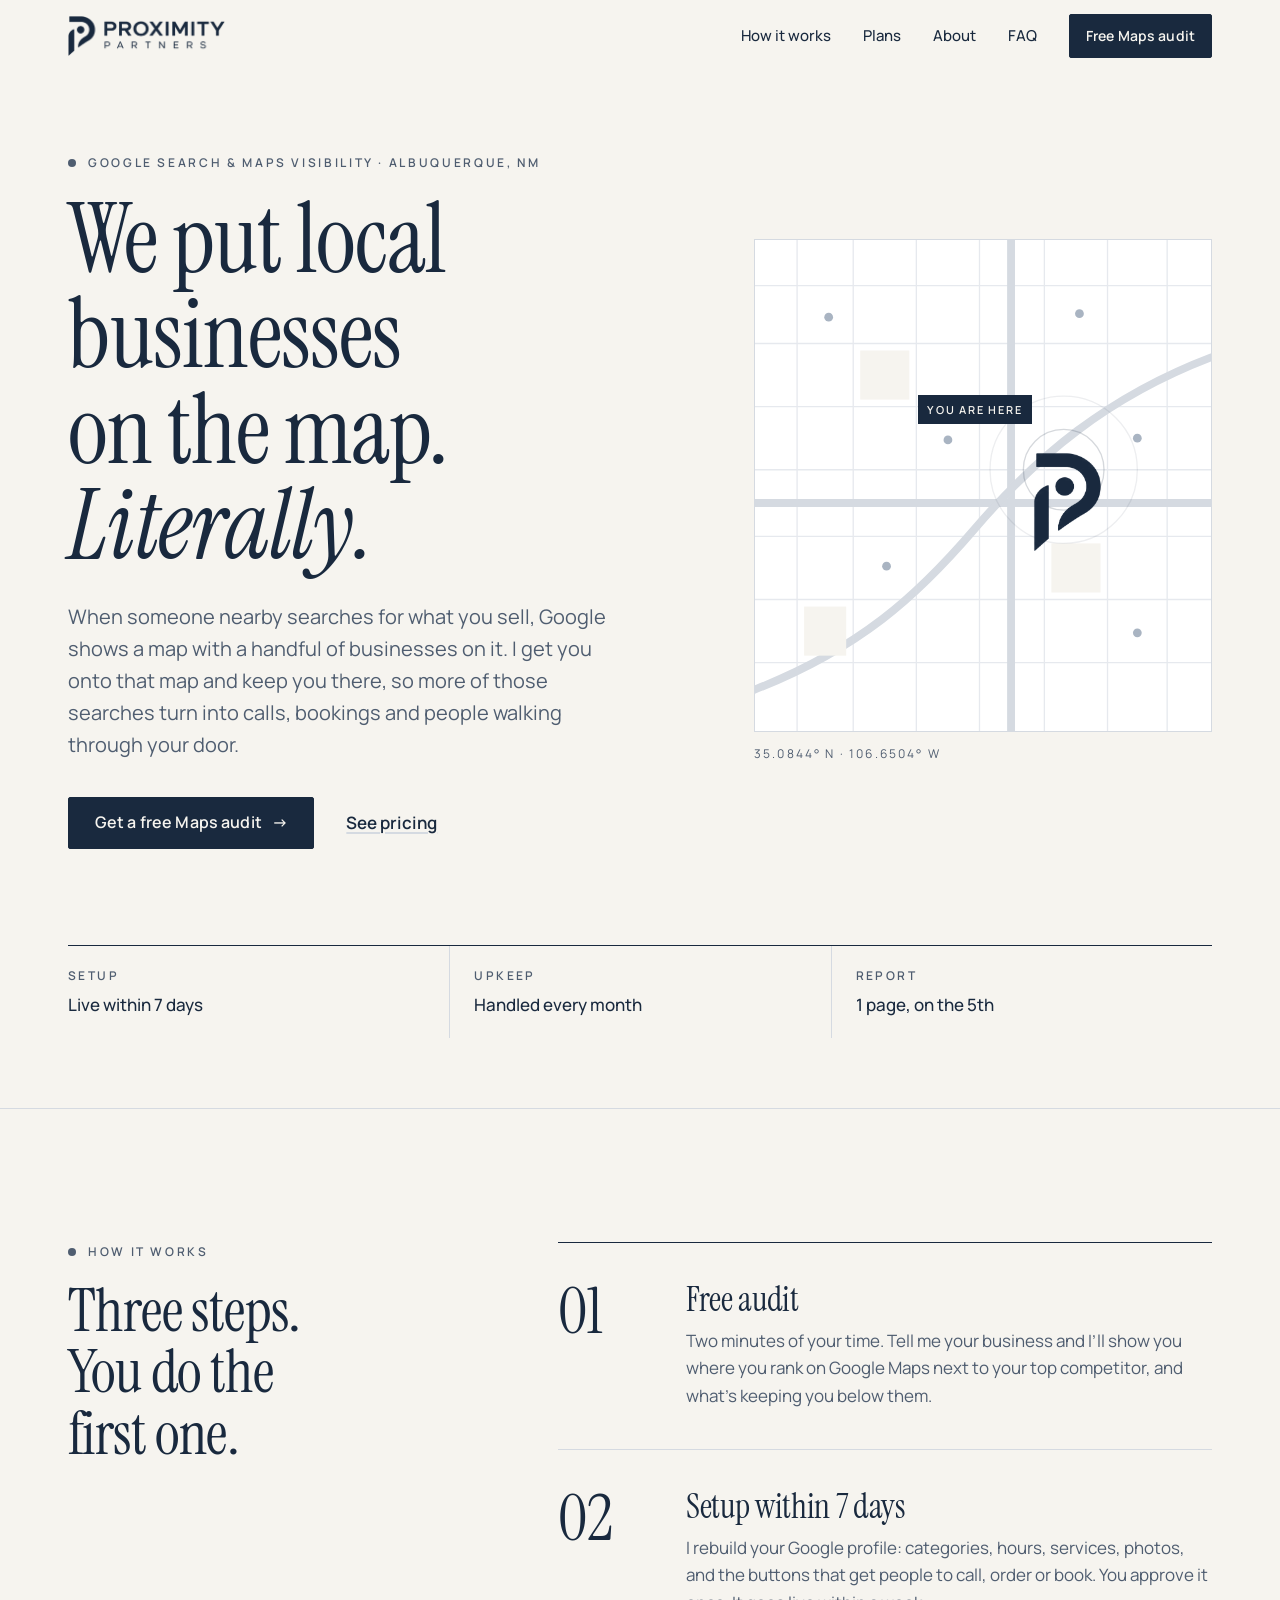
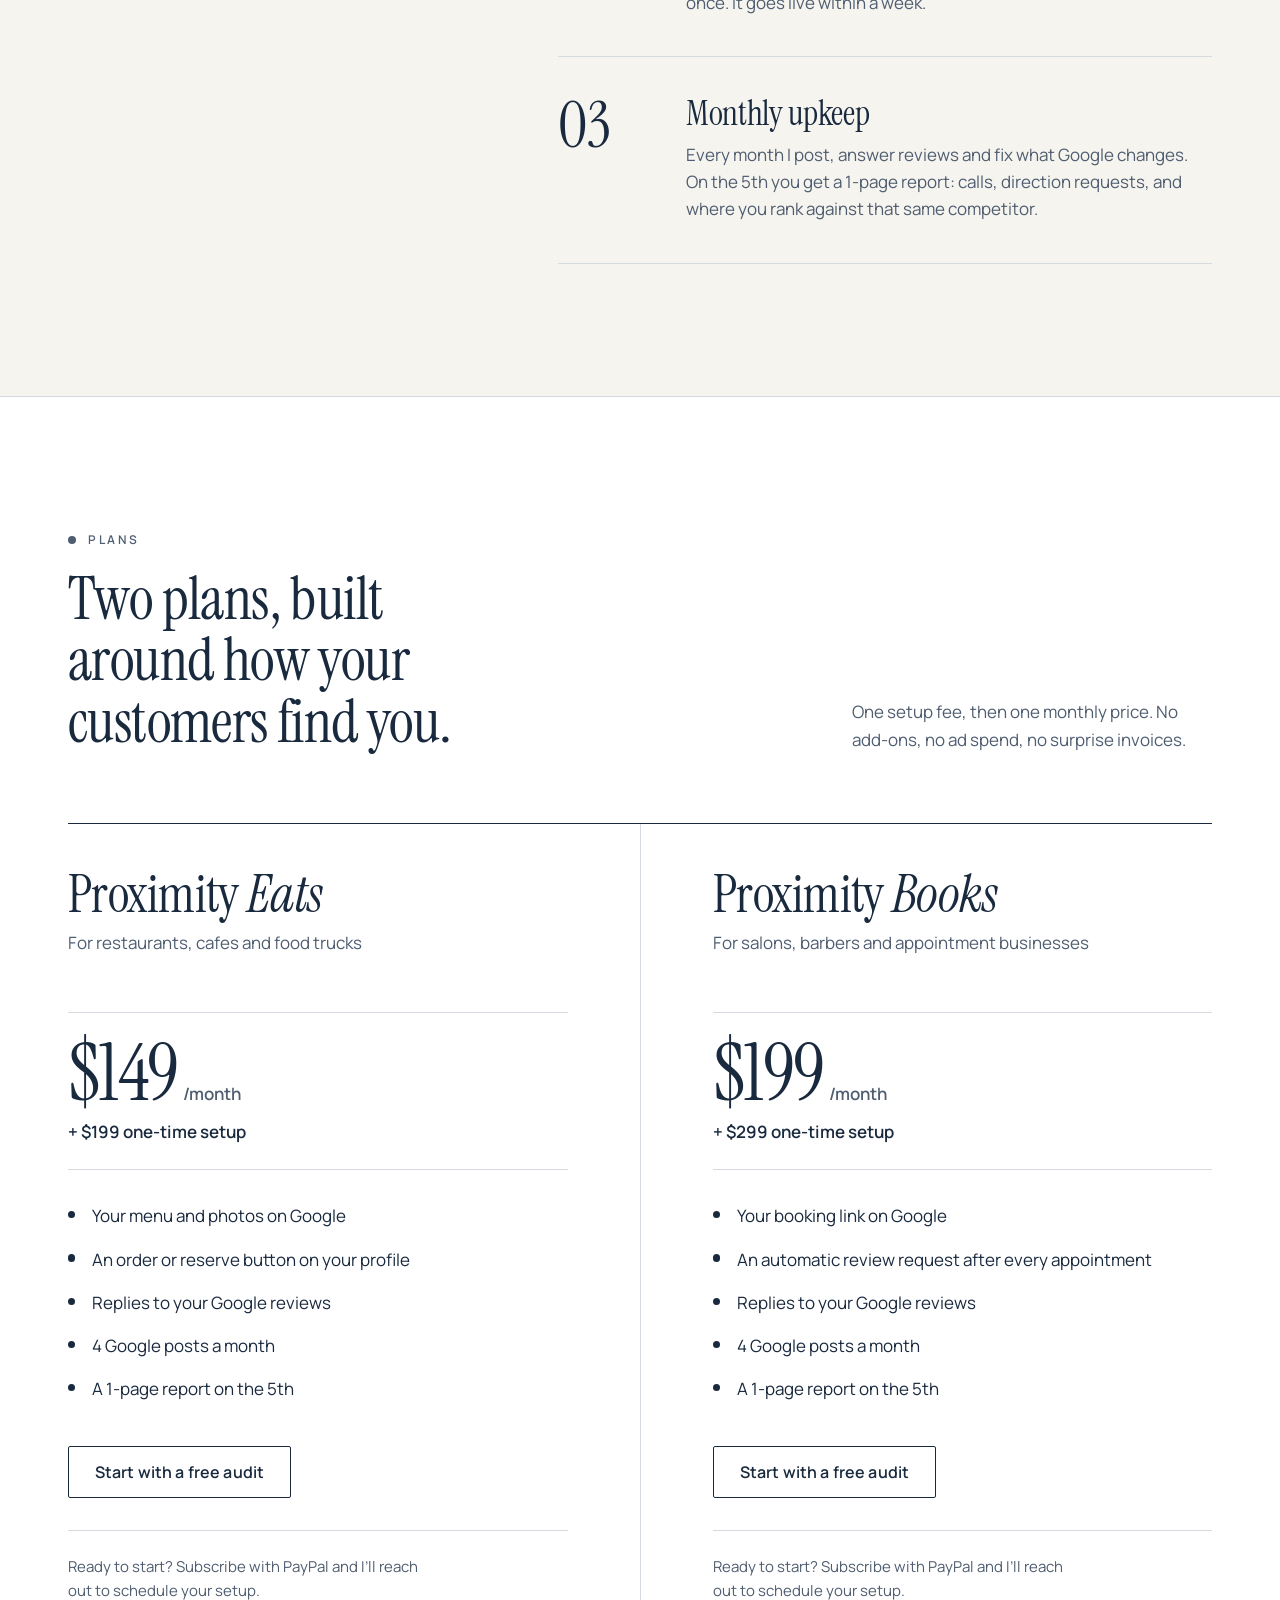
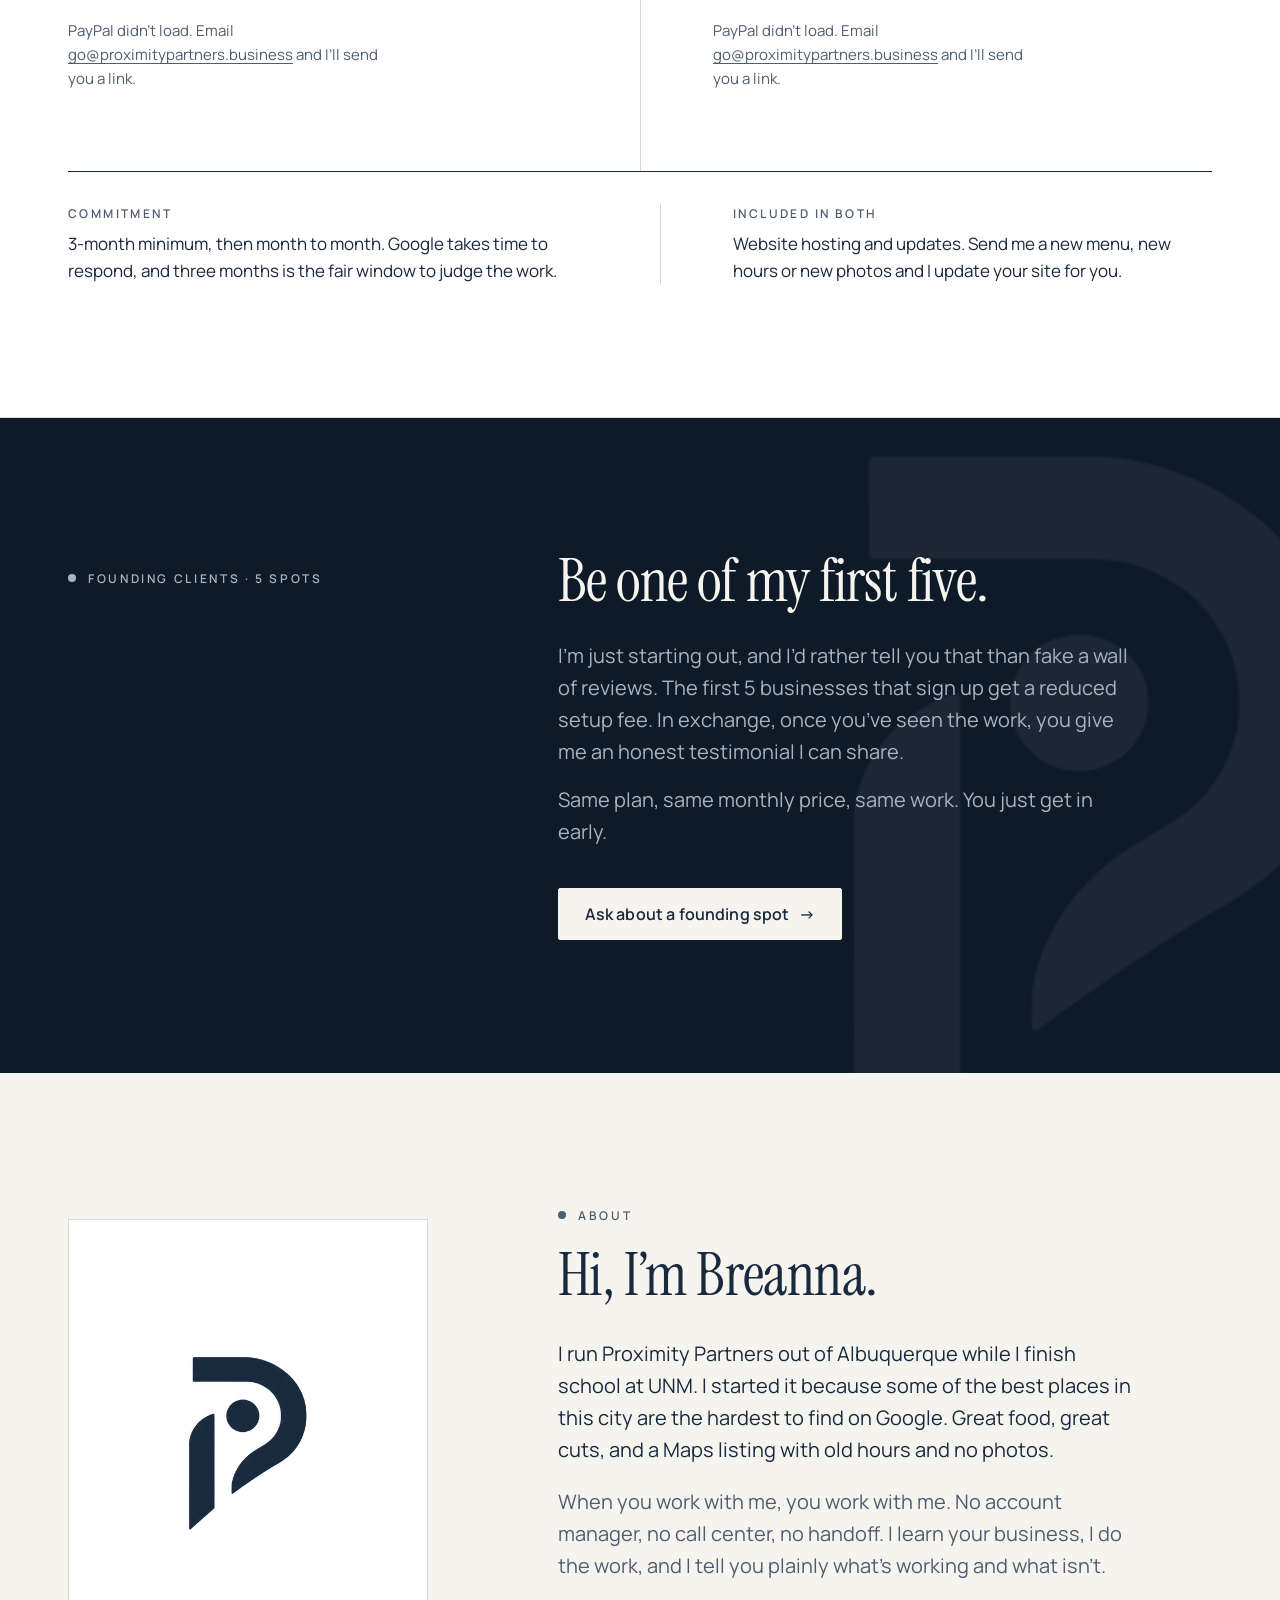
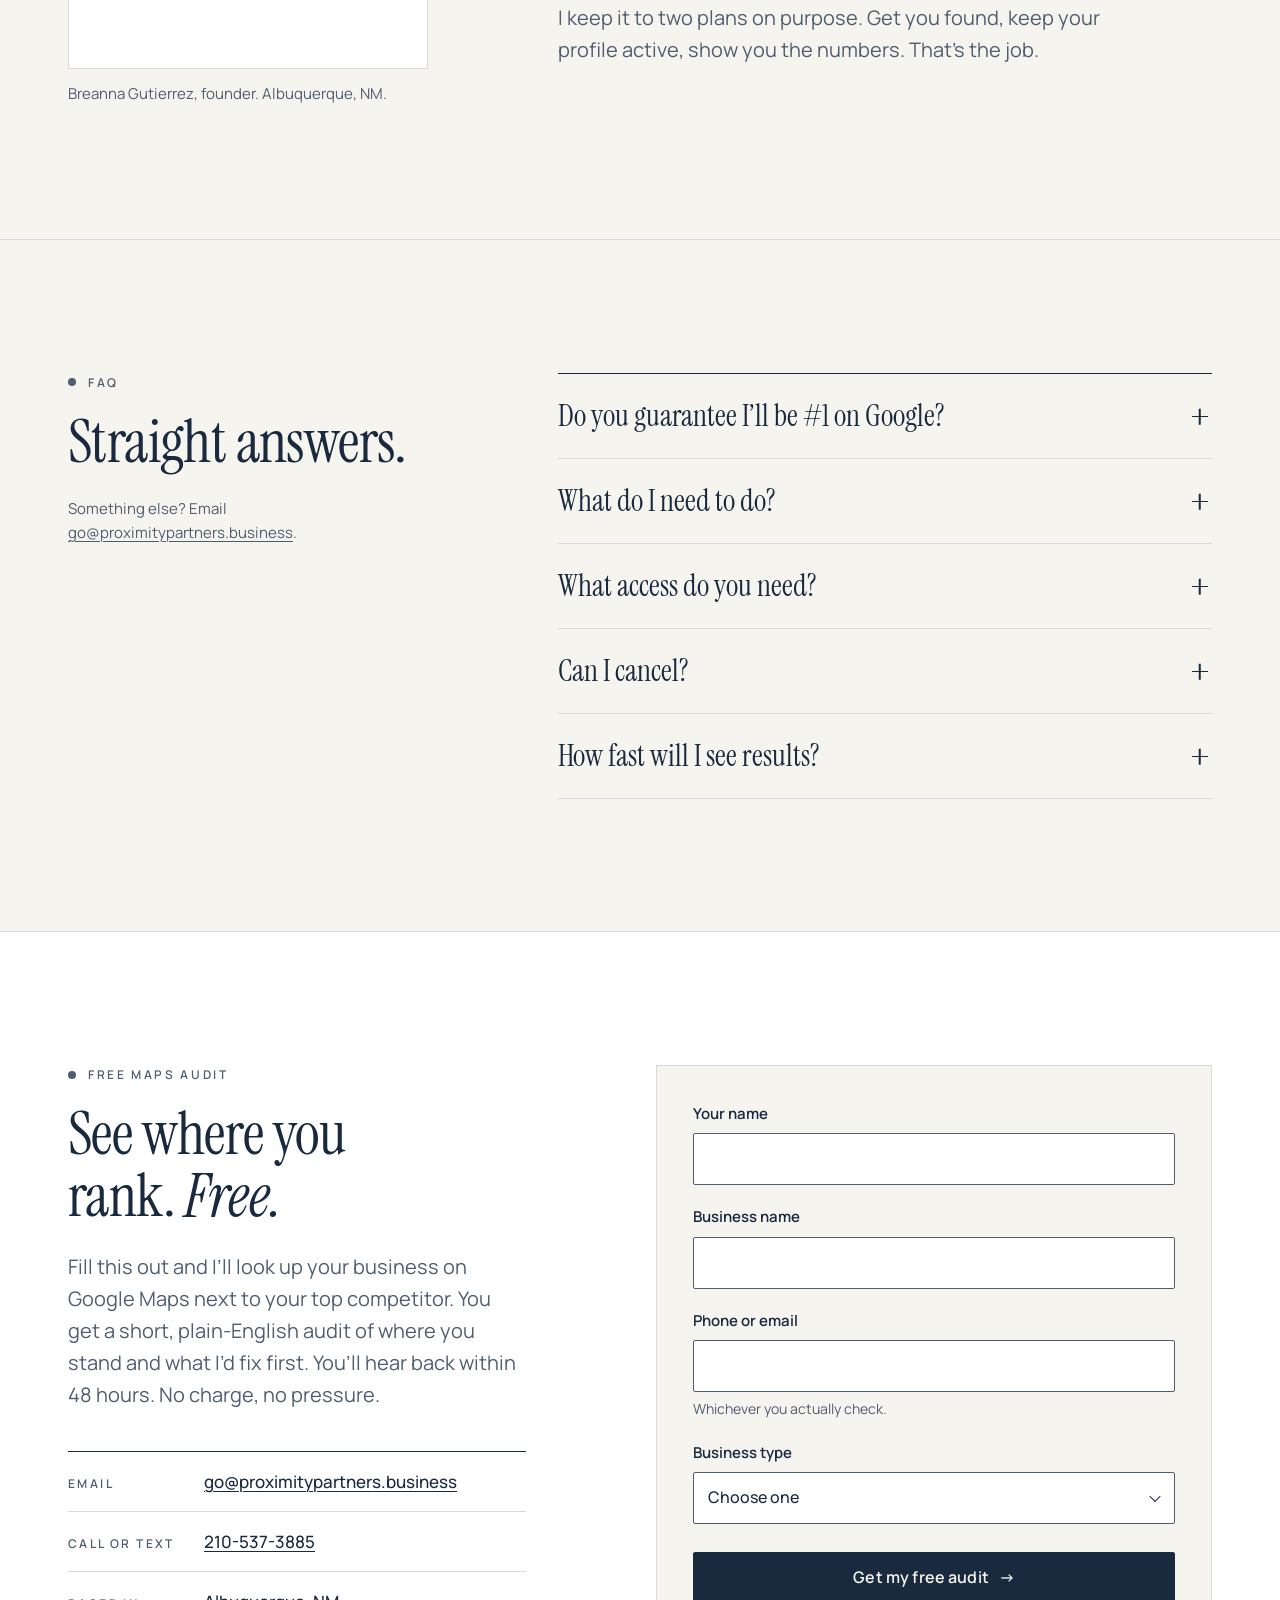
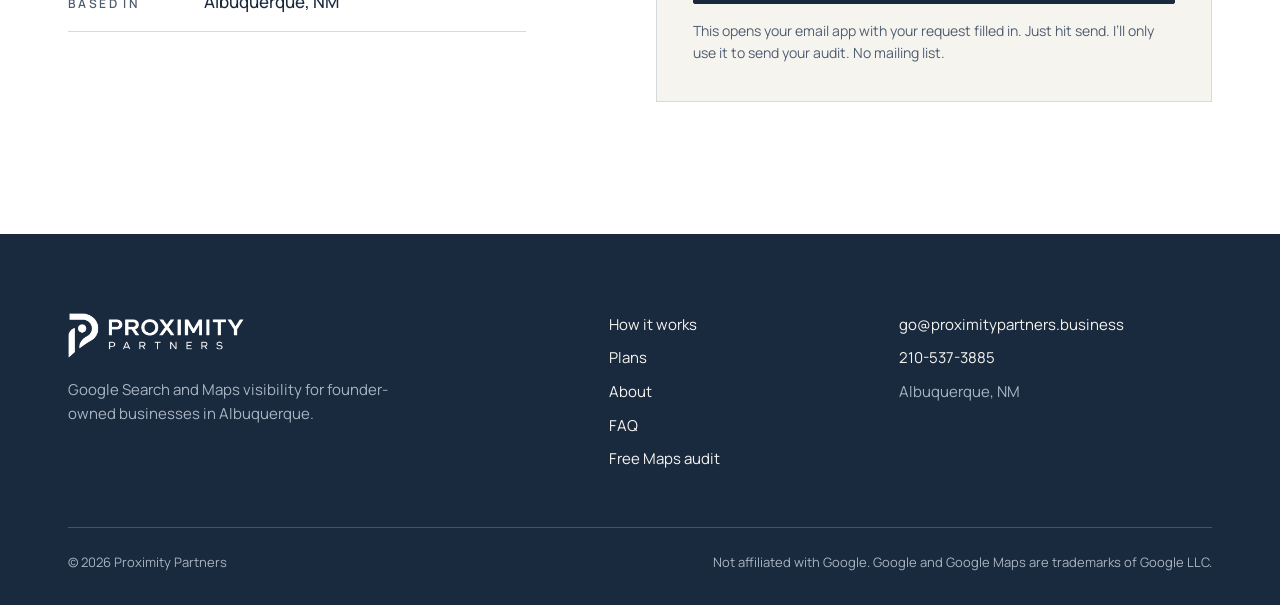
==== index.html @ 0c18ecb3 "Redesign site: editorial layout, plans, FAQ, audit form, PayPal subscriptions Co-Authored-By: Claude" ====
<!DOCTYPE html>
<html lang="en">
<head>
  <meta charset="UTF-8">
  <meta name="viewport" content="width=device-width, initial-scale=1">
  <title>Proximity Partners | Google Maps Visibility for Albuquerque Businesses</title>
  <meta name="description" content="More calls and walk-ins from Google Maps. Proximity Partners sets up and maintains Google profiles for Albuquerque restaurants, salons and barbers. One setup fee, one monthly plan. Free Maps audit.">
  <link rel="canonical" href="https://proximitypartners.business/">
  <meta name="theme-color" content="#19293E">
  <meta name="color-scheme" content="light">

  <!-- Open Graph / social -->
  <meta property="og:type" content="website">
  <meta property="og:site_name" content="Proximity Partners">
  <meta property="og:title" content="Proximity Partners | We put local businesses on the map">
  <meta property="og:description" content="Google Maps visibility for Albuquerque restaurants, salons and barbers. Setup in 7 days, monthly upkeep, a 1-page report on the 5th. Get a free Maps audit.">
  <meta property="og:url" content="https://proximitypartners.business/">
  <meta property="og:image" content="https://proximitypartners.business/og-image.png">
  <meta property="og:image:width" content="1200">
  <meta property="og:image:height" content="630">
  <meta property="og:image:alt" content="Proximity Partners logo over a street grid. Google Maps visibility, Albuquerque, NM.">
  <meta property="og:locale" content="en_US">
  <meta name="twitter:card" content="summary_large_image">
  <meta name="twitter:title" content="Proximity Partners | We put local businesses on the map">
  <meta name="twitter:description" content="Google Maps visibility for Albuquerque restaurants, salons and barbers. Get a free Maps audit.">
  <meta name="twitter:image" content="https://proximitypartners.business/og-image.png">

  <!-- Icons -->
  <link rel="icon" href="/favicon.ico" sizes="any">
  <link rel="icon" type="image/png" sizes="32x32" href="/favicon-32.png">
  <link rel="apple-touch-icon" href="/apple-touch-icon.png">
  <link rel="manifest" href="/site.webmanifest">

  <!-- Fonts -->
  <link rel="preconnect" href="https://www.paypal.com">
  <link rel="preconnect" href="https://fonts.googleapis.com">
  <link rel="preconnect" href="https://fonts.gstatic.com" crossorigin>
  <link rel="stylesheet" href="https://fonts.googleapis.com/css2?family=Instrument+Serif:ital@0;1&family=Manrope:wght@400;500;600;700&display=swap">

  <link rel="stylesheet" href="/styles.css">
  <script>document.documentElement.classList.add('js');</script>
  <script src="/main.js" defer></script>

  <script type="application/ld+json">
  {
    "@context": "https://schema.org",
    "@type": "ProfessionalService",
    "@id": "https://proximitypartners.business/#business",
    "name": "Proximity Partners",
    "description": "Google Search and Google Maps visibility for founder-owned local businesses in Albuquerque, NM. One-time setup plus a monthly plan.",
    "url": "https://proximitypartners.business/",
    "logo": "https://proximitypartners.business/assets/logo.png",
    "image": "https://proximitypartners.business/og-image.png",
    "email": "go@proximitypartners.business",
    "telephone": "+1-210-537-3885",
    "founder": { "@type": "Person", "name": "Breanna Gutierrez" },
    "address": {
      "@type": "PostalAddress",
      "addressLocality": "Albuquerque",
      "addressRegion": "NM",
      "addressCountry": "US"
    },
    "geo": { "@type": "GeoCoordinates", "latitude": 35.0844, "longitude": -106.6504 },
    "areaServed": { "@type": "City", "name": "Albuquerque" },
    "makesOffer": [
      {
        "@type": "Offer",
        "name": "Proximity Eats",
        "description": "Google profile setup and monthly upkeep for restaurants. $199 one-time setup plus $149 per month.",
        "priceSpecification": { "@type": "UnitPriceSpecification", "price": 149, "priceCurrency": "USD", "unitText": "MONTH" }
      },
      {
        "@type": "Offer",
        "name": "Proximity Books",
        "description": "Google profile setup and monthly upkeep for salons, barbers and appointment businesses. $299 one-time setup plus $199 per month.",
        "priceSpecification": { "@type": "UnitPriceSpecification", "price": 199, "priceCurrency": "USD", "unitText": "MONTH" }
      }
    ]
  }
  </script>
  <!-- PLACEHOLDER (schema): once they exist, add to the JSON-LD above:
       "sameAs": ["<your Google Business Profile URL>", "<Instagram/LinkedIn URL>"],
       "openingHours": "Mo-Fr 09:00-17:00"  (your real hours),
       and "streetAddress"/"postalCode" only if you want a public address. -->
</head>
<body>
  <a class="skip-link" href="#main">Skip to content</a>

  <header class="site-header">
    <div class="wrap header-inner">
      <a class="brand" href="/" aria-label="Proximity Partners, home">
        <img src="/assets/logo.png" alt="Proximity Partners" width="640" height="163">
      </a>
      <button class="nav-toggle" type="button" aria-expanded="false" aria-controls="site-nav">
        <span class="nav-toggle-label">Menu</span>
        <span class="nav-toggle-bars" aria-hidden="true"></span>
      </button>
      <nav id="site-nav" class="site-nav" aria-label="Main">
        <ul>
          <li><a href="#how">How it works</a></li>
          <li><a href="#plans">Plans</a></li>
          <li><a href="#about">About</a></li>
          <li><a href="#faq">FAQ</a></li>
        </ul>
        <a class="btn btn-small" href="#audit">Free Maps audit</a>
      </nav>
    </div>
  </header>

  <main id="main">

    <!-- HERO -->
    <section class="hero" aria-labelledby="hero-title">
      <div class="wrap hero-grid">
        <div class="hero-copy">
          <p class="eyebrow reveal">Google Search &amp; Maps visibility &middot; Albuquerque, NM</p>
          <h1 id="hero-title" class="reveal">We put local businesses on the map. <em>Literally.</em></h1>
          <p class="lede reveal">When someone nearby searches for what you sell, Google shows a map with a handful of businesses on it. I get you onto that map and keep you there, so more of those searches turn into calls, bookings and people walking through your door.</p>
          <div class="hero-actions reveal">
            <a class="btn" href="#audit">Get a free Maps audit <span class="btn-arrow" aria-hidden="true">&rarr;</span></a>
            <a class="link-quiet" href="#plans">See pricing</a>
          </div>
        </div>

        <figure class="hero-map reveal" aria-hidden="true">
          <svg class="map-svg" viewBox="0 0 520 560" focusable="false">
            <rect class="map-bg" x="0" y="0" width="520" height="560"/>
            <g class="map-minor">
              <path d="M0 52H520M0 118H520M0 190H520M0 262H520M0 338H520M0 410H520M0 482H520"/>
              <path d="M48 0V560M112 0V560M184 0V560M256 0V560M330 0V560M402 0V560M470 0V560"/>
            </g>
            <g class="map-major">
              <path d="M0 300H520"/>
              <path d="M292 0V560"/>
              <path d="M-20 520C120 470 190 400 250 330S400 170 560 120"/>
            </g>
            <g class="map-blocks">
              <rect x="120" y="126" width="56" height="56"/>
              <rect x="338" y="346" width="56" height="56"/>
              <rect x="56" y="418" width="48" height="56"/>
            </g>
            <g class="map-dots">
              <circle cx="84" cy="88" r="5"/>
              <circle cx="220" cy="228" r="5"/>
              <circle cx="436" cy="226" r="5"/>
              <circle cx="150" cy="372" r="5"/>
              <circle cx="436" cy="448" r="5"/>
              <circle cx="370" cy="84" r="5"/>
            </g>
            <circle class="map-ring" cx="352" cy="262" r="46"/>
            <circle class="map-ring map-ring-outer" cx="352" cy="262" r="84"/>
          </svg>
          <img class="map-pin" src="/assets/mark.png" alt="" width="219" height="318">
          <span class="map-tag">You are here</span>
          <figcaption class="map-caption">35.0844&deg; N &middot; 106.6504&deg; W</figcaption>
        </figure>
      </div>

      <div class="wrap">
        <ul class="hero-facts reveal" aria-label="At a glance">
          <li><span class="fact-k">Setup</span> Live within 7 days</li>
          <li><span class="fact-k">Upkeep</span> Handled every month</li>
          <li><span class="fact-k">Report</span> 1 page, on the 5th</li>
        </ul>
      </div>
    </section>

    <!-- HOW IT WORKS -->
    <section id="how" class="section how" aria-labelledby="how-title">
      <div class="wrap split">
        <div class="split-aside">
          <p class="eyebrow reveal">How it works</p>
          <h2 id="how-title" class="reveal">Three steps. You do the first one.</h2>
        </div>
        <ol class="steps">
          <li class="step reveal">
            <span class="step-num" aria-hidden="true">01</span>
            <div>
              <h3>Free audit</h3>
              <p>Two minutes of your time. Tell me your business and I&rsquo;ll show you where you rank on Google Maps next to your top competitor, and what&rsquo;s keeping you below them.</p>
            </div>
          </li>
          <li class="step reveal">
            <span class="step-num" aria-hidden="true">02</span>
            <div>
              <h3>Setup within 7 days</h3>
              <p>I rebuild your Google profile: categories, hours, services, photos, and the buttons that get people to call, order or book. You approve it once. It goes live within a week.</p>
            </div>
          </li>
          <li class="step reveal">
            <span class="step-num" aria-hidden="true">03</span>
            <div>
              <h3>Monthly upkeep</h3>
              <p>Every month I post, answer reviews and fix what Google changes. On the 5th you get a <span class="nowrap">1-page</span> report: calls, direction requests, and where you rank against that same competitor.</p>
            </div>
          </li>
        </ol>
      </div>
    </section>

    <!-- PLANS -->
    <section id="plans" class="section plans" aria-labelledby="plans-title">
      <div class="wrap">
        <div class="plans-head">
          <p class="eyebrow reveal">Plans</p>
          <h2 id="plans-title" class="reveal">Two plans, built around how your customers find you.</h2>
          <p class="plans-intro reveal">One setup fee, then one monthly price. No add-ons, no ad spend, no surprise invoices.</p>
        </div>

        <div class="plan-grid">
          <article class="plan reveal" aria-labelledby="plan-eats">
            <header class="plan-top">
              <h3 id="plan-eats">Proximity <em>Eats</em></h3>
              <p class="plan-for">For restaurants, cafes and food trucks</p>
            </header>
            <p class="plan-price">
              <span class="price-num">$149</span><span class="price-unit">/month</span>
            </p>
            <p class="plan-setup">+ $199 one-time setup</p>
            <ul class="dot-list">
              <li>Your menu and photos on Google</li>
              <li>An order or reserve button on your profile</li>
              <li>Replies to your Google reviews</li>
              <li>4 Google posts a month</li>
              <li>A <span class="nowrap">1-page</span> report on the 5th</li>
            </ul>
            <a class="btn btn-outline" href="#audit" data-plan="Restaurant / food">Start with a free audit</a>
            <div class="plan-pay">
              <p class="plan-pay-label">Ready to start? Subscribe with PayPal and I&rsquo;ll reach out to schedule your setup.</p>
              <div class="paypal-slot" id="paypal-eats" data-plan-id="P-5HC5247672656715SNLFPEEA" data-plan-name="Proximity Eats"></div>
              <noscript><p class="plan-pay-fallback">Turn on JavaScript to subscribe here, or email <a href="mailto:go@proximitypartners.business">go@proximitypartners.business</a>.</p></noscript>
            </div>
          </article>

          <article class="plan reveal" aria-labelledby="plan-books">
            <header class="plan-top">
              <h3 id="plan-books">Proximity <em>Books</em></h3>
              <p class="plan-for">For salons, barbers and appointment businesses</p>
            </header>
            <p class="plan-price">
              <span class="price-num">$199</span><span class="price-unit">/month</span>
            </p>
            <p class="plan-setup">+ $299 one-time setup</p>
            <ul class="dot-list">
              <li>Your booking link on Google</li>
              <li>An automatic review request after every appointment</li>
              <li>Replies to your Google reviews</li>
              <li>4 Google posts a month</li>
              <li>A <span class="nowrap">1-page</span> report on the 5th</li>
            </ul>
            <a class="btn btn-outline" href="#audit" data-plan="Salon / barber">Start with a free audit</a>
            <div class="plan-pay">
              <p class="plan-pay-label">Ready to start? Subscribe with PayPal and I&rsquo;ll reach out to schedule your setup.</p>
              <div class="paypal-slot" id="paypal-books" data-plan-id="P-1TG72168ER782032VNLFPDEA" data-plan-name="Proximity Books"></div>
              <noscript><p class="plan-pay-fallback">Turn on JavaScript to subscribe here, or email <a href="mailto:go@proximitypartners.business">go@proximitypartners.business</a>.</p></noscript>
            </div>
          </article>
        </div>

        <dl class="terms reveal">
          <div>
            <dt>Commitment</dt>
            <dd>3-month minimum, then month to month. Google takes time to respond, and three months is the fair window to judge the work.</dd>
          </div>
          <div>
            <dt>Included in both</dt>
            <dd>Website hosting and updates. Send me a new menu, new hours or new photos and I update your site for you.</dd>
          </div>
        </dl>
      </div>
    </section>

    <!-- FOUNDING CLIENTS -->
    <section class="founding" aria-labelledby="founding-title">
      <img class="founding-mark" src="/assets/mark-white.png" alt="" width="219" height="318" loading="lazy">
      <div class="wrap founding-grid">
        <p class="eyebrow eyebrow-light reveal">Founding clients &middot; 5 spots</p>
        <div class="founding-body">
          <h2 id="founding-title" class="reveal">Be one of my first five.</h2>
          <p class="reveal">I&rsquo;m just starting out, and I&rsquo;d rather tell you that than fake a wall of reviews. The first 5 businesses that sign up get a reduced setup fee. In exchange, once you&rsquo;ve seen the work, you give me an honest testimonial I can share.</p>
          <p class="reveal">Same plan, same monthly price, same work. You just get in early.</p>
          <a class="btn btn-light reveal" href="#audit" data-plan="founding">Ask about a founding spot <span class="btn-arrow" aria-hidden="true">&rarr;</span></a>
        </div>
      </div>
    </section>

    <!-- ABOUT -->
    <section id="about" class="section about" aria-labelledby="about-title">
      <div class="wrap about-grid">
        <figure class="about-figure reveal">
          <!-- PLACEHOLDER (photo): replace this block with a real photo of you, e.g.
               <img src="/assets/breanna.jpg" alt="Breanna Gutierrez, founder of Proximity Partners" width="800" height="1000" loading="lazy">
               Portrait orientation (4:5) works best. Until then the logo mark shows here. -->
          <div class="about-photo-fallback">
            <img src="/assets/mark.png" alt="" width="219" height="318" loading="lazy">
          </div>
          <figcaption>Breanna Gutierrez, founder. Albuquerque, NM.</figcaption>
        </figure>

        <div class="about-copy">
          <p class="eyebrow reveal">About</p>
          <h2 id="about-title" class="reveal">Hi, I&rsquo;m Breanna.</h2>
          <div class="prose">
            <p class="reveal">I run Proximity Partners out of Albuquerque while I finish school at UNM. I started it because some of the best places in this city are the hardest to find on Google. Great food, great cuts, and a Maps listing with old hours and no photos.</p>
            <p class="reveal">When you work with me, you work with me. No account manager, no call center, no handoff. I learn your business, I do the work, and I tell you plainly what&rsquo;s working and what isn&rsquo;t.</p>
            <p class="reveal">I keep it to two plans on purpose. Get you found, keep your profile active, show you the numbers. That&rsquo;s the job.</p>
          </div>
        </div>
      </div>
    </section>

    <!-- FAQ -->
    <section id="faq" class="section faq" aria-labelledby="faq-title">
      <div class="wrap split">
        <div class="split-aside split-sticky">
          <p class="eyebrow reveal">FAQ</p>
          <h2 id="faq-title" class="reveal">Straight answers.</h2>
          <p class="faq-more reveal">Something else? Email <a href="mailto:go@proximitypartners.business">go@proximitypartners.business</a>.</p>
        </div>
        <div class="faq-list">
          <details class="reveal">
            <summary>Do you guarantee I&rsquo;ll be #1 on Google?</summary>
            <div class="answer">
              <p>No. Nobody honestly can. Google ranks local results on relevance, distance and reputation, and distance changes with every person searching. A business three blocks away will often outrank you for someone standing next to it.</p>
              <p>What I can promise is the work: a complete, active, well-reviewed profile, and a monthly report that shows exactly where you stand. Anyone who guarantees #1 is guessing.</p>
            </div>
          </details>
          <details class="reveal">
            <summary>What do I need to do?</summary>
            <div class="answer">
              <p>Very little. One short call at the start, a few photos if you have them, and a yes when I send you the setup to approve. After that, keep running your business. I handle the upkeep.</p>
            </div>
          </details>
          <details class="reveal">
            <summary>What access do you need?</summary>
            <div class="answer">
              <p>Manager access to your Google Business Profile, which you grant from your own Google account. You stay the owner. If you don&rsquo;t have a profile yet, I&rsquo;ll help you create and verify one in your name.</p>
              <p>On Proximity Books, I&rsquo;ll also connect to your booking tool so review requests go out after each appointment. We&rsquo;ll sort out the details on the setup call.</p>
            </div>
          </details>
          <details class="reveal">
            <summary>Can I cancel?</summary>
            <div class="answer">
              <!-- PLACEHOLDER (policy): add your cancellation notice period here, e.g. "Just tell me before your next billing date." -->
              <p>Yes. Both plans have a 3-month minimum, then go month to month and you can cancel any time. Your Google profile, photos and reviews are yours and stay yours.</p>
            </div>
          </details>
          <details class="reveal">
            <summary>How fast will I see results?</summary>
            <div class="answer">
              <p>Profile fixes show up on Google within days. Ranking changes take longer, usually weeks to a few months, depending on your category and how crowded your area is. That&rsquo;s why there&rsquo;s a 3-month minimum, and why you get a report every month so you can watch it move.</p>
            </div>
          </details>
        </div>
      </div>
    </section>

    <!-- CONTACT / AUDIT -->
    <section id="audit" class="section contact" aria-labelledby="audit-title">
      <div class="wrap contact-grid">
        <div class="contact-copy">
          <p class="eyebrow reveal">Free Maps audit</p>
          <h2 id="audit-title" class="reveal">See where you rank. <em>Free.</em></h2>
          <p class="reveal">Fill this out and I&rsquo;ll look up your business on Google Maps next to your top competitor. You get a short, plain-English audit of where you stand and what I&rsquo;d fix first. You&rsquo;ll hear back within 48 hours. No charge, no pressure.</p>

          <ul class="contact-direct reveal">
            <li>
              <span class="fact-k">Email</span>
              <a href="mailto:go@proximitypartners.business">go@proximitypartners.business</a>
            </li>
            <li>
              <span class="fact-k">Call or text</span>
              <a href="tel:+12105373885">210-537-3885</a>
            </li>
            <li>
              <span class="fact-k">Based in</span>
              Albuquerque, NM
            </li>
            <!-- PLACEHOLDER (hours): add your contact hours as another <li> if you want to show them. -->
          </ul>
        </div>

        <!-- PLACEHOLDER (form backend): the site is hosted on GitHub Pages, which can't receive form posts.
             For now, main.js turns a submission into a pre-filled email to go@proximitypartners.business
             in the visitor's own email app. Swap in a real form service (or move hosting to Netlify and
             restore Netlify Forms) when you're ready. -->
        <form class="audit-form reveal" name="audit" method="POST" action="mailto:go@proximitypartners.business?subject=Free%20Maps%20audit%20request" enctype="text/plain" data-mailto="go@proximitypartners.business">

          <div class="field">
            <label for="f-name">Your name</label>
            <input id="f-name" name="name" type="text" autocomplete="name" required>
          </div>
          <div class="field">
            <label for="f-business">Business name</label>
            <input id="f-business" name="business" type="text" autocomplete="organization" required>
          </div>
          <div class="field">
            <label for="f-contact">Phone or email</label>
            <input id="f-contact" name="contact" type="text" autocomplete="email" inputmode="email" required aria-describedby="f-contact-hint">
            <p class="hint" id="f-contact-hint">Whichever you actually check.</p>
          </div>
          <div class="field">
            <label for="f-type">Business type</label>
            <div class="select-wrap">
              <select id="f-type" name="business_type" required>
                <option value="" disabled selected>Choose one</option>
                <option>Restaurant / food</option>
                <option>Salon / barber</option>
                <option>Other appointment business</option>
                <option>Something else</option>
              </select>
            </div>
          </div>
          <button class="btn btn-block" type="submit">Get my free audit <span class="btn-arrow" aria-hidden="true">&rarr;</span></button>
          <p class="form-note">This opens your email app with your request filled in. Just hit send. I&rsquo;ll only use it to send your audit. No mailing list.</p>
          <p class="form-status" role="status" aria-live="polite" hidden></p>
        </form>
      </div>
    </section>
  </main>

  <footer class="site-footer">
    <div class="wrap footer-grid">
      <div class="footer-brand">
        <img src="/assets/logo-white.png" alt="Proximity Partners" width="640" height="163" loading="lazy">
        <p>Google Search and Maps visibility for founder-owned businesses in Albuquerque.</p>
      </div>
      <nav class="footer-nav" aria-label="Footer">
        <ul>
          <li><a href="#how">How it works</a></li>
          <li><a href="#plans">Plans</a></li>
          <li><a href="#about">About</a></li>
          <li><a href="#faq">FAQ</a></li>
          <li><a href="#audit">Free Maps audit</a></li>
        </ul>
      </nav>
      <address class="footer-contact">
        <a href="mailto:go@proximitypartners.business">go@proximitypartners.business</a>
        <a href="tel:+12105373885">210-537-3885</a>
        <span>Albuquerque, NM</span>
      </address>
    </div>
    <div class="wrap footer-base">
      <p>&copy; 2026 Proximity Partners</p>
      <p>Not affiliated with Google. Google and Google Maps are trademarks of Google LLC.</p>
    </div>
  </footer>
</body>
</html>
---- styles.css ----
/* Proximity Partners
   Palette is the logo navy (#19293E), tints of it, and warm neutrals. Nothing else. */

:root {
  /* Brand */
  --navy: #19293E;        /* sampled from logo.png */
  --navy-deep: #0F1A28;   /* darker shade for bands and footer */
  --slate: #4F5D70;       /* secondary text, 6.1:1 on paper */
  --mist: #A9B4C2;        /* muted text on navy, 7.0:1 */
  --rule: #D5DAE1;        /* hairlines and map strokes (decorative) */
  --rule-soft: #E6E9EE;

  /* Neutrals */
  --paper: #F6F4EF;
  --white: #FFFFFF;

  /* Type */
  --font-display: "Instrument Serif", Georgia, "Times New Roman", serif;
  --font-body: "Manrope", system-ui, -apple-system, "Segoe UI", Roboto, sans-serif;

  --fs-hero: clamp(2.9rem, 1.75rem + 5.4vw, 6.25rem);
  --fs-h2: clamp(2.25rem, 1.6rem + 2.8vw, 3.75rem);
  --fs-h3: clamp(1.6rem, 1.35rem + 1vw, 2.125rem);
  --fs-lede: clamp(1.0625rem, 1rem + 0.35vw, 1.25rem);
  --fs-body: 1.0625rem;
  --fs-small: 0.9375rem;
  --fs-label: 0.75rem;

  /* Layout */
  --gutter: 1rem;
  --max: 77.5rem;
  --section: clamp(5rem, 3.5rem + 6vw, 9rem);
  --ease: cubic-bezier(0.2, 0.7, 0.2, 1);
}

@media (min-width: 48em) { :root { --gutter: 2rem; } }
@media (min-width: 80em) { :root { --gutter: 3rem; } }

/* ---------- Base ---------- */

*, *::before, *::after { box-sizing: border-box; }

html {
  -webkit-text-size-adjust: 100%;
  scroll-behavior: smooth;
  scroll-padding-top: 5.5rem;
}

body {
  margin: 0;
  background: var(--paper);
  color: var(--navy);
  font-family: var(--font-body);
  font-size: var(--fs-body);
  line-height: 1.6;
  -webkit-font-smoothing: antialiased;
  text-rendering: optimizeLegibility;
  overflow-x: hidden;
}

img, svg { display: block; max-width: 100%; height: auto; }

h1, h2, h3 {
  margin: 0;
  font-family: var(--font-display);
  font-weight: 400;
  line-height: 1.02;
  letter-spacing: -0.01em;
  text-wrap: balance;
}

h1 em, h2 em, h3 em { font-style: italic; }

p { margin: 0; }

a { color: inherit; text-underline-offset: 0.2em; text-decoration-thickness: 1px; }

ul, ol { margin: 0; padding: 0; list-style: none; }

:focus-visible {
  outline: 2px solid var(--navy);
  outline-offset: 3px;
  border-radius: 2px;
}

.wrap {
  width: 100%;
  max-width: var(--max);
  margin-inline: auto;
  padding-inline: var(--gutter);
}

.visually-hidden {
  position: absolute !important;
  width: 1px; height: 1px;
  overflow: hidden;
  clip: rect(0 0 0 0);
  clip-path: inset(50%);
  white-space: nowrap;
}

.skip-link {
  position: absolute;
  left: var(--gutter);
  top: -4rem;
  z-index: 100;
  padding: 0.75rem 1rem;
  background: var(--navy);
  color: var(--paper);
  font-weight: 600;
  text-decoration: none;
}
.skip-link:focus { top: 0.75rem; }

.eyebrow {
  display: flex;
  align-items: center;
  gap: 0.75rem;
  margin-bottom: 1.25rem;
  font-size: var(--fs-label);
  font-weight: 600;
  letter-spacing: 0.22em;
  text-transform: uppercase;
  color: var(--slate);
}
/* the counter dot from the P mark */
.eyebrow::before {
  content: "";
  flex: none;
  width: 0.5rem;
  height: 0.5rem;
  border-radius: 50%;
  background: currentColor;
}
.eyebrow-light { color: var(--mist); }

/* ---------- Buttons & links ---------- */

.btn {
  display: inline-flex;
  align-items: center;
  justify-content: center;
  gap: 0.6rem;
  min-height: 3.25rem;
  padding: 0.85rem 1.6rem;
  border: 1px solid var(--navy);
  border-radius: 2px;
  background: var(--navy);
  color: var(--paper);
  font: 600 1rem/1.2 var(--font-body);
  letter-spacing: 0.01em;
  text-decoration: none;
  cursor: pointer;
  transition: background-color 0.2s var(--ease), color 0.2s var(--ease), border-color 0.2s var(--ease);
}
.btn:hover { background: var(--navy-deep); border-color: var(--navy-deep); }
.btn-arrow { transition: transform 0.25s var(--ease); }
.btn:hover .btn-arrow { transform: translateX(3px); }

.btn-small { min-height: 2.75rem; padding: 0.5rem 1rem; font-size: 0.875rem; }

.btn-outline { background: transparent; color: var(--navy); }
.btn-outline:hover { background: var(--navy); color: var(--paper); border-color: var(--navy); }

.btn-light { background: var(--paper); color: var(--navy); border-color: var(--paper); }
.btn-light:hover { background: var(--white); border-color: var(--white); }
.btn-light:focus-visible { outline-color: var(--paper); }

.btn-block { width: 100%; }

.link-quiet {
  display: inline-flex;
  align-items: center;
  min-height: 3.25rem;
  font-weight: 600;
  text-decoration: underline;
  text-decoration-color: var(--rule);
  text-decoration-thickness: 2px;
  transition: text-decoration-color 0.2s var(--ease);
}
.link-quiet:hover { text-decoration-color: var(--navy); }

/* ---------- Header ---------- */

.site-header {
  position: sticky;
  top: 0;
  z-index: 50;
  background: var(--paper);
  border-bottom: 1px solid transparent;
  transition: border-color 0.2s var(--ease);
}
.site-header.is-scrolled { border-bottom-color: var(--rule); }

.header-inner {
  display: flex;
  align-items: center;
  justify-content: space-between;
  gap: 1rem;
  min-height: 4.5rem;
}

.brand { display: block; flex: none; }
.brand img { width: auto; height: 2.25rem; }

.nav-toggle {
  display: inline-flex;
  align-items: center;
  gap: 0.6rem;
  min-height: 2.75rem;
  padding: 0 0.25rem;
  border: 0;
  background: none;
  color: var(--navy);
  font: 600 0.875rem/1 var(--font-body);
  letter-spacing: 0.08em;
  text-transform: uppercase;
  cursor: pointer;
}
.nav-toggle-bars,
.nav-toggle-bars::before {
  display: block;
  width: 1.25rem;
  height: 2px;
  background: currentColor;
  transition: transform 0.25s var(--ease);
}
.nav-toggle-bars { position: relative; transform: translateY(-3px); }
.nav-toggle-bars::before { content: ""; position: absolute; top: 6px; }
.nav-toggle[aria-expanded="true"] .nav-toggle-bars { transform: translateY(0) rotate(45deg); }
.nav-toggle[aria-expanded="true"] .nav-toggle-bars::before { transform: translateY(-6px) rotate(-90deg); }

.site-nav ul { display: flex; flex-direction: column; }
.site-nav a:not(.btn) {
  display: block;
  padding: 0.85rem 0;
  font-weight: 500;
  text-decoration: none;
  border-bottom: 1px solid var(--rule);
}

/* Mobile: collapsible panel. Without JS, nav is simply shown. */
.js .site-nav {
  position: absolute;
  top: 100%;
  left: 0;
  right: 0;
  padding: 0.5rem var(--gutter) 1.5rem;
  background: var(--paper);
  border-bottom: 1px solid var(--rule);
}
.js .site-nav:not(.is-open) { display: none; }
.site-nav .btn { margin-top: 1.25rem; width: 100%; }

html:not(.js) .nav-toggle { display: none; }
html:not(.js) .header-inner { flex-wrap: wrap; }
html:not(.js) .site-nav { width: 100%; padding-bottom: 1rem; }

@media (min-width: 60em) {
  .brand img { height: 2.5rem; }
  .nav-toggle { display: none; }
  .js .site-nav,
  .js .site-nav:not(.is-open),
  html:not(.js) .site-nav {
    position: static;
    display: flex;
    align-items: center;
    gap: 2rem;
    width: auto;
    padding: 0;
    border: 0;
    background: none;
  }
  .site-nav ul { flex-direction: row; gap: 2rem; }
  .site-nav a:not(.btn) {
    padding: 0.5rem 0;
    border: 0;
    font-size: 0.9375rem;
    text-decoration: underline;
    text-decoration-color: transparent;
    text-decoration-thickness: 1px;
    transition: text-decoration-color 0.2s var(--ease);
  }
  .site-nav a:not(.btn):hover { text-decoration-color: currentColor; }
  .site-nav .btn { margin: 0; width: auto; }
}

/* ---------- Hero ---------- */

.hero { padding: clamp(2.5rem, 1rem + 5vw, 5.5rem) 0 0; }

.hero-grid {
  display: grid;
  gap: 3rem;
  align-items: center;
}

.hero h1 {
  font-size: var(--fs-hero);
  line-height: 0.98;
  margin-bottom: 1.75rem;
  max-width: 11ch;
}

.lede {
  max-width: 34rem;
  font-size: var(--fs-lede);
  line-height: 1.6;
  color: var(--slate);
}

.hero-actions {
  display: flex;
  flex-wrap: wrap;
  align-items: center;
  gap: 0.5rem 2rem;
  margin-top: 2.25rem;
}

.hero-map {
  position: relative;
  margin: 0;
  max-width: 26rem;
}
.map-svg { width: 100%; border: 1px solid var(--rule); }
.map-bg { fill: var(--white); }
.map-minor path { stroke: var(--rule-soft); stroke-width: 1.5; fill: none; }
.map-major path { stroke: var(--rule); stroke-width: 9; fill: none; stroke-linecap: round; }
.map-blocks rect { fill: var(--paper); }
.map-dots circle { fill: var(--mist); }
.map-ring { fill: none; stroke: var(--navy); stroke-opacity: 0.18; stroke-width: 1.5; }
.map-ring-outer { stroke-opacity: 0.08; }

.map-pin {
  position: absolute;
  /* mark's counter dot sits over ring center: (352, 262) in a 520x560 box */
  left: calc(352 / 520 * 100%);
  top: calc(262 / 560 * 100%);
  width: 15%;
  height: auto;
  transform: translate(-45%, -32%); /* counter dot of the mark over the ring center */
}

.map-tag {
  position: absolute;
  right: calc((1 - 352 / 520) * 100% + 7%);
  top: calc(262 / 560 * 100% - 17%);
  padding: 0.35rem 0.6rem;
  background: var(--navy);
  color: var(--paper);
  font-size: 0.6875rem;
  font-weight: 600;
  letter-spacing: 0.16em;
  text-transform: uppercase;
  white-space: nowrap;
}

.map-caption {
  margin-top: 0.75rem;
  font-size: var(--fs-label);
  letter-spacing: 0.18em;
  text-transform: uppercase;
  color: var(--slate);
}

.hero-facts {
  display: grid;
  margin-top: clamp(3.5rem, 2rem + 5vw, 6rem);
  border-top: 1px solid var(--navy);
}
.hero-facts li {
  display: flex;
  align-items: baseline;
  gap: 1rem;
  padding: 1rem 0;
  border-bottom: 1px solid var(--rule);
  font-weight: 500;
}

.fact-k {
  display: inline-block;
  min-width: 5.5rem;
  font-size: var(--fs-label);
  font-weight: 600;
  letter-spacing: 0.2em;
  text-transform: uppercase;
  color: var(--slate);
}

@media (min-width: 48em) {
  .hero-facts { grid-template-columns: repeat(3, 1fr); }
  .hero-facts li { flex-direction: column; gap: 0.35rem; padding: 1.25rem 1.5rem 1.25rem 0; border-bottom: 0; }
  .hero-facts li + li { padding-left: 1.5rem; border-left: 1px solid var(--rule); }
}

@media (min-width: 60em) {
  .hero-grid { grid-template-columns: repeat(12, 1fr); gap: 2rem; }
  .hero-copy { grid-column: 1 / span 7; }
  .hero-map { grid-column: 8 / span 5; justify-self: end; width: 100%; max-width: 30rem; }
}

/* ---------- Sections ---------- */

.section { padding: var(--section) 0; }

h2 { font-size: var(--fs-h2); }

.split { display: grid; gap: 2.5rem; }

@media (min-width: 60em) {
  .split { grid-template-columns: repeat(12, 1fr); gap: 2rem; }
  .split-aside { grid-column: 1 / span 4; }
  .split > :last-child { grid-column: 6 / span 7; }
  .split-sticky { position: sticky; top: 7rem; align-self: start; }
}

/* ---------- How it works ---------- */

.how { border-top: 1px solid var(--rule); margin-top: clamp(3rem, 2rem + 3vw, 5rem); }
.how h2 { max-width: 10ch; }

.steps { counter-reset: step; }
.step {
  display: grid;
  grid-template-columns: 4.25rem 1fr;
  gap: 1rem;
  padding: 2rem 0;
  border-top: 1px solid var(--rule);
}
.step:first-child { border-top-color: var(--navy); }
.step:last-child { border-bottom: 1px solid var(--rule); }
.step-num {
  font-family: var(--font-display);
  font-size: 2.75rem;
  line-height: 0.9;
  color: var(--navy);
}
.step h3 { font-size: var(--fs-h3); margin-bottom: 0.6rem; }
.step p { color: var(--slate); max-width: 34rem; }

@media (min-width: 48em) {
  .step { grid-template-columns: 7rem 1fr; padding: 2.5rem 0; }
  .step-num { font-size: 4rem; }
}

/* ---------- Plans ---------- */

.plans { background: var(--white); border-top: 1px solid var(--rule); border-bottom: 1px solid var(--rule); }

.plans-head { display: grid; gap: 0; margin-bottom: clamp(2.5rem, 2rem + 3vw, 4.5rem); }
.plans-head h2 { max-width: 16ch; }
.plans-intro { margin-top: 1.25rem; max-width: 26rem; color: var(--slate); }

@media (min-width: 60em) {
  .plans-head { grid-template-columns: repeat(12, 1fr); column-gap: 2rem; align-items: end; }
  .plans-head .eyebrow { grid-column: 1 / -1; }
  .plans-head h2 { grid-column: 1 / span 8; }
  .plans-intro { grid-column: 9 / span 4; margin-top: 0; }
}

.plan-grid {
  display: grid;
  border-top: 1px solid var(--navy);
}

.plan {
  display: flex;
  flex-direction: column;
  padding: 2.25rem 0 2.75rem;
}
.plan + .plan { border-top: 1px solid var(--rule); }

.plan-top { margin-bottom: 1.75rem; }
.plan h3 { font-size: clamp(2.25rem, 1.8rem + 2vw, 3.25rem); }
.plan-for { margin-top: 0.5rem; color: var(--slate); }

.plan-price {
  display: flex;
  align-items: baseline;
  gap: 0.35rem;
  padding-top: 1.5rem;
  border-top: 1px solid var(--rule);
}
.price-num {
  font-family: var(--font-display);
  font-size: clamp(3.5rem, 2.8rem + 3vw, 5rem);
  line-height: 0.9;
  letter-spacing: -0.02em;
}
.price-unit { font-weight: 600; color: var(--slate); }
.plan-setup {
  margin-top: 0.6rem;
  padding-bottom: 1.5rem;
  border-bottom: 1px solid var(--rule);
  font-weight: 600;
}

.dot-list { margin: 1.5rem 0 2.25rem; }
.dot-list li {
  position: relative;
  padding: 0.5rem 0 0.5rem 1.5rem;
}
.dot-list li::before {
  content: "";
  position: absolute;
  left: 0;
  top: 1.05rem;
  width: 0.45rem;
  height: 0.45rem;
  border-radius: 50%;
  background: var(--navy);
}
.plan .btn { margin-top: auto; align-self: flex-start; }

.plan-pay {
  margin-top: 2rem;
  padding-top: 1.5rem;
  border-top: 1px solid var(--rule);
}
.plan-pay-label { max-width: 22rem; margin-bottom: 1rem; font-size: var(--fs-small); color: var(--slate); }
.paypal-slot { max-width: 20rem; min-height: 6.5rem; }
.plan-pay-fallback { font-size: var(--fs-small); color: var(--slate); }

@media (min-width: 48em) {
  .plan-grid { grid-template-columns: 1fr 1fr; }
  .plan-for { min-height: 3.2em; } /* keeps both prices on one baseline when a line wraps */
  .plan { padding: 2.75rem 2.5rem 3rem 0; }
  .plan + .plan { border-top: 0; border-left: 1px solid var(--rule); padding-left: 2.5rem; padding-right: 0; }
}
@media (min-width: 80em) {
  .plan { padding-right: 4.5rem; }
  .plan + .plan { padding-left: 4.5rem; }
}

.terms {
  display: grid;
  gap: 1.5rem;
  margin: 0;
  padding-top: 2rem;
  border-top: 1px solid var(--navy);
}
.terms dt {
  margin-bottom: 0.4rem;
  font-size: var(--fs-label);
  font-weight: 600;
  letter-spacing: 0.2em;
  text-transform: uppercase;
  color: var(--slate);
}
.terms dd { margin: 0; max-width: 32rem; }

@media (min-width: 48em) {
  .terms { grid-template-columns: 1fr 1fr; gap: 2.5rem; }
  .terms > div + div { padding-left: 2.5rem; border-left: 1px solid var(--rule); }
}
@media (min-width: 80em) {
  .terms > div + div { padding-left: 4.5rem; }
}

/* ---------- Founding clients ---------- */

.founding {
  position: relative;
  overflow: hidden;
  padding: var(--section) 0;
  background: var(--navy-deep);
  color: var(--paper);
}
.founding :focus-visible { outline-color: var(--paper); }

.founding-mark {
  position: absolute;
  right: -6%;
  bottom: -18%;
  width: clamp(14rem, 40vw, 34rem);
  height: auto;
  opacity: 0.06;
  pointer-events: none;
}

.founding-grid { position: relative; display: grid; gap: 0.5rem; }
.founding h2 { margin-bottom: 1.75rem; }
.founding-body p { max-width: 36rem; font-size: var(--fs-lede); color: var(--mist); }
.founding-body p + p { margin-top: 1rem; }
.founding-body .btn { margin-top: 2.5rem; }

@media (min-width: 60em) {
  .founding-grid { grid-template-columns: repeat(12, 1fr); column-gap: 2rem; }
  .founding-grid .eyebrow { grid-column: 1 / span 4; padding-top: 1.1rem; align-self: start; }
  .founding-body { grid-column: 6 / span 7; }
}

/* ---------- About ---------- */

.about-grid { display: grid; gap: 3rem; }

.about-figure { order: 2; margin: 0; max-width: 18rem; }
.nowrap { white-space: nowrap; }
.about-photo-fallback {
  display: grid;
  place-items: center;
  aspect-ratio: 4 / 5;
  background: var(--white);
  border: 1px solid var(--rule);
}
.about-photo-fallback img { width: 34%; height: auto; }
.about-figure > img { width: 100%; aspect-ratio: 4 / 5; object-fit: cover; }
.about-figure figcaption {
  margin-top: 0.85rem;
  font-size: var(--fs-small);
  color: var(--slate);
}

.about h2 { margin-bottom: 2rem; }
.prose p { max-width: 36rem; font-size: var(--fs-lede); }
.prose p + p { margin-top: 1.25rem; }
.prose p:not(:first-child) { color: var(--slate); }

@media (min-width: 60em) {
  .about-grid { grid-template-columns: repeat(12, 1fr); gap: 2rem; align-items: end; }
  .about-figure { order: 0; max-width: 24rem; grid-column: 1 / span 4; }
  .about-copy { grid-column: 6 / span 7; padding-bottom: 2.5rem; }
}

/* ---------- FAQ ---------- */

.faq { border-top: 1px solid var(--rule); }
.faq-more { margin-top: 1.5rem; color: var(--slate); font-size: var(--fs-small); overflow-wrap: anywhere; }

.faq-list { border-top: 1px solid var(--navy); }
.faq-list details { border-bottom: 1px solid var(--rule); }
.faq-list summary {
  position: relative;
  display: block;
  padding: 1.5rem 3rem 1.5rem 0;
  font-family: var(--font-display);
  font-size: clamp(1.4rem, 1.2rem + 0.9vw, 1.875rem);
  line-height: 1.2;
  cursor: pointer;
  list-style: none;
}
.faq-list summary::-webkit-details-marker { display: none; }
.faq-list summary::before,
.faq-list summary::after {
  content: "";
  position: absolute;
  right: 0.25rem;
  top: 50%;
  width: 1rem;
  height: 1.5px;
  background: var(--navy);
  transition: transform 0.25s var(--ease);
}
.faq-list summary::after { transform: rotate(90deg); }
.faq-list details[open] summary::after { transform: rotate(0deg); }
.faq-list summary:hover { text-decoration: underline; text-decoration-thickness: 1px; text-underline-offset: 0.18em; }

.answer { padding: 0 0 1.75rem; max-width: 38rem; color: var(--slate); }
.answer p + p { margin-top: 1rem; }

/* ---------- Contact ---------- */

.contact { background: var(--white); border-top: 1px solid var(--rule); }

.contact-grid { display: grid; gap: 3rem; }
.contact h2 { margin-bottom: 1.5rem; }
.contact-copy > p:not(.eyebrow) { max-width: 30rem; color: var(--slate); font-size: var(--fs-lede); }

.contact-direct { margin-top: 2.5rem; border-top: 1px solid var(--navy); }
.contact-direct li {
  display: flex;
  flex-wrap: wrap;
  align-items: baseline;
  gap: 0.25rem 1rem;
  padding: 1rem 0;
  border-bottom: 1px solid var(--rule);
  font-weight: 500;
}
.contact-direct .fact-k { min-width: 7.5rem; }
.contact-direct a { overflow-wrap: anywhere; }

.audit-form {
  padding: 1.5rem;
  background: var(--paper);
  border: 1px solid var(--rule);
}
.field + .field { margin-top: 1.25rem; }
.field label {
  display: block;
  margin-bottom: 0.45rem;
  font-size: var(--fs-small);
  font-weight: 600;
}
.field input,
.field select {
  width: 100%;
  min-height: 3.25rem;
  padding: 0.75rem 0.9rem;
  border: 1px solid var(--slate);
  border-radius: 2px;
  background: var(--white);
  color: var(--navy);
  font: 500 1rem/1.3 var(--font-body);
  transition: border-color 0.2s var(--ease), box-shadow 0.2s var(--ease);
}
.field input:hover,
.field select:hover { border-color: var(--navy); }
.field input:focus-visible,
.field select:focus-visible {
  outline: none;
  border-color: var(--navy);
  box-shadow: 0 0 0 2px var(--navy);
}
.select-wrap { position: relative; }
.select-wrap::after {
  content: "";
  position: absolute;
  right: 1rem;
  top: 50%;
  width: 0.5rem;
  height: 0.5rem;
  border-right: 1.5px solid var(--navy);
  border-bottom: 1.5px solid var(--navy);
  transform: translateY(-70%) rotate(45deg);
  pointer-events: none;
}
.field select { appearance: none; padding-right: 2.5rem; }
.hint { margin-top: 0.4rem; font-size: 0.875rem; color: var(--slate); }

.audit-form .btn { margin-top: 1.75rem; }
.form-note { margin-top: 1rem; font-size: 0.875rem; color: var(--slate); }

@media (min-width: 48em) {
  .audit-form { padding: 2.25rem; }
}
@media (min-width: 60em) {
  .contact-grid { grid-template-columns: repeat(12, 1fr); gap: 2rem; align-items: start; }
  .contact-copy { grid-column: 1 / span 5; }
  .audit-form { grid-column: 7 / span 6; }
}

/* ---------- Footer ---------- */

.site-footer {
  padding: clamp(3.5rem, 2.5rem + 3vw, 5rem) 0 2rem;
  background: var(--navy);
  color: var(--mist);
  font-size: var(--fs-small);
}
.site-footer :focus-visible { outline-color: var(--paper); }
.site-footer a { color: var(--paper); text-decoration-color: transparent; transition: text-decoration-color 0.2s var(--ease); }
.site-footer a:hover { text-decoration-color: currentColor; text-decoration-line: underline; }

.footer-grid { display: grid; gap: 2.5rem; }
.footer-brand img { width: 11rem; height: auto; margin-bottom: 1.25rem; }
.footer-brand p { max-width: 20rem; }
.footer-nav ul { display: grid; gap: 0.6rem; }
.footer-nav a { text-decoration: none; }
.footer-contact { display: grid; gap: 0.6rem; align-content: start; font-style: normal; }
.footer-contact a { overflow-wrap: anywhere; }

.footer-base {
  display: flex;
  flex-wrap: wrap;
  justify-content: space-between;
  gap: 0.5rem 2rem;
  margin-top: 3.5rem;
  padding-top: 1.5rem;
  border-top: 1px solid rgba(169, 180, 194, 0.3);
  /* rule spans content width only */
  width: calc(100% - 2 * var(--gutter));
  max-width: calc(var(--max) - 2 * var(--gutter));
  padding-inline: 0;
  font-size: 0.8125rem;
}

@media (min-width: 48em) {
  .footer-grid { grid-template-columns: 2fr 1fr 1.25fr; }
}

/* ---------- Simple pages (thanks, 404) ---------- */

.simple {
  padding: clamp(4rem, 3rem + 6vw, 8rem) 0 var(--section);
}
.simple h1 { font-size: var(--fs-h2); margin-bottom: 1.5rem; max-width: 14ch; }
.simple p:not(.eyebrow) { max-width: 34rem; color: var(--slate); font-size: var(--fs-lede); }
.simple p:not(.eyebrow) + p { margin-top: 1rem; }
.simple .btn { margin-top: 2.5rem; }

/* ---------- Motion ---------- */

@media (prefers-reduced-motion: no-preference) {
  .js .reveal {
    opacity: 0;
    transform: translateY(14px);
    transition: opacity 0.7s var(--ease), transform 0.7s var(--ease);
  }
  .js .reveal.is-visible { opacity: 1; transform: none; }
}

@media (prefers-reduced-motion: reduce) {
  html { scroll-behavior: auto; }
  *, *::before, *::after { transition-duration: 0.01ms !important; animation-duration: 0.01ms !important; }
}

.form-status {
  margin-top: 1rem;
  padding: 0.85rem 1rem;
  border-left: 2px solid var(--navy);
  background: var(--white);
  font-size: var(--fs-small);
}
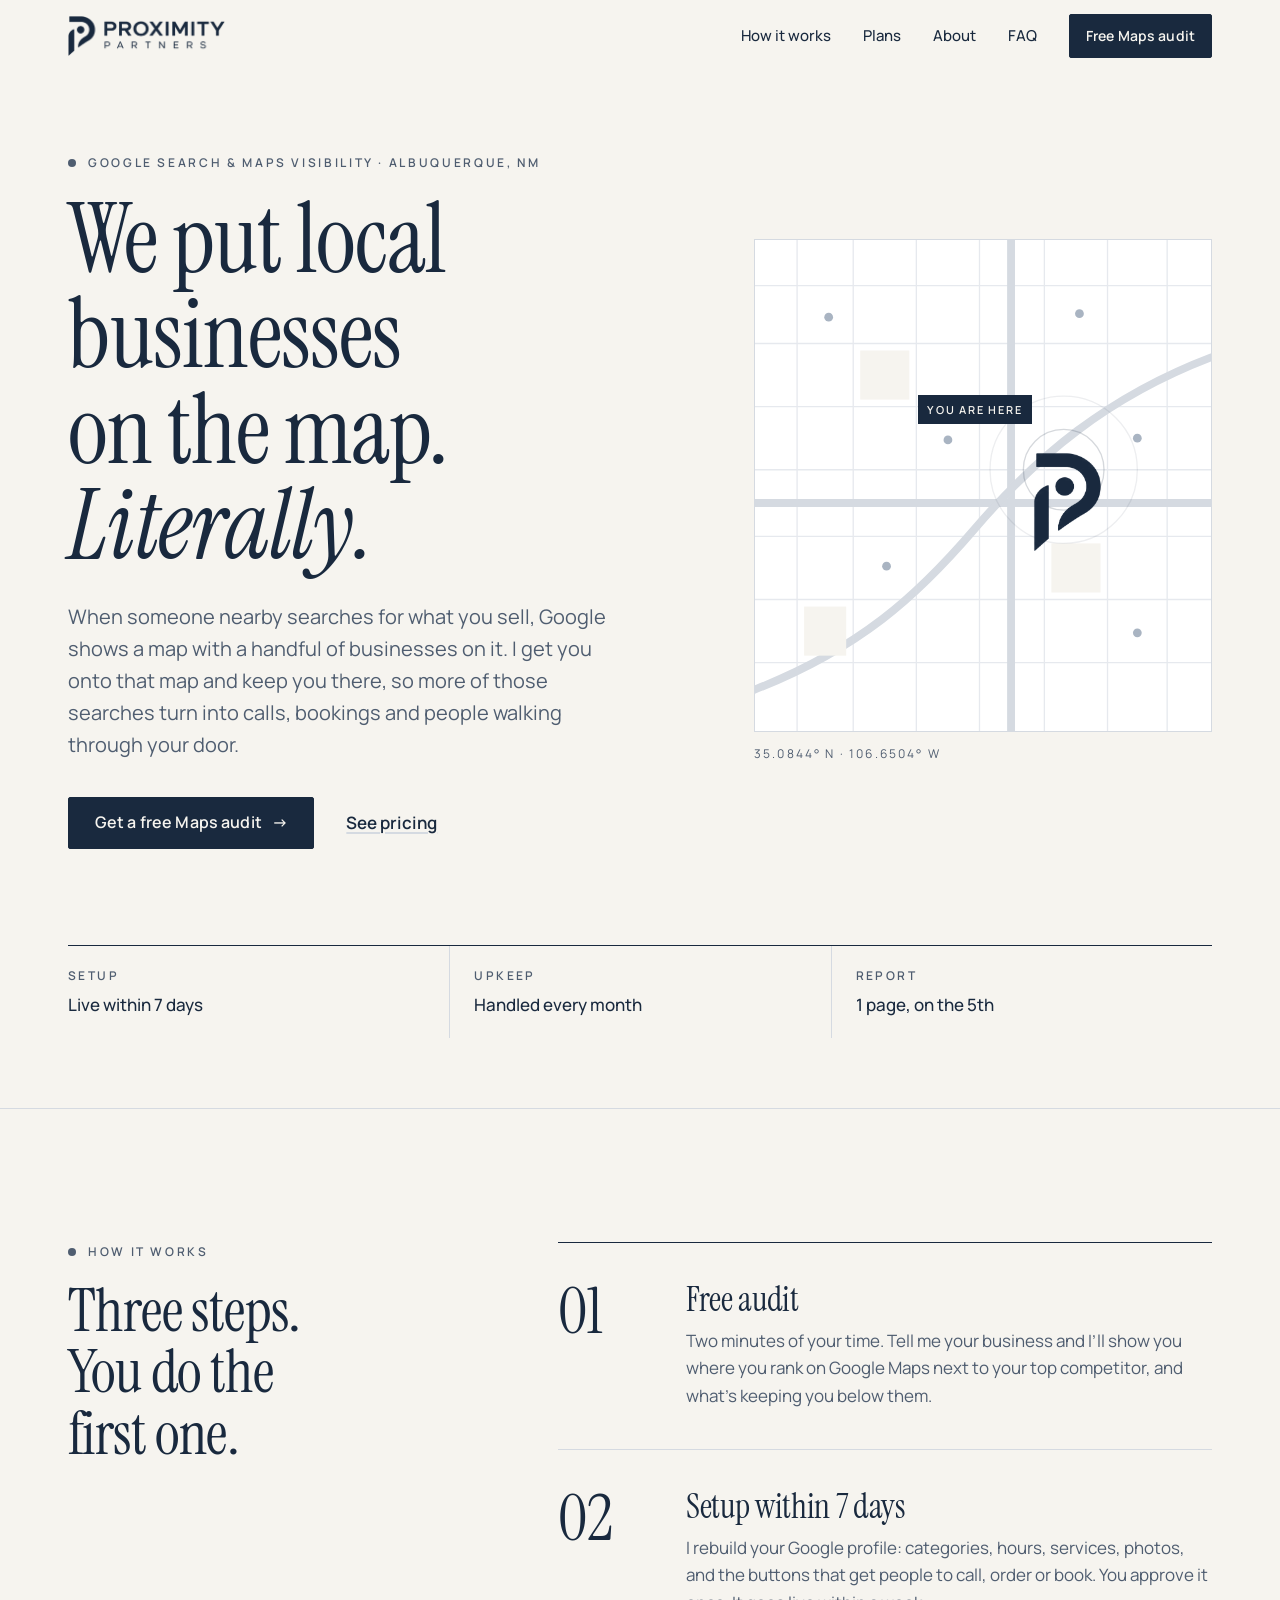
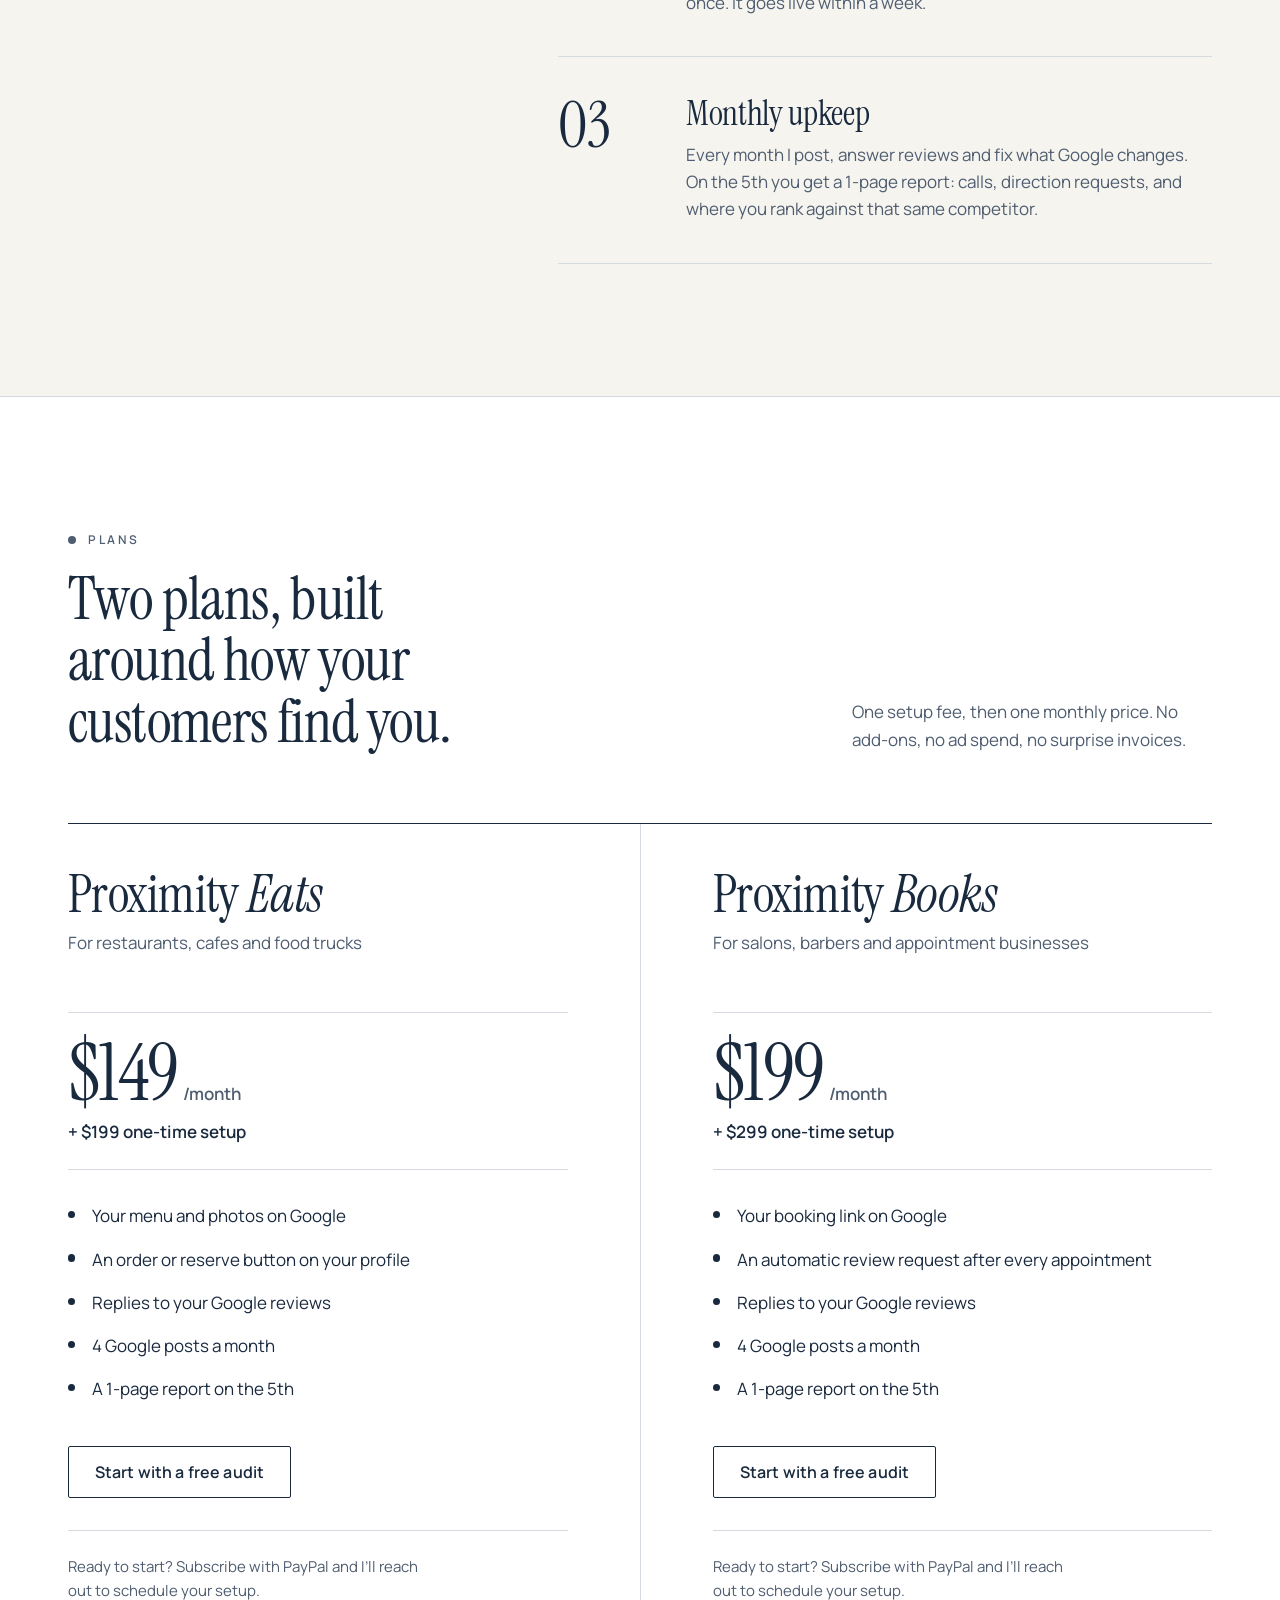
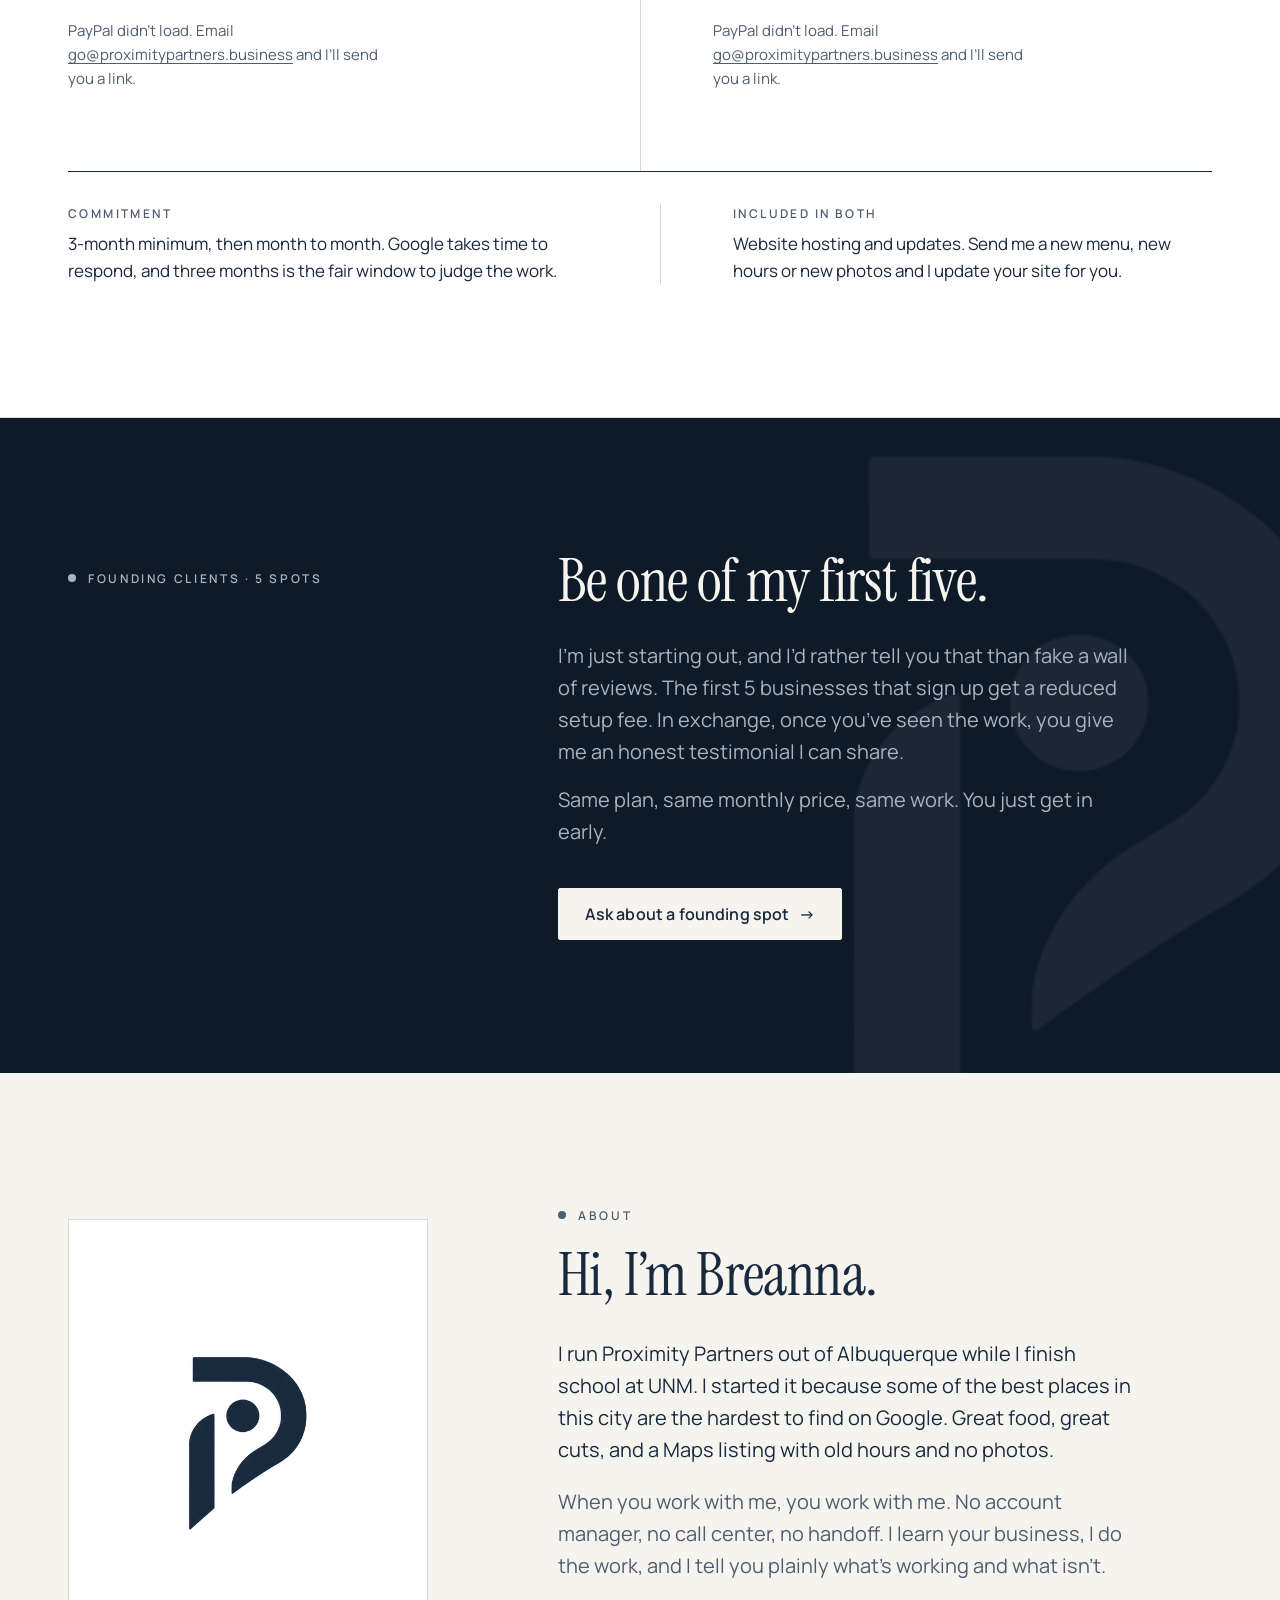
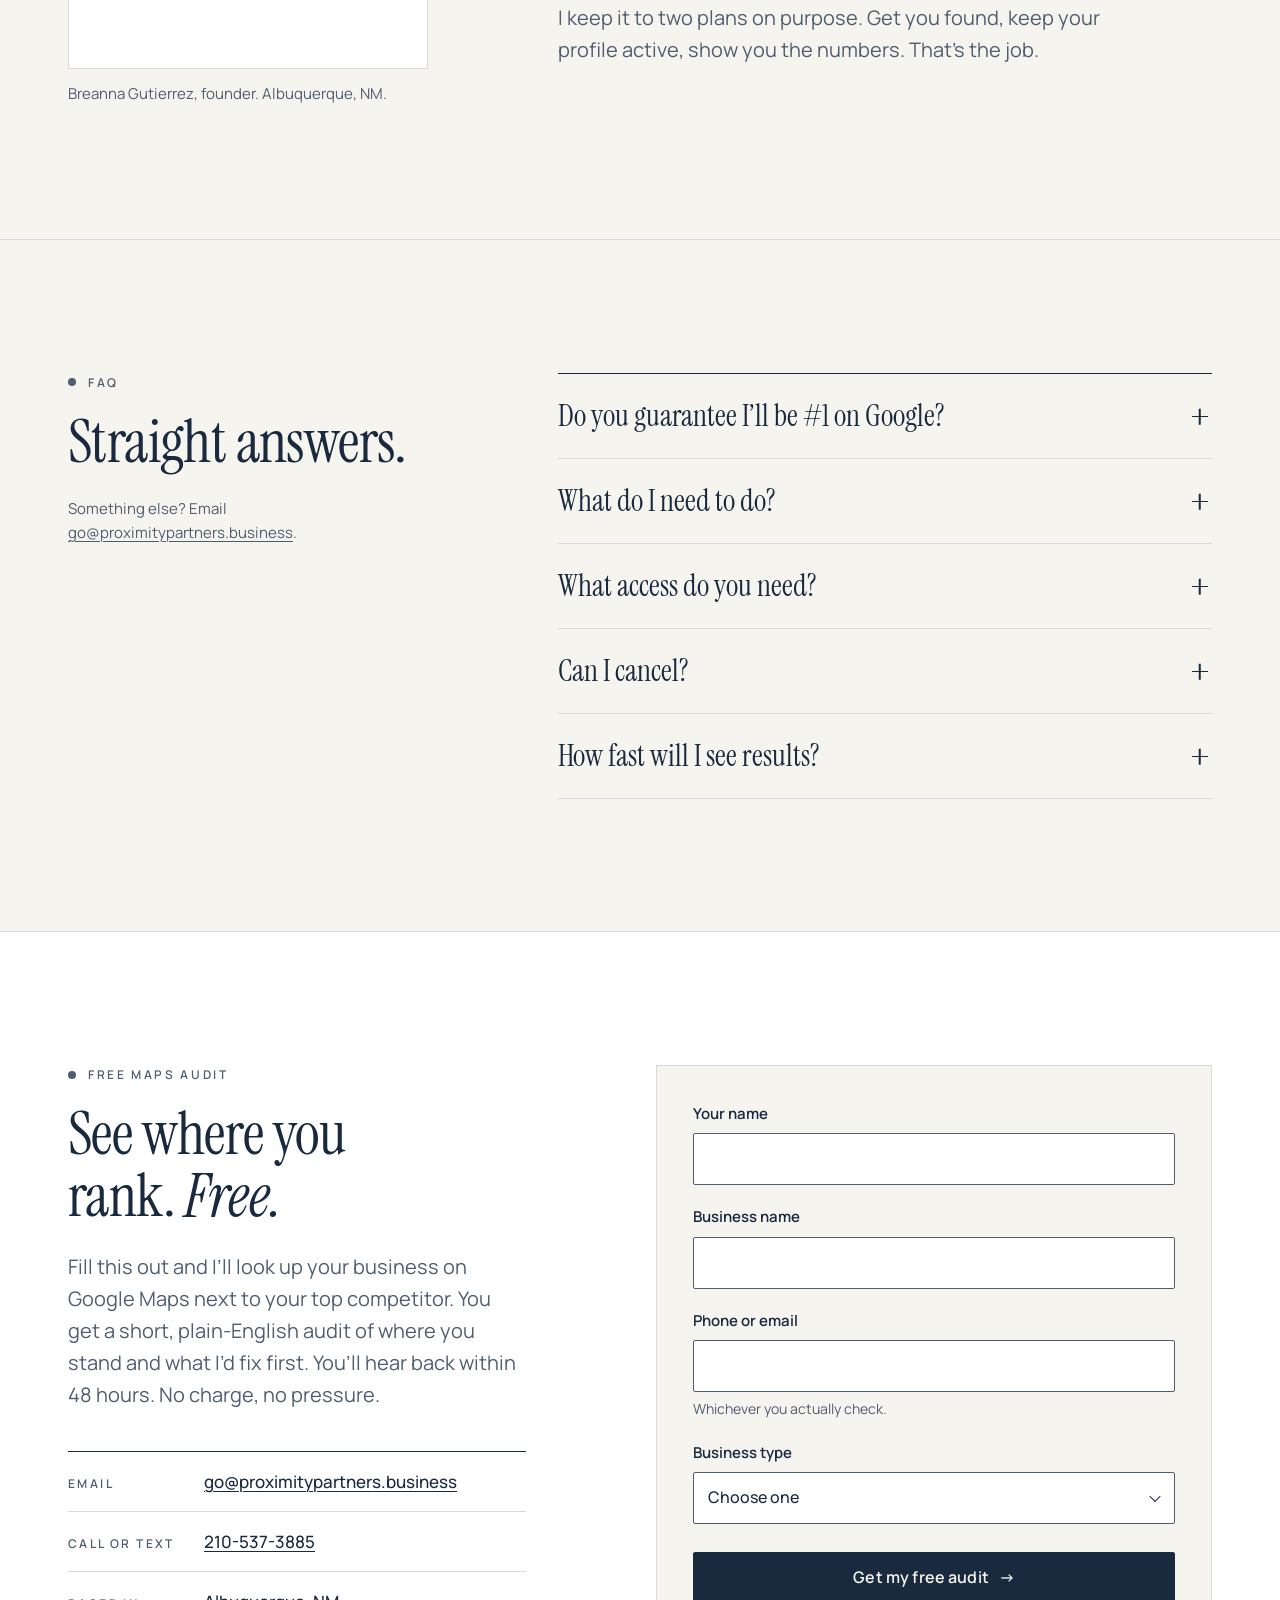
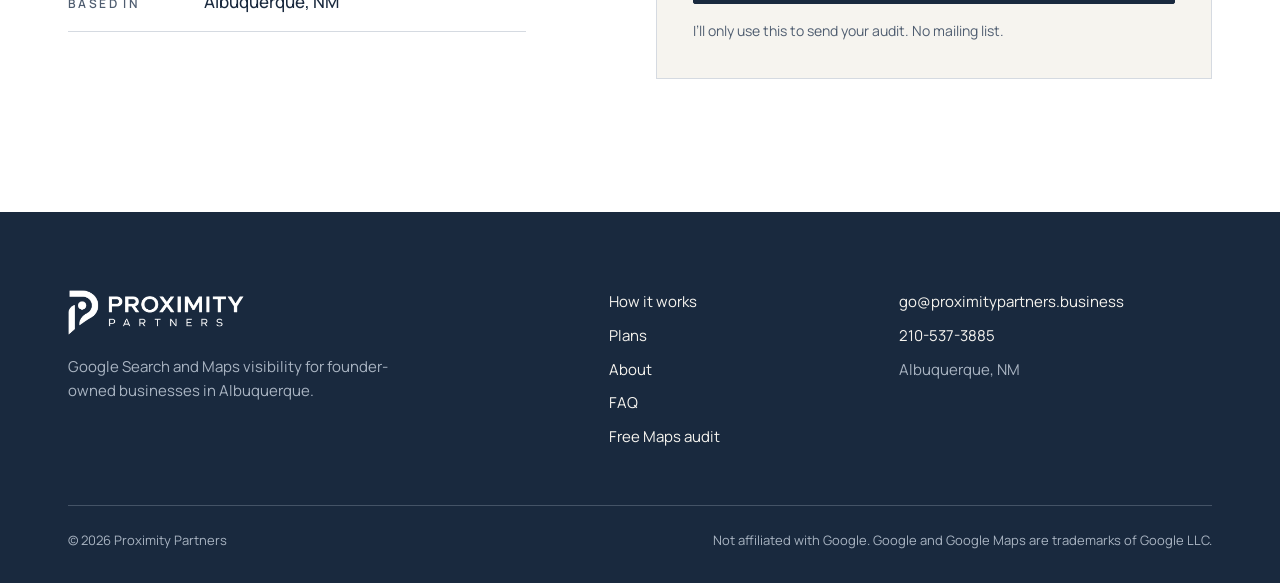
==== commit 8b8beaf2: "Connect audit form to FormSubmit; drop unused Netlify config GitHub Pages can't receive form posts, " ====
--- a/index.html
+++ b/index.html
@@ -8,6 +8,7 @@
   <link rel="canonical" href="https://proximitypartners.business/">
   <meta name="theme-color" content="#19293E">
   <meta name="color-scheme" content="light">
+  <meta name="referrer" content="strict-origin-when-cross-origin">
 
   <!-- Open Graph / social -->
   <meta property="og:type" content="website">
@@ -380,11 +381,16 @@
           </ul>
         </div>
 
-        <!-- PLACEHOLDER (form backend): the site is hosted on GitHub Pages, which can't receive form posts.
-             For now, main.js turns a submission into a pre-filled email to go@proximitypartners.business
-             in the visitor's own email app. Swap in a real form service (or move hosting to Netlify and
-             restore Netlify Forms) when you're ready. -->
-        <form class="audit-form reveal" name="audit" method="POST" action="mailto:go@proximitypartners.business?subject=Free%20Maps%20audit%20request" enctype="text/plain" data-mailto="go@proximitypartners.business">
+        <!-- Submissions are emailed to go@proximitypartners.business by FormSubmit (formsubmit.co).
+             The first submission sends an activation email to that inbox; click the link once to switch the form on. -->
+        <form class="audit-form reveal" name="audit" method="POST" action="https://formsubmit.co/go@proximitypartners.business">
+          <input type="hidden" name="_subject" value="New free Maps audit request">
+          <input type="hidden" name="_next" value="https://proximitypartners.business/thanks.html">
+          <input type="hidden" name="_template" value="table">
+          <input type="hidden" name="_captcha" value="false">
+          <p class="visually-hidden">
+            <label>Leave this empty: <input name="_honey" tabindex="-1" autocomplete="off"></label>
+          </p>
 
           <div class="field">
             <label for="f-name">Your name</label>
@@ -396,7 +402,7 @@
           </div>
           <div class="field">
             <label for="f-contact">Phone or email</label>
-            <input id="f-contact" name="contact" type="text" autocomplete="email" inputmode="email" required aria-describedby="f-contact-hint">
+            <input id="f-contact" name="contact" type="text" autocomplete="on" required aria-describedby="f-contact-hint">
             <p class="hint" id="f-contact-hint">Whichever you actually check.</p>
           </div>
           <div class="field">
@@ -412,8 +418,7 @@
             </div>
           </div>
           <button class="btn btn-block" type="submit">Get my free audit <span class="btn-arrow" aria-hidden="true">&rarr;</span></button>
-          <p class="form-note">This opens your email app with your request filled in. Just hit send. I&rsquo;ll only use it to send your audit. No mailing list.</p>
-          <p class="form-status" role="status" aria-live="polite" hidden></p>
+          <p class="form-note">I&rsquo;ll only use this to send your audit. No mailing list.</p>
         </form>
       </div>
     </section>
--- a/styles.css
+++ b/styles.css
@@ -803,11 +803,3 @@
   html { scroll-behavior: auto; }
   *, *::before, *::after { transition-duration: 0.01ms !important; animation-duration: 0.01ms !important; }
 }
-
-.form-status {
-  margin-top: 1rem;
-  padding: 0.85rem 1rem;
-  border-left: 2px solid var(--navy);
-  background: var(--white);
-  font-size: var(--fs-small);
-}
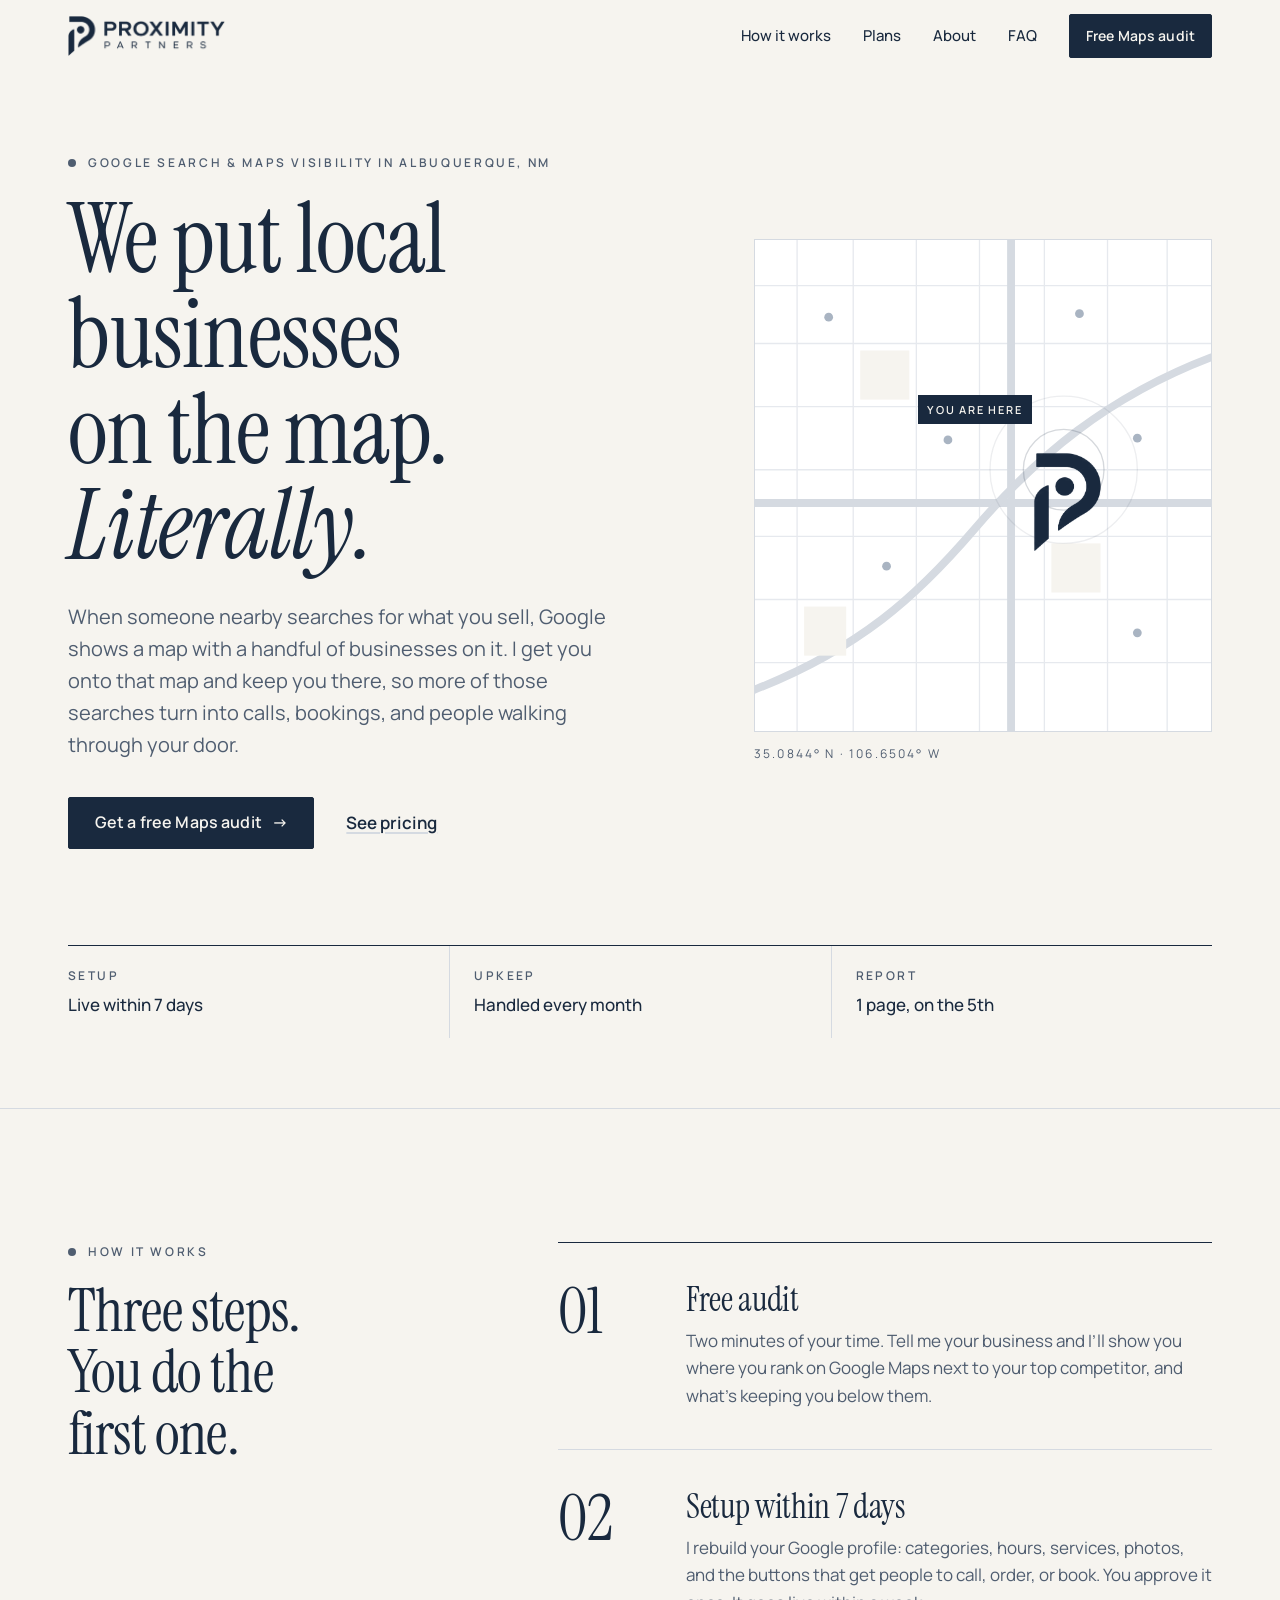
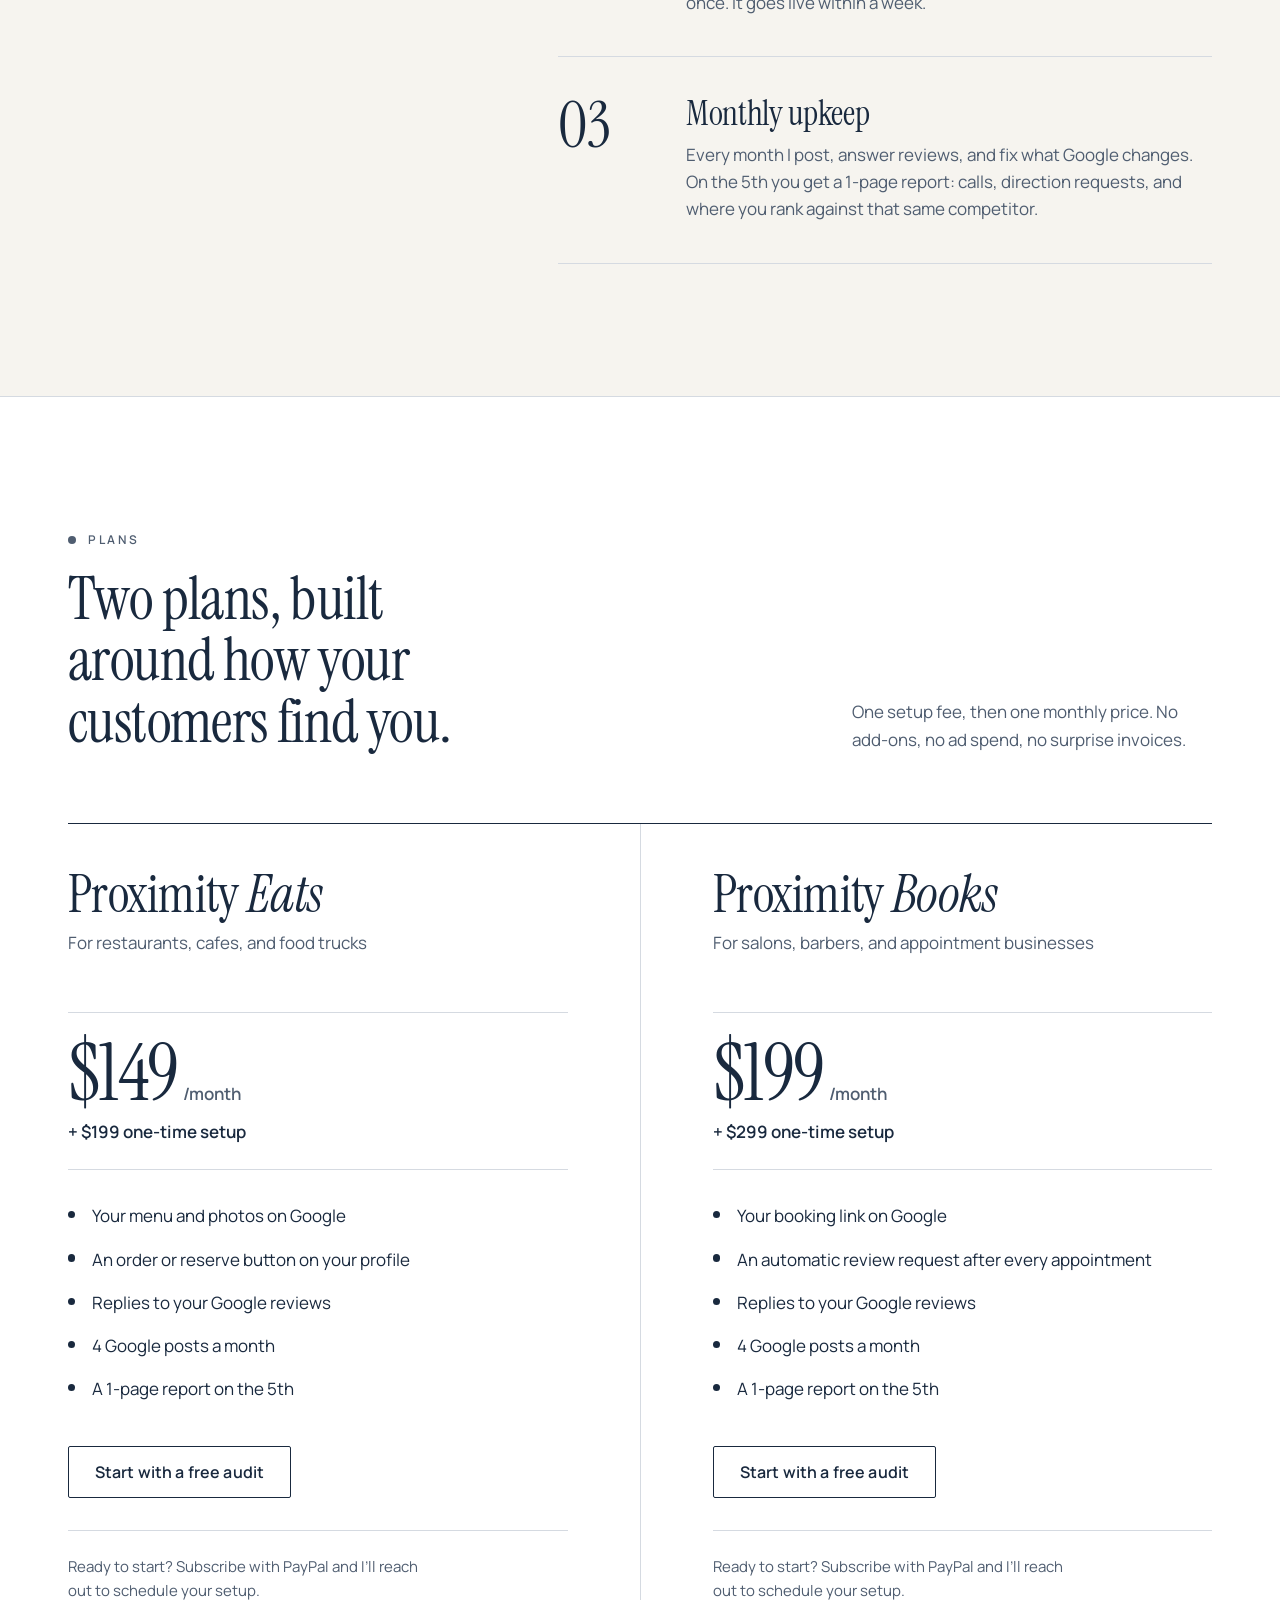
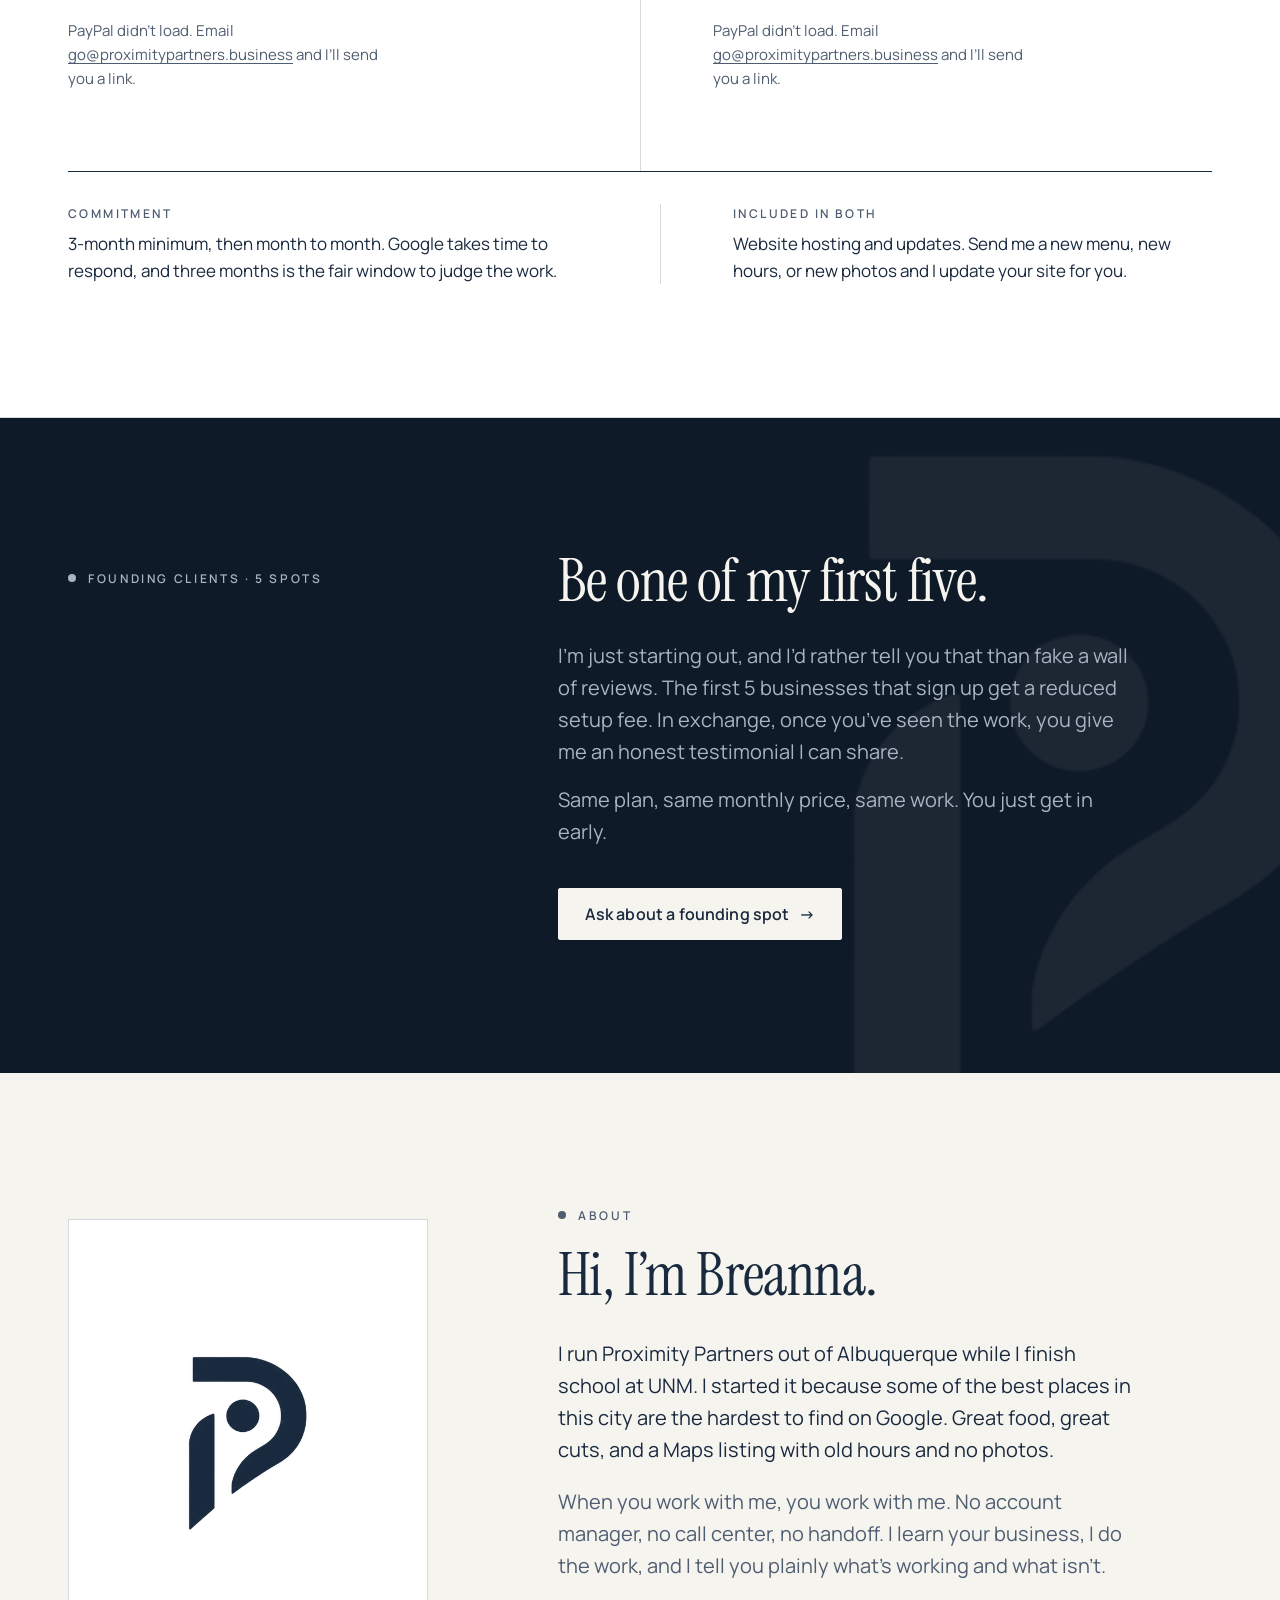
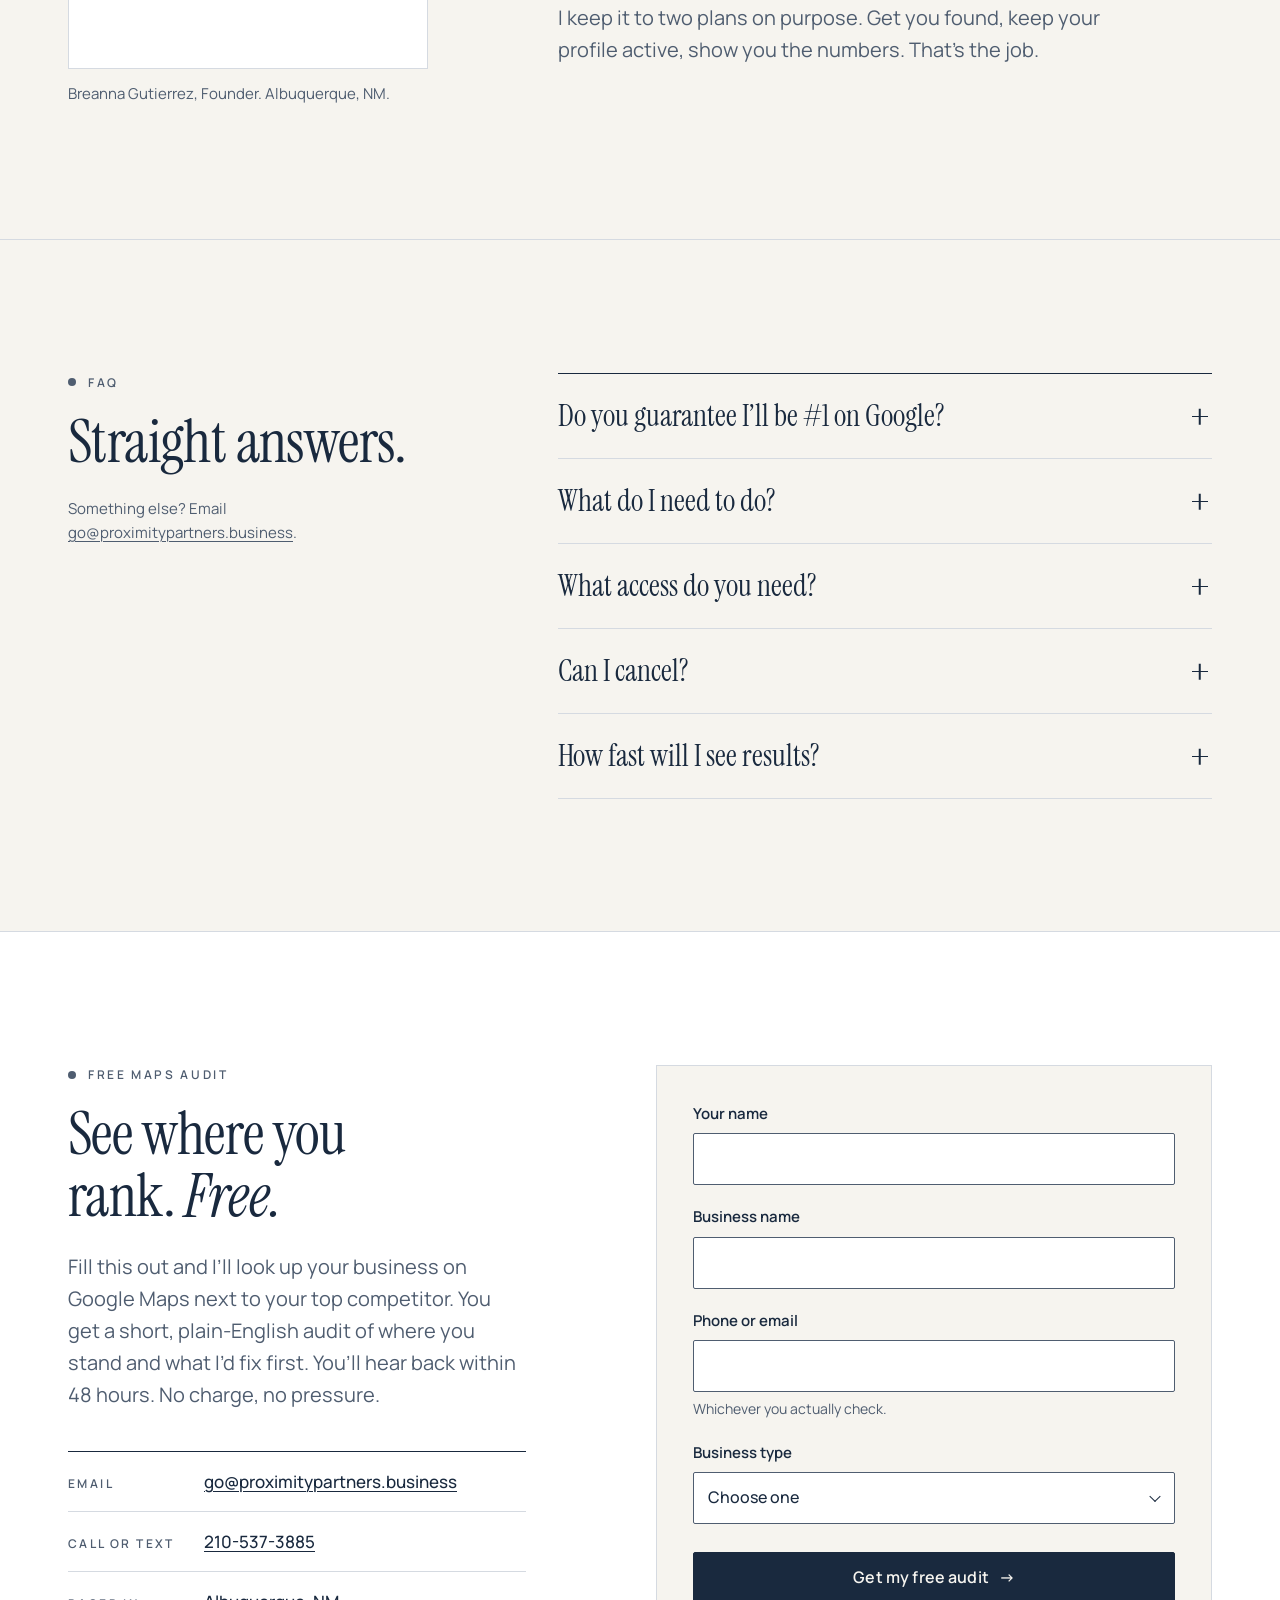
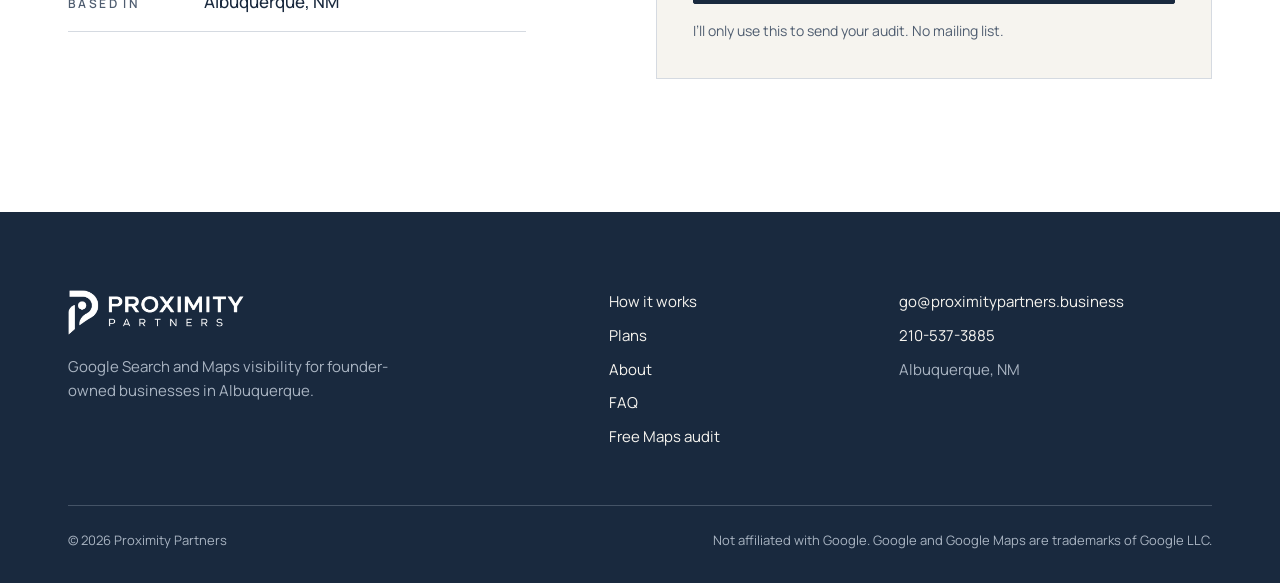
==== commit 43a0803a: "Copy fixes and keep PayPal buttons beneath header and menu - Oxford commas throughout; capitalize Fo" ====
--- a/index.html
+++ b/index.html
@@ -4,7 +4,7 @@
   <meta charset="UTF-8">
   <meta name="viewport" content="width=device-width, initial-scale=1">
   <title>Proximity Partners | Google Maps Visibility for Albuquerque Businesses</title>
-  <meta name="description" content="More calls and walk-ins from Google Maps. Proximity Partners sets up and maintains Google profiles for Albuquerque restaurants, salons and barbers. One setup fee, one monthly plan. Free Maps audit.">
+  <meta name="description" content="More calls and walk-ins from Google Maps. Proximity Partners sets up and maintains Google profiles for Albuquerque restaurants, salons, and barbers. One setup fee, one monthly plan. Free Maps audit.">
   <link rel="canonical" href="https://proximitypartners.business/">
   <meta name="theme-color" content="#19293E">
   <meta name="color-scheme" content="light">
@@ -14,7 +14,7 @@
   <meta property="og:type" content="website">
   <meta property="og:site_name" content="Proximity Partners">
   <meta property="og:title" content="Proximity Partners | We put local businesses on the map">
-  <meta property="og:description" content="Google Maps visibility for Albuquerque restaurants, salons and barbers. Setup in 7 days, monthly upkeep, a 1-page report on the 5th. Get a free Maps audit.">
+  <meta property="og:description" content="Google Maps visibility for Albuquerque restaurants, salons, and barbers. Setup in 7 days, monthly upkeep, a 1-page report on the 5th. Get a free Maps audit.">
   <meta property="og:url" content="https://proximitypartners.business/">
   <meta property="og:image" content="https://proximitypartners.business/og-image.png">
   <meta property="og:image:width" content="1200">
@@ -23,7 +23,7 @@
   <meta property="og:locale" content="en_US">
   <meta name="twitter:card" content="summary_large_image">
   <meta name="twitter:title" content="Proximity Partners | We put local businesses on the map">
-  <meta name="twitter:description" content="Google Maps visibility for Albuquerque restaurants, salons and barbers. Get a free Maps audit.">
+  <meta name="twitter:description" content="Google Maps visibility for Albuquerque restaurants, salons, and barbers. Get a free Maps audit.">
   <meta name="twitter:image" content="https://proximitypartners.business/og-image.png">
 
   <!-- Icons -->
@@ -73,7 +73,7 @@
       {
         "@type": "Offer",
         "name": "Proximity Books",
-        "description": "Google profile setup and monthly upkeep for salons, barbers and appointment businesses. $299 one-time setup plus $199 per month.",
+        "description": "Google profile setup and monthly upkeep for salons, barbers, and appointment businesses. $299 one-time setup plus $199 per month.",
         "priceSpecification": { "@type": "UnitPriceSpecification", "price": 199, "priceCurrency": "USD", "unitText": "MONTH" }
       }
     ]
@@ -114,9 +114,9 @@
     <section class="hero" aria-labelledby="hero-title">
       <div class="wrap hero-grid">
         <div class="hero-copy">
-          <p class="eyebrow reveal">Google Search &amp; Maps visibility &middot; Albuquerque, NM</p>
+          <p class="eyebrow reveal">Google Search &amp; Maps visibility in Albuquerque, NM</p>
           <h1 id="hero-title" class="reveal">We put local businesses on the map. <em>Literally.</em></h1>
-          <p class="lede reveal">When someone nearby searches for what you sell, Google shows a map with a handful of businesses on it. I get you onto that map and keep you there, so more of those searches turn into calls, bookings and people walking through your door.</p>
+          <p class="lede reveal">When someone nearby searches for what you sell, Google shows a map with a handful of businesses on it. I get you onto that map and keep you there, so more of those searches turn into calls, bookings, and people walking through your door.</p>
           <div class="hero-actions reveal">
             <a class="btn" href="#audit">Get a free Maps audit <span class="btn-arrow" aria-hidden="true">&rarr;</span></a>
             <a class="link-quiet" href="#plans">See pricing</a>
@@ -185,14 +185,14 @@
             <span class="step-num" aria-hidden="true">02</span>
             <div>
               <h3>Setup within 7 days</h3>
-              <p>I rebuild your Google profile: categories, hours, services, photos, and the buttons that get people to call, order or book. You approve it once. It goes live within a week.</p>
+              <p>I rebuild your Google profile: categories, hours, services, photos, and the buttons that get people to call, order, or book. You approve it once. It goes live within a week.</p>
             </div>
           </li>
           <li class="step reveal">
             <span class="step-num" aria-hidden="true">03</span>
             <div>
               <h3>Monthly upkeep</h3>
-              <p>Every month I post, answer reviews and fix what Google changes. On the 5th you get a <span class="nowrap">1-page</span> report: calls, direction requests, and where you rank against that same competitor.</p>
+              <p>Every month I post, answer reviews, and fix what Google changes. On the 5th you get a <span class="nowrap">1-page</span> report: calls, direction requests, and where you rank against that same competitor.</p>
             </div>
           </li>
         </ol>
@@ -212,7 +212,7 @@
           <article class="plan reveal" aria-labelledby="plan-eats">
             <header class="plan-top">
               <h3 id="plan-eats">Proximity <em>Eats</em></h3>
-              <p class="plan-for">For restaurants, cafes and food trucks</p>
+              <p class="plan-for">For restaurants, cafes, and food trucks</p>
             </header>
             <p class="plan-price">
               <span class="price-num">$149</span><span class="price-unit">/month</span>
@@ -236,7 +236,7 @@
           <article class="plan reveal" aria-labelledby="plan-books">
             <header class="plan-top">
               <h3 id="plan-books">Proximity <em>Books</em></h3>
-              <p class="plan-for">For salons, barbers and appointment businesses</p>
+              <p class="plan-for">For salons, barbers, and appointment businesses</p>
             </header>
             <p class="plan-price">
               <span class="price-num">$199</span><span class="price-unit">/month</span>
@@ -265,7 +265,7 @@
           </div>
           <div>
             <dt>Included in both</dt>
-            <dd>Website hosting and updates. Send me a new menu, new hours or new photos and I update your site for you.</dd>
+            <dd>Website hosting and updates. Send me a new menu, new hours, or new photos and I update your site for you.</dd>
           </div>
         </dl>
       </div>
@@ -295,7 +295,7 @@
           <div class="about-photo-fallback">
             <img src="/assets/mark.png" alt="" width="219" height="318" loading="lazy">
           </div>
-          <figcaption>Breanna Gutierrez, founder. Albuquerque, NM.</figcaption>
+          <figcaption>Breanna Gutierrez, Founder. Albuquerque, NM.</figcaption>
         </figure>
 
         <div class="about-copy">
@@ -322,7 +322,7 @@
           <details class="reveal">
             <summary>Do you guarantee I&rsquo;ll be #1 on Google?</summary>
             <div class="answer">
-              <p>No. Nobody honestly can. Google ranks local results on relevance, distance and reputation, and distance changes with every person searching. A business three blocks away will often outrank you for someone standing next to it.</p>
+              <p>No. Nobody honestly can. Google ranks local results on relevance, distance, and reputation, and distance changes with every person searching. A business three blocks away will often outrank you for someone standing next to it.</p>
               <p>What I can promise is the work: a complete, active, well-reviewed profile, and a monthly report that shows exactly where you stand. Anyone who guarantees #1 is guessing.</p>
             </div>
           </details>
@@ -343,7 +343,7 @@
             <summary>Can I cancel?</summary>
             <div class="answer">
               <!-- PLACEHOLDER (policy): add your cancellation notice period here, e.g. "Just tell me before your next billing date." -->
-              <p>Yes. Both plans have a 3-month minimum, then go month to month and you can cancel any time. Your Google profile, photos and reviews are yours and stay yours.</p>
+              <p>Yes. Both plans have a 3-month minimum, then go month to month and you can cancel any time. Your Google profile, photos, and reviews are yours and stay yours.</p>
             </div>
           </details>
           <details class="reveal">
--- a/styles.css
+++ b/styles.css
@@ -518,7 +518,13 @@
   border-top: 1px solid var(--rule);
 }
 .plan-pay-label { max-width: 22rem; margin-bottom: 1rem; font-size: var(--fs-small); color: var(--slate); }
-.paypal-slot { max-width: 20rem; min-height: 6.5rem; }
+.paypal-slot {
+  /* PayPal's iframes carry a high z-index; contain them so the sticky header and menu stay on top */
+  position: relative;
+  z-index: 0;
+  max-width: 20rem;
+  min-height: 6.5rem;
+}
 .plan-pay-fallback { font-size: var(--fs-small); color: var(--slate); }
 
 @media (min-width: 48em) {
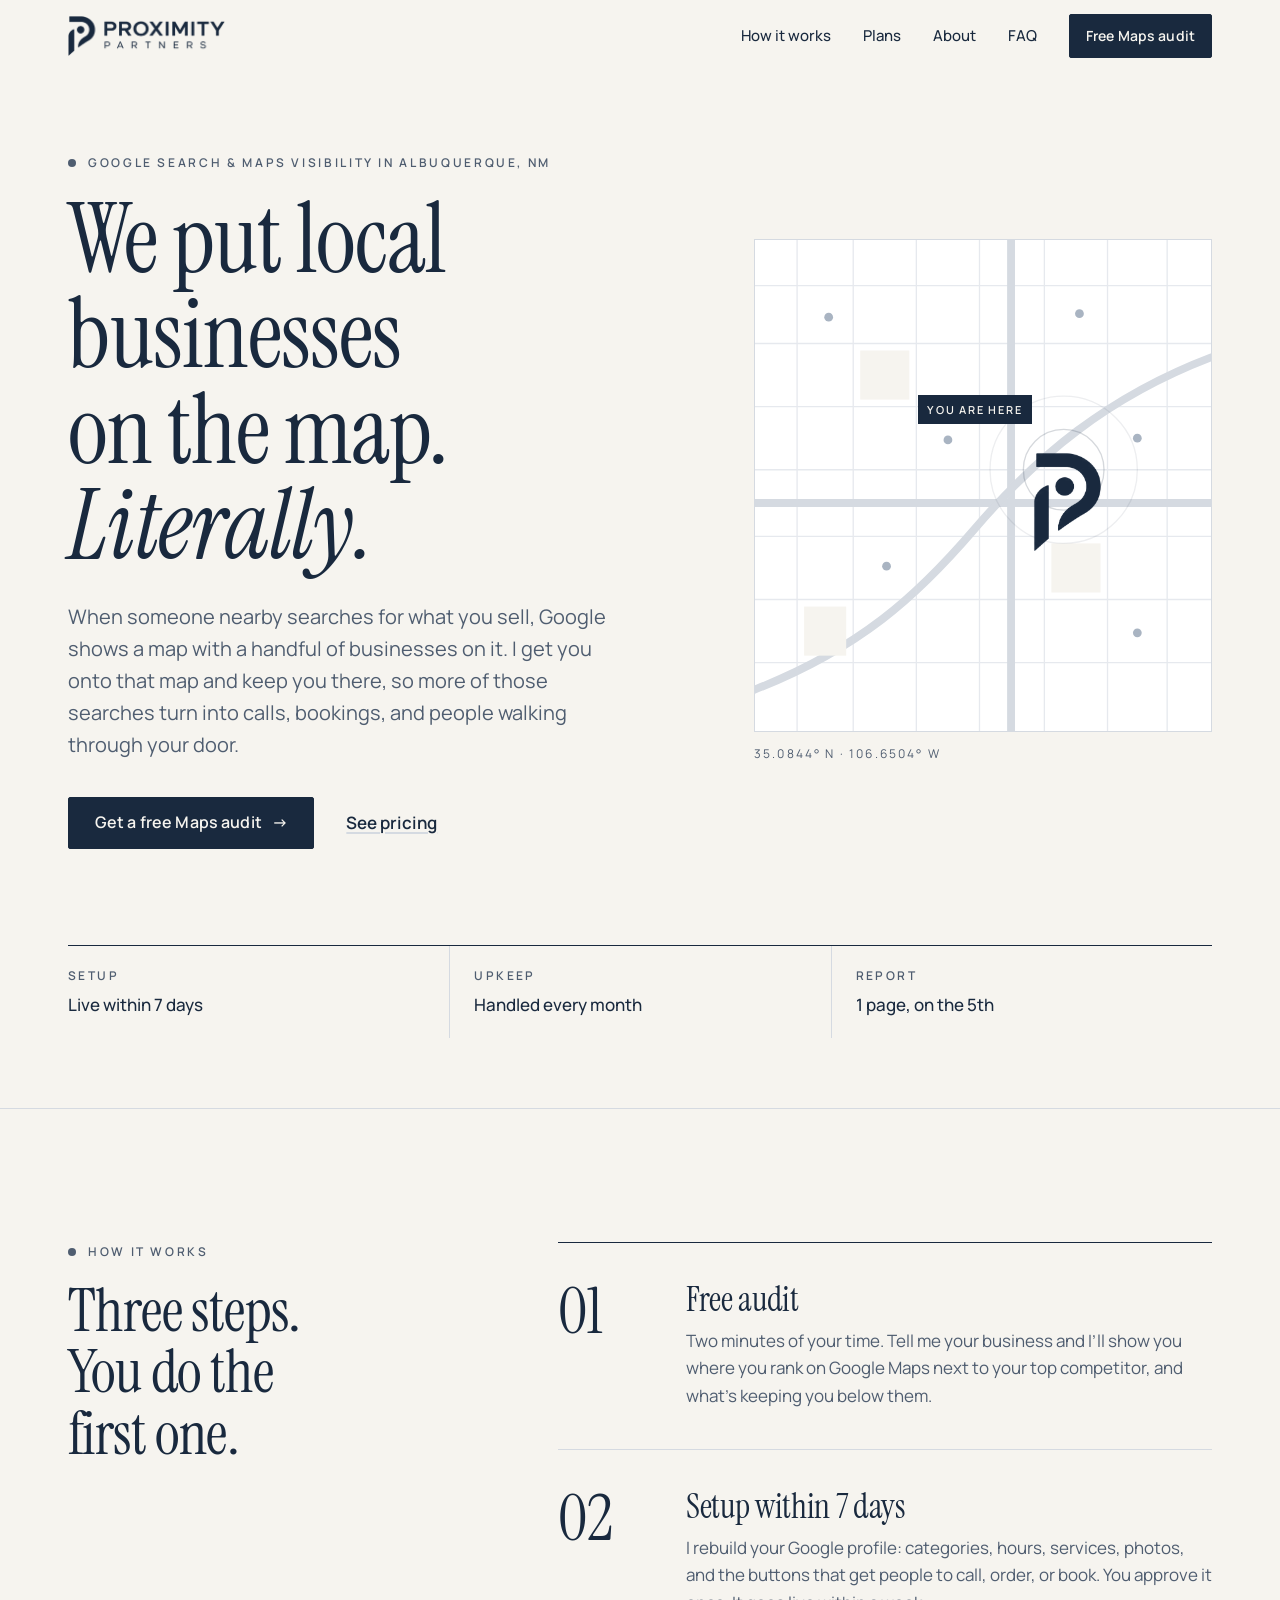
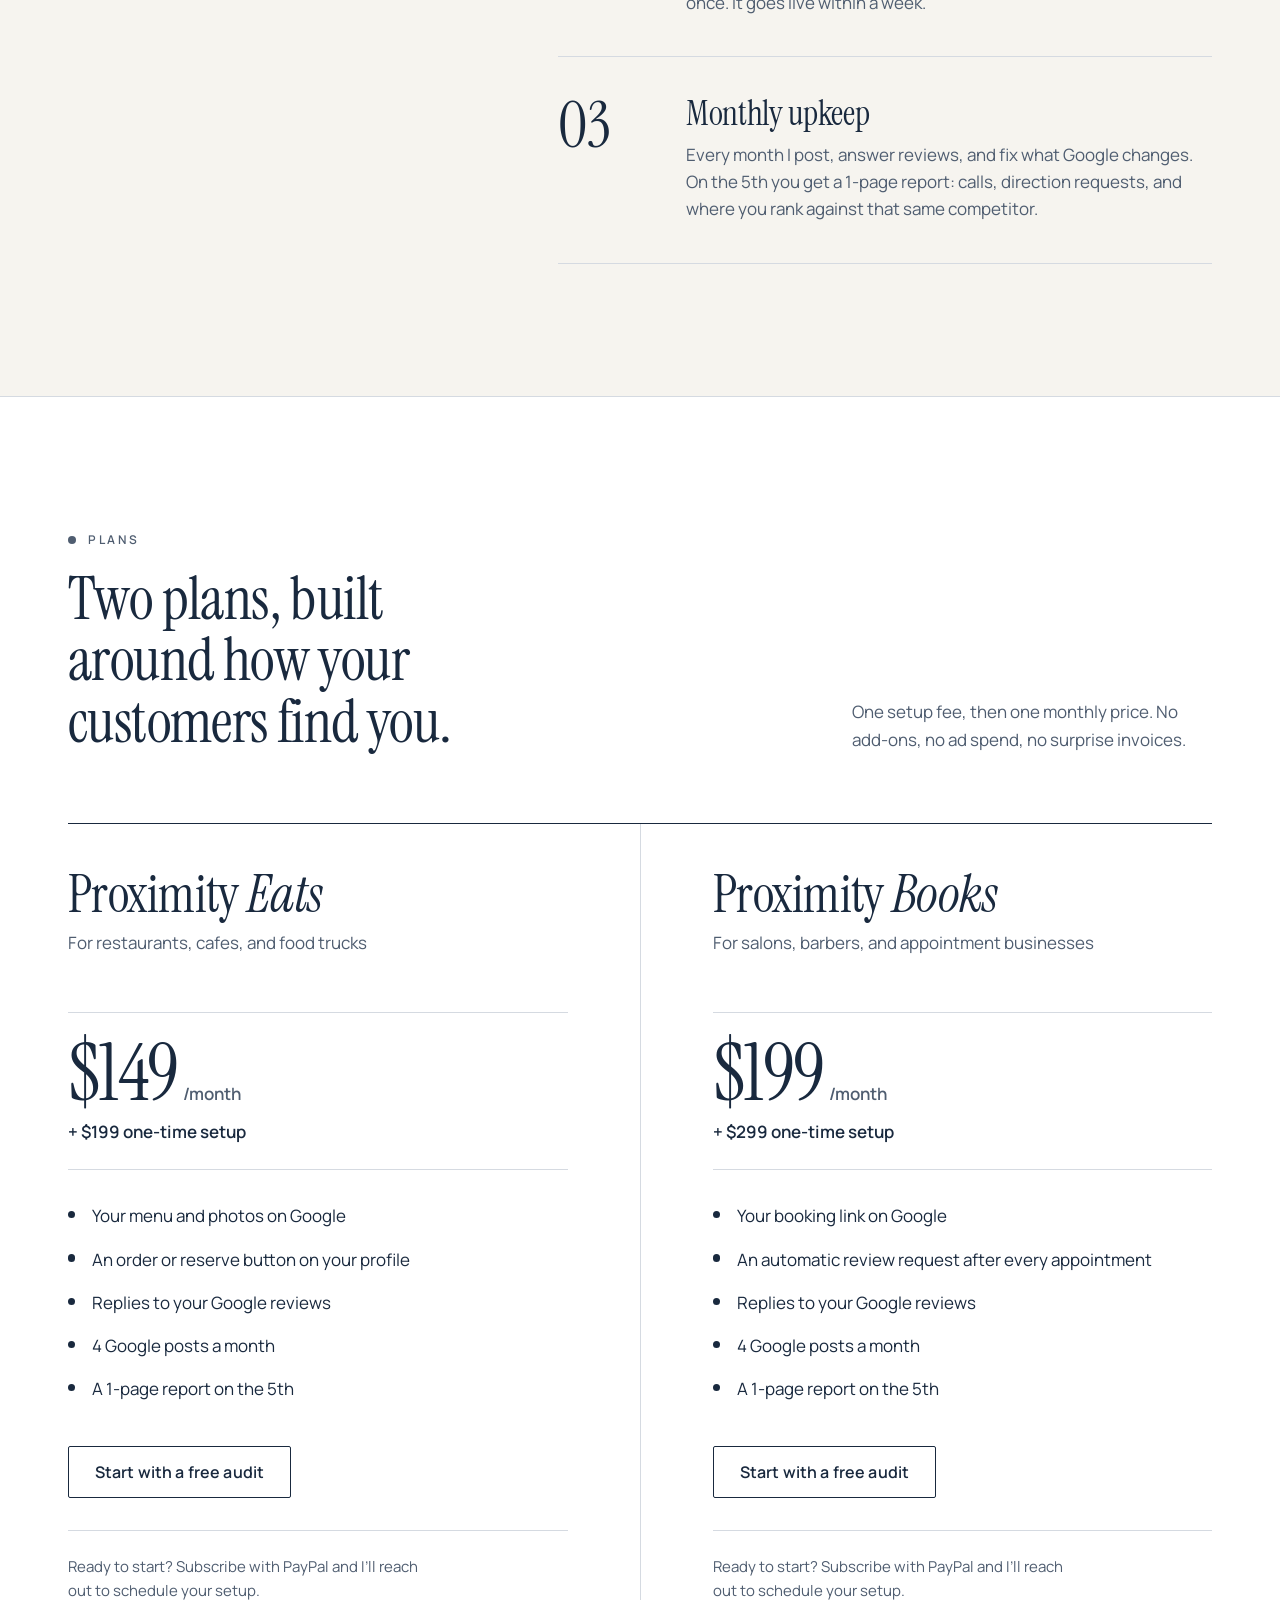
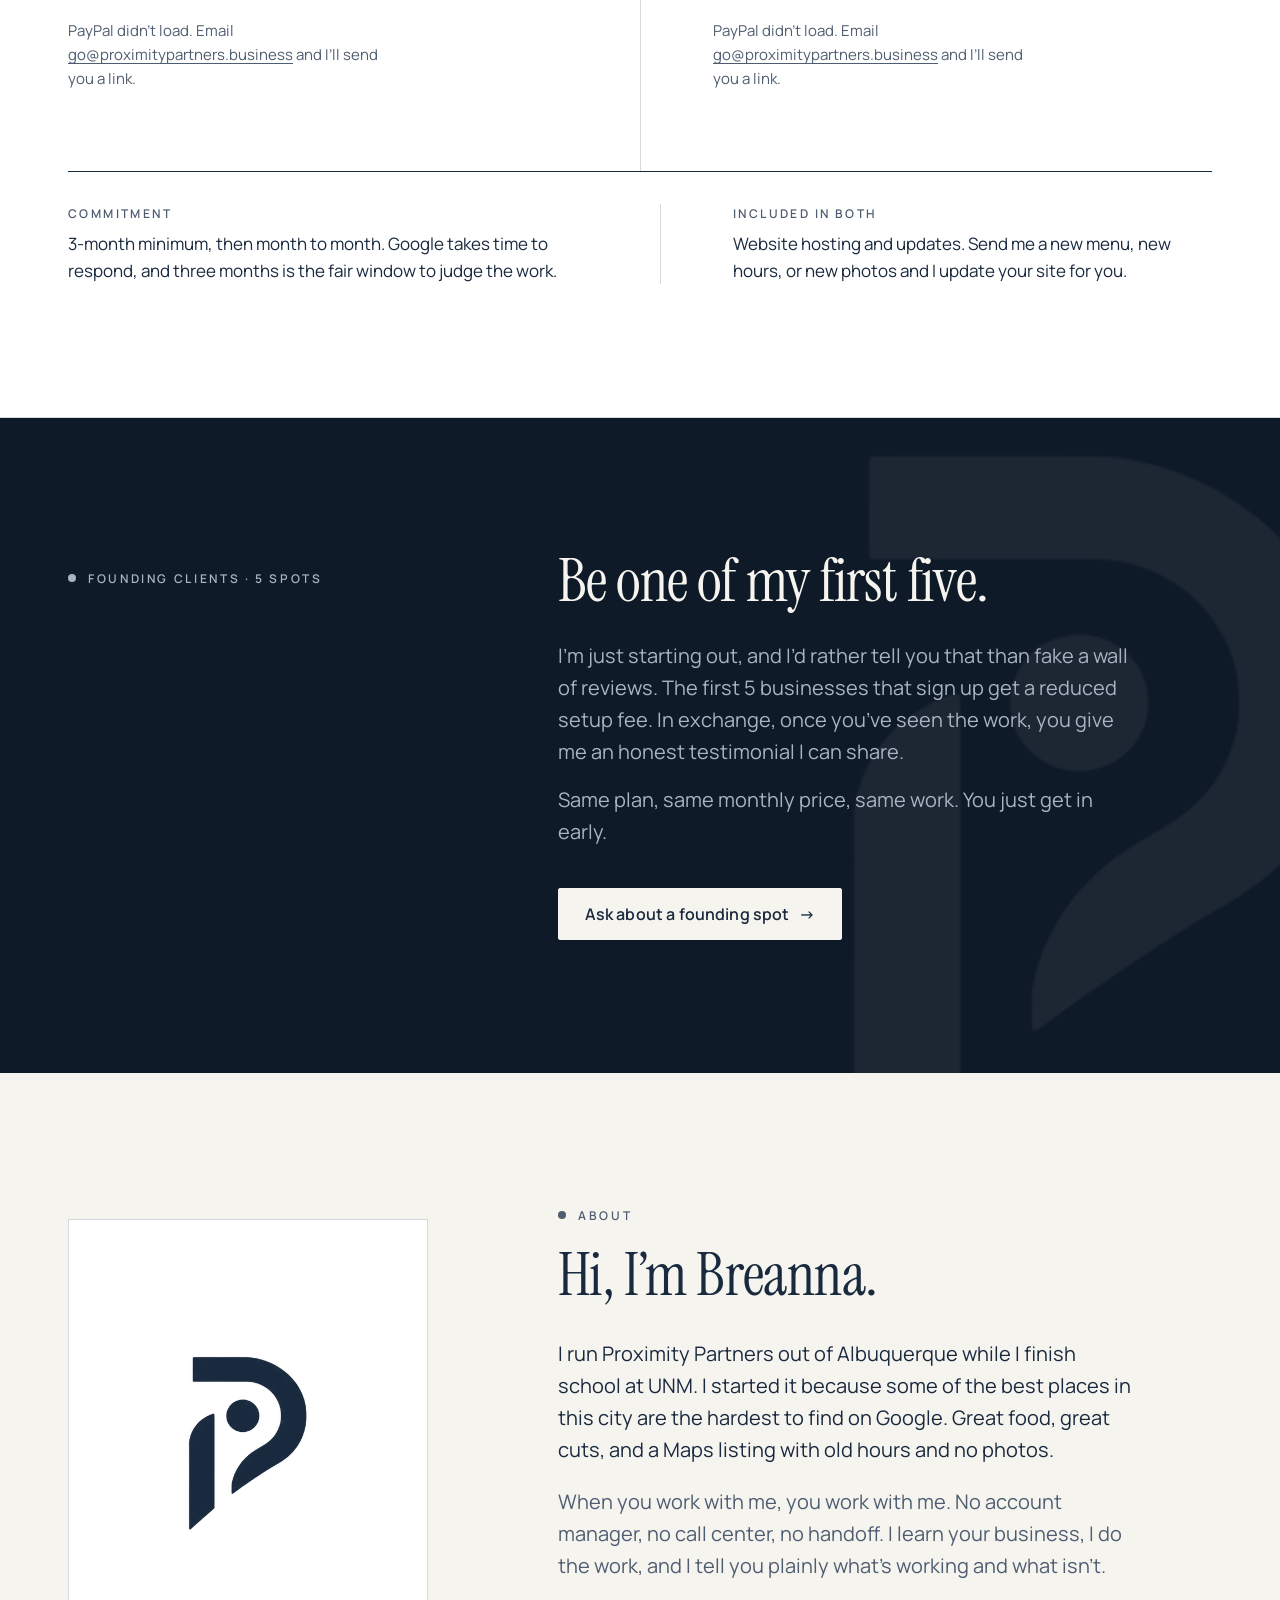
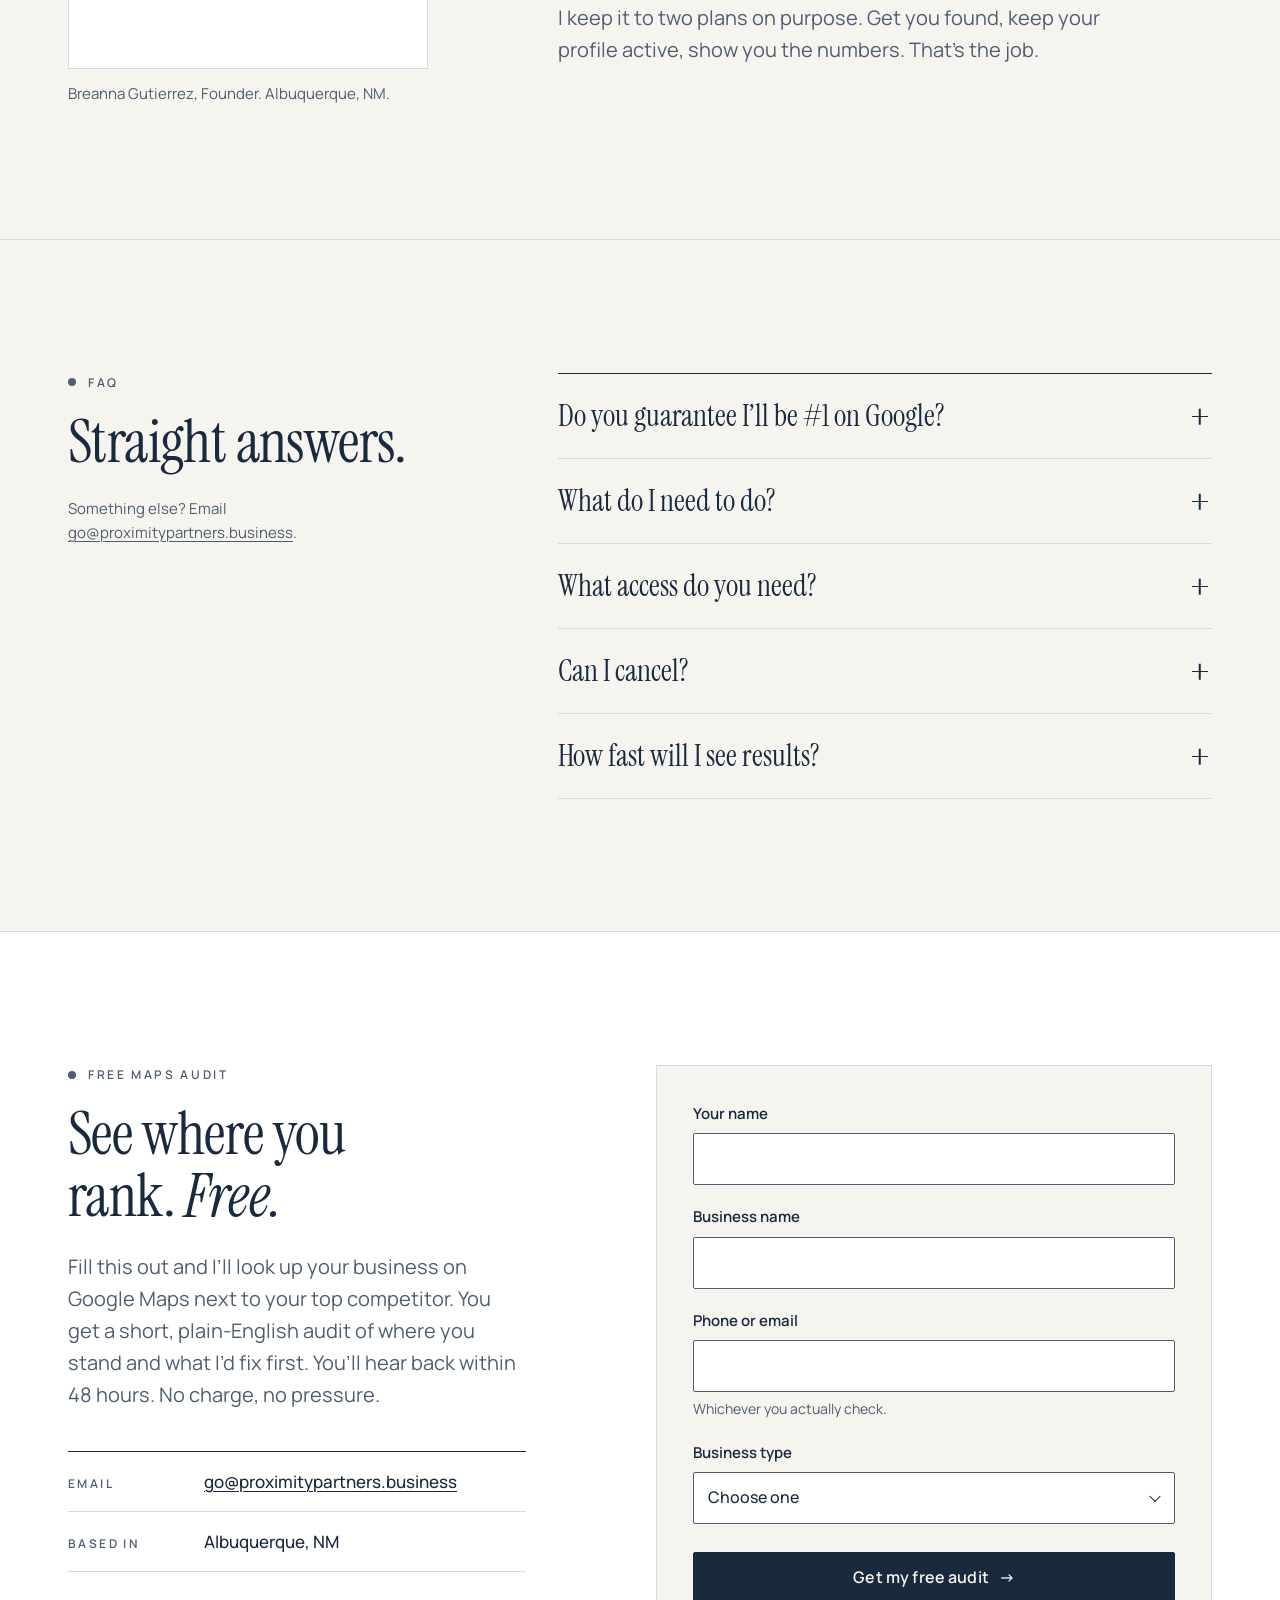
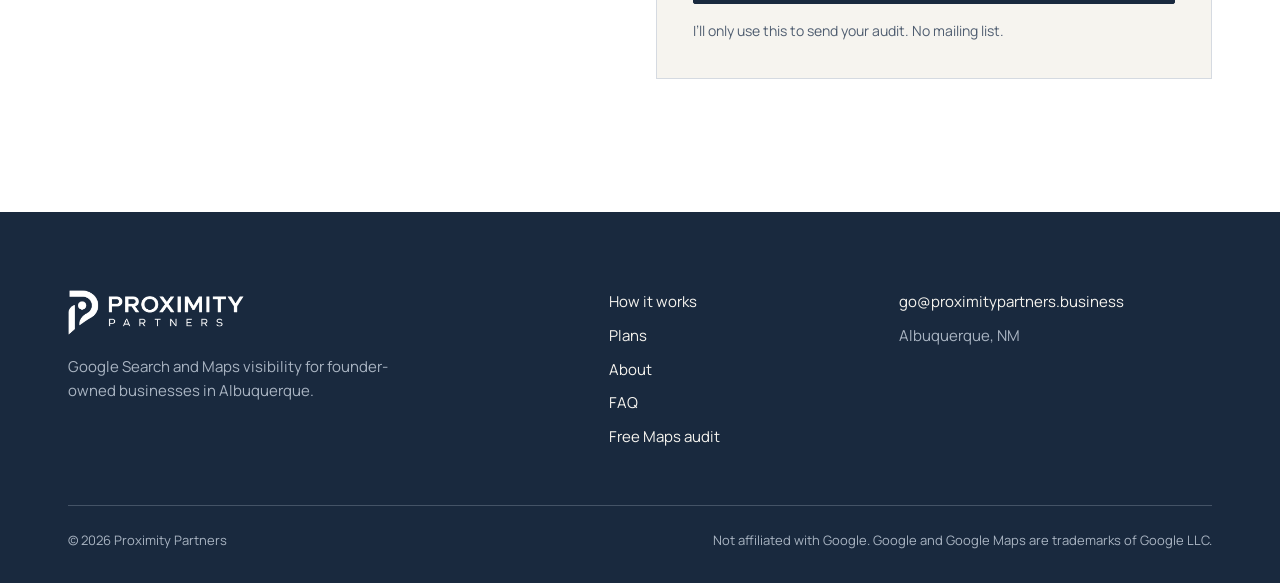
==== commit 737db0a7: "Remove phone number from the site Contact is email only: drops the phone from the contact list, foot" ====
--- a/index.html
+++ b/index.html
@@ -53,7 +53,6 @@
     "logo": "https://proximitypartners.business/assets/logo.png",
     "image": "https://proximitypartners.business/og-image.png",
     "email": "go@proximitypartners.business",
-    "telephone": "+1-210-537-3885",
     "founder": { "@type": "Person", "name": "Breanna Gutierrez" },
     "address": {
       "@type": "PostalAddress",
@@ -370,10 +369,6 @@
               <a href="mailto:go@proximitypartners.business">go@proximitypartners.business</a>
             </li>
             <li>
-              <span class="fact-k">Call or text</span>
-              <a href="tel:+12105373885">210-537-3885</a>
-            </li>
-            <li>
               <span class="fact-k">Based in</span>
               Albuquerque, NM
             </li>
@@ -441,7 +436,6 @@
       </nav>
       <address class="footer-contact">
         <a href="mailto:go@proximitypartners.business">go@proximitypartners.business</a>
-        <a href="tel:+12105373885">210-537-3885</a>
         <span>Albuquerque, NM</span>
       </address>
     </div>
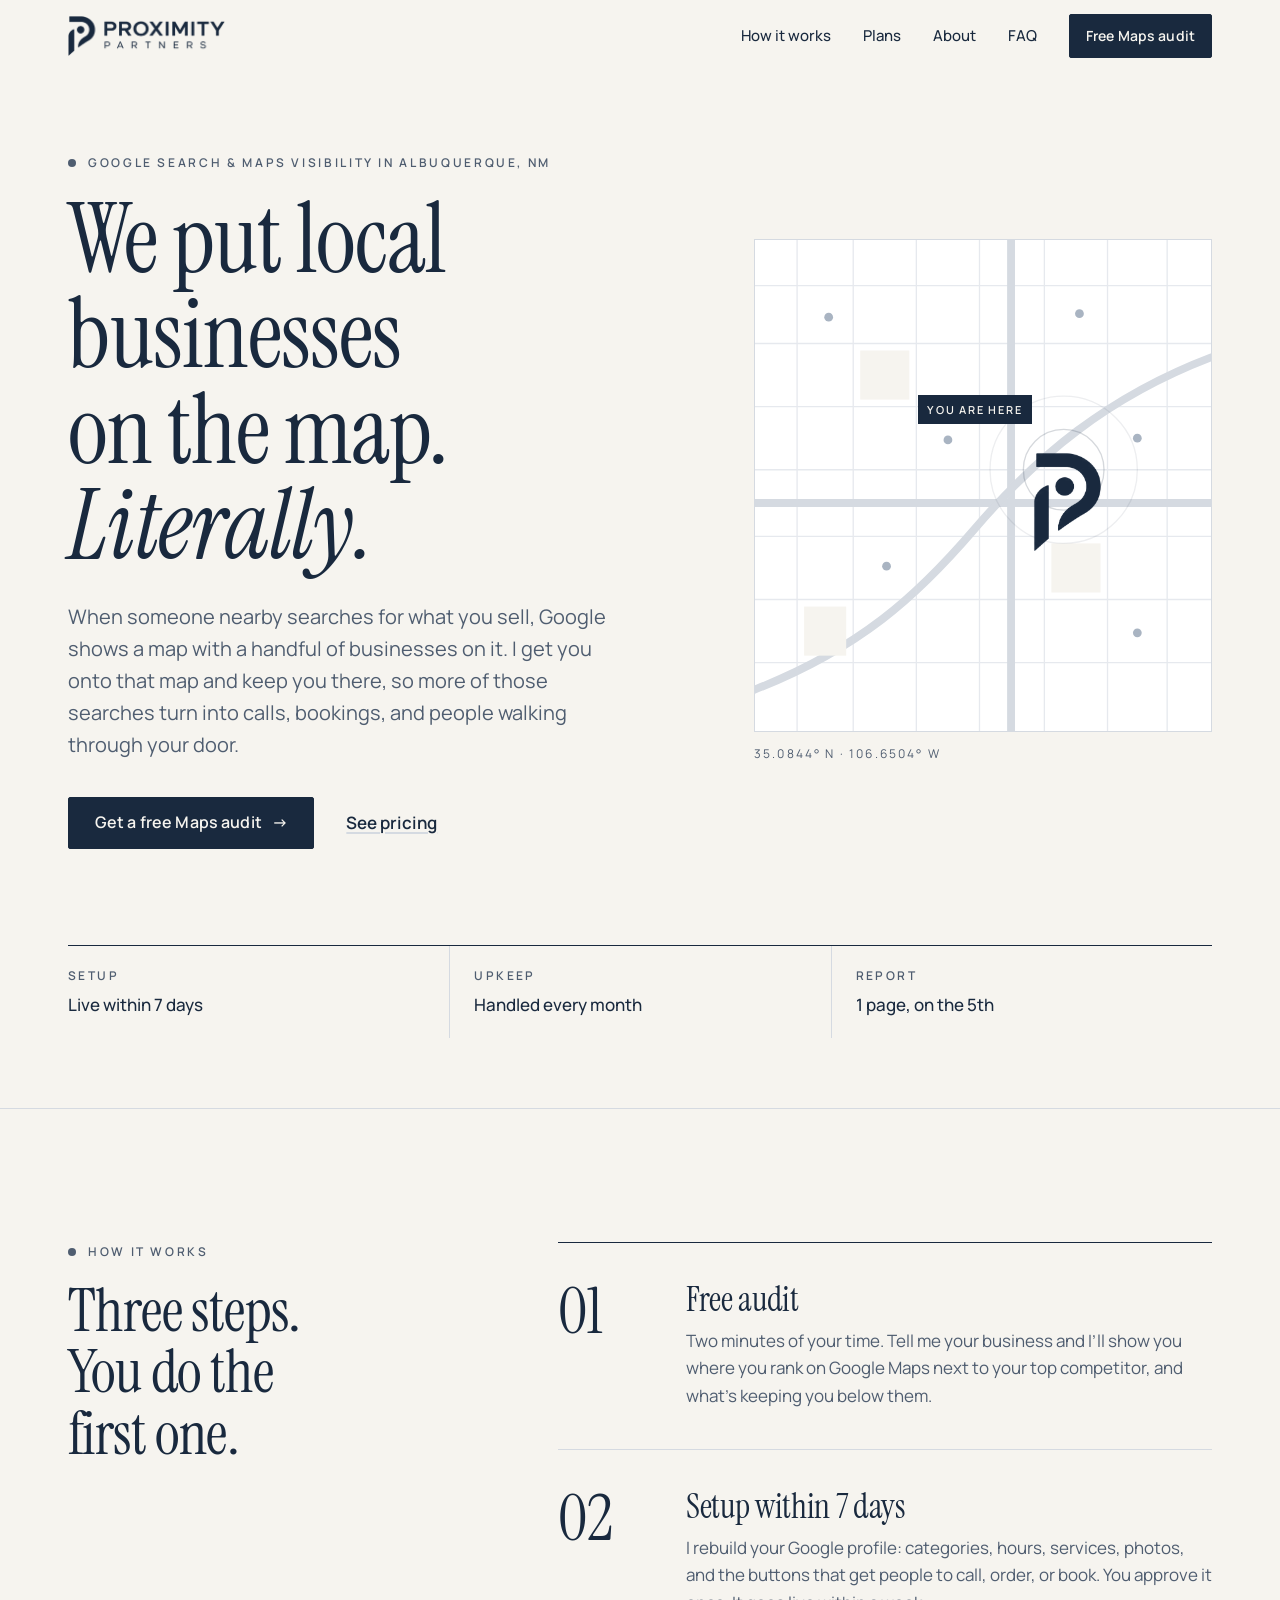
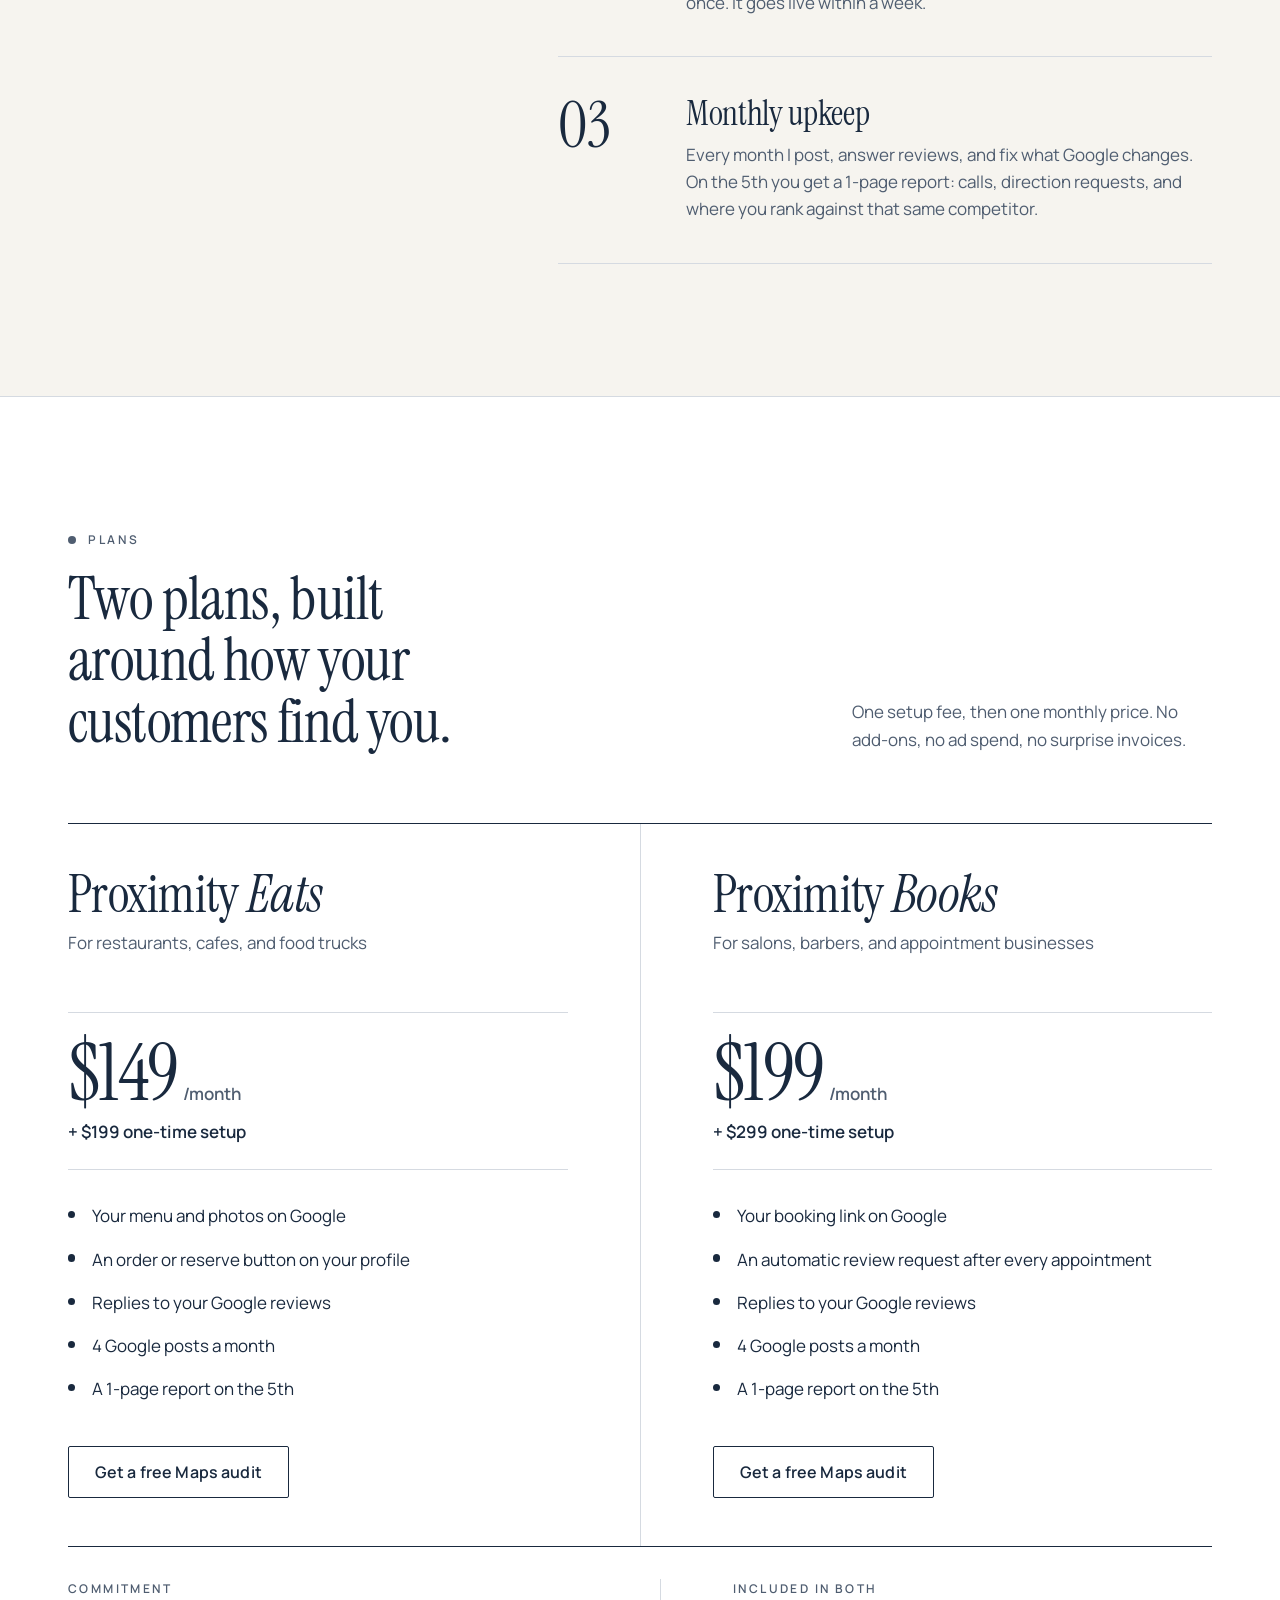
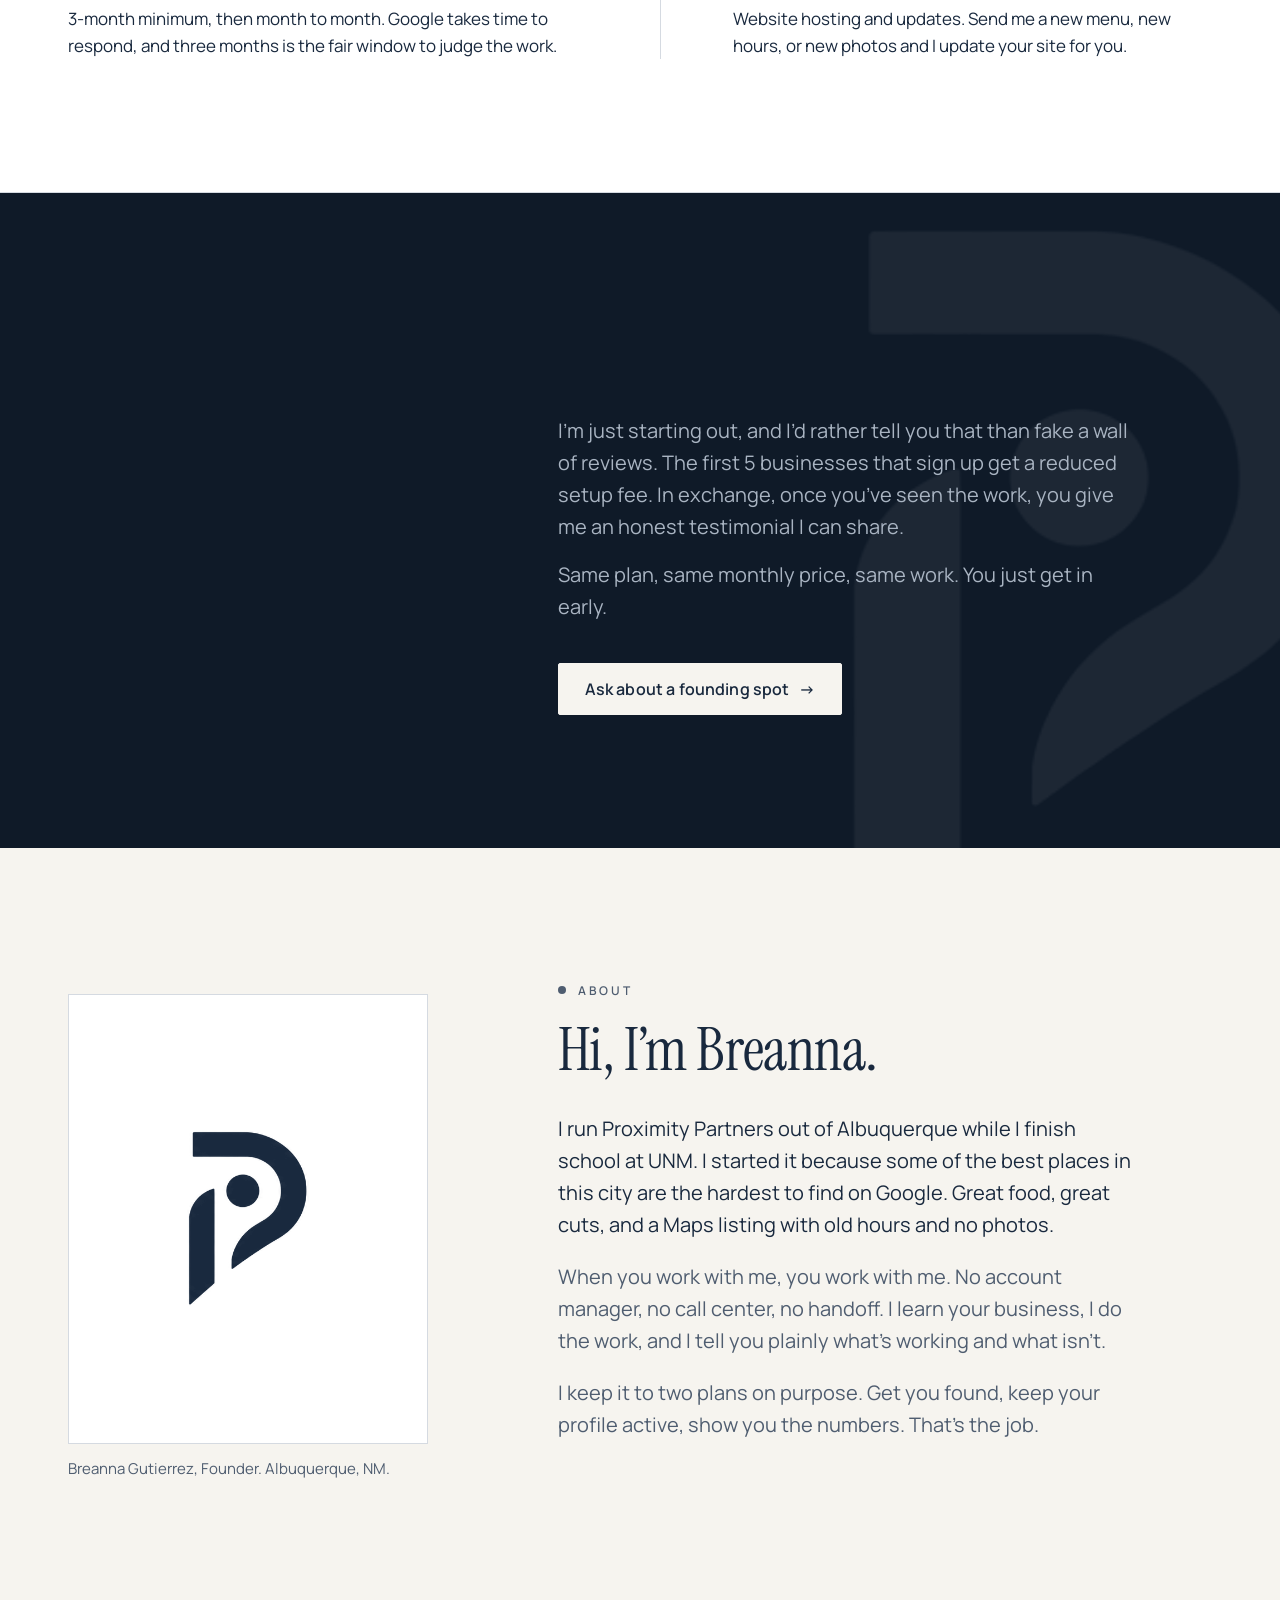
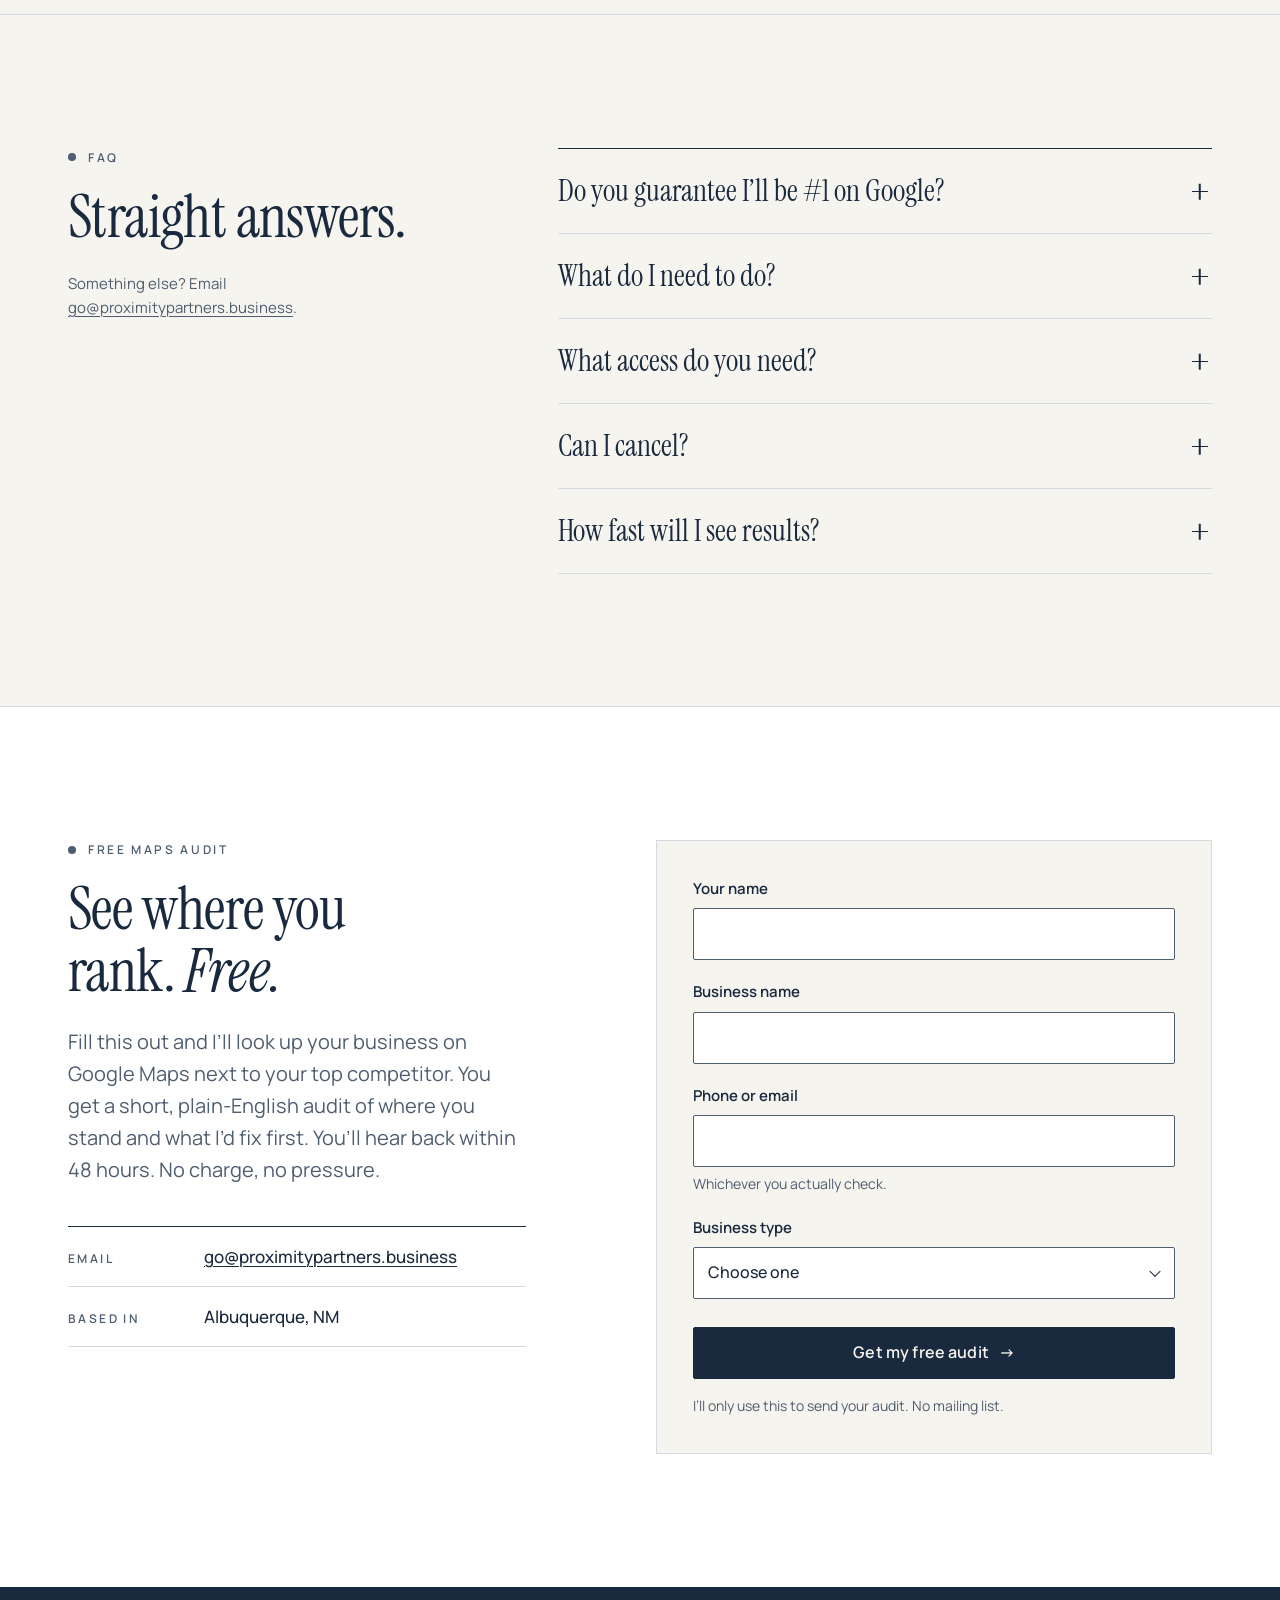
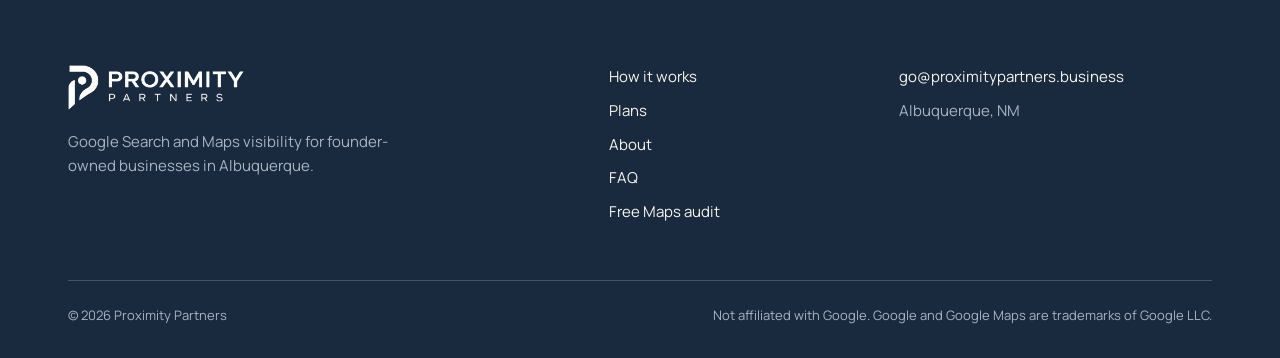
==== commit 1303c11e: "Replace PayPal subscribe buttons with free audit CTA Every sale now goes through the audit and a sig" ====
--- a/index.html
+++ b/index.html
@@ -33,7 +33,6 @@
   <link rel="manifest" href="/site.webmanifest">
 
   <!-- Fonts -->
-  <link rel="preconnect" href="https://www.paypal.com">
   <link rel="preconnect" href="https://fonts.googleapis.com">
   <link rel="preconnect" href="https://fonts.gstatic.com" crossorigin>
   <link rel="stylesheet" href="https://fonts.googleapis.com/css2?family=Instrument+Serif:ital@0;1&family=Manrope:wght@400;500;600;700&display=swap">
@@ -224,12 +223,7 @@
               <li>4 Google posts a month</li>
               <li>A <span class="nowrap">1-page</span> report on the 5th</li>
             </ul>
-            <a class="btn btn-outline" href="#audit" data-plan="Restaurant / food">Start with a free audit</a>
-            <div class="plan-pay">
-              <p class="plan-pay-label">Ready to start? Subscribe with PayPal and I&rsquo;ll reach out to schedule your setup.</p>
-              <div class="paypal-slot" id="paypal-eats" data-plan-id="P-5HC5247672656715SNLFPEEA" data-plan-name="Proximity Eats"></div>
-              <noscript><p class="plan-pay-fallback">Turn on JavaScript to subscribe here, or email <a href="mailto:go@proximitypartners.business">go@proximitypartners.business</a>.</p></noscript>
-            </div>
+            <a class="btn btn-outline" href="#audit" data-plan="Restaurant / food">Get a free Maps audit</a>
           </article>
 
           <article class="plan reveal" aria-labelledby="plan-books">
@@ -248,12 +242,7 @@
               <li>4 Google posts a month</li>
               <li>A <span class="nowrap">1-page</span> report on the 5th</li>
             </ul>
-            <a class="btn btn-outline" href="#audit" data-plan="Salon / barber">Start with a free audit</a>
-            <div class="plan-pay">
-              <p class="plan-pay-label">Ready to start? Subscribe with PayPal and I&rsquo;ll reach out to schedule your setup.</p>
-              <div class="paypal-slot" id="paypal-books" data-plan-id="P-1TG72168ER782032VNLFPDEA" data-plan-name="Proximity Books"></div>
-              <noscript><p class="plan-pay-fallback">Turn on JavaScript to subscribe here, or email <a href="mailto:go@proximitypartners.business">go@proximitypartners.business</a>.</p></noscript>
-            </div>
+            <a class="btn btn-outline" href="#audit" data-plan="Salon / barber">Get a free Maps audit</a>
           </article>
         </div>
 
--- a/styles.css
+++ b/styles.css
@@ -512,21 +512,6 @@
 }
 .plan .btn { margin-top: auto; align-self: flex-start; }
 
-.plan-pay {
-  margin-top: 2rem;
-  padding-top: 1.5rem;
-  border-top: 1px solid var(--rule);
-}
-.plan-pay-label { max-width: 22rem; margin-bottom: 1rem; font-size: var(--fs-small); color: var(--slate); }
-.paypal-slot {
-  /* PayPal's iframes carry a high z-index; contain them so the sticky header and menu stay on top */
-  position: relative;
-  z-index: 0;
-  max-width: 20rem;
-  min-height: 6.5rem;
-}
-.plan-pay-fallback { font-size: var(--fs-small); color: var(--slate); }
-
 @media (min-width: 48em) {
   .plan-grid { grid-template-columns: 1fr 1fr; }
   .plan-for { min-height: 3.2em; } /* keeps both prices on one baseline when a line wraps */
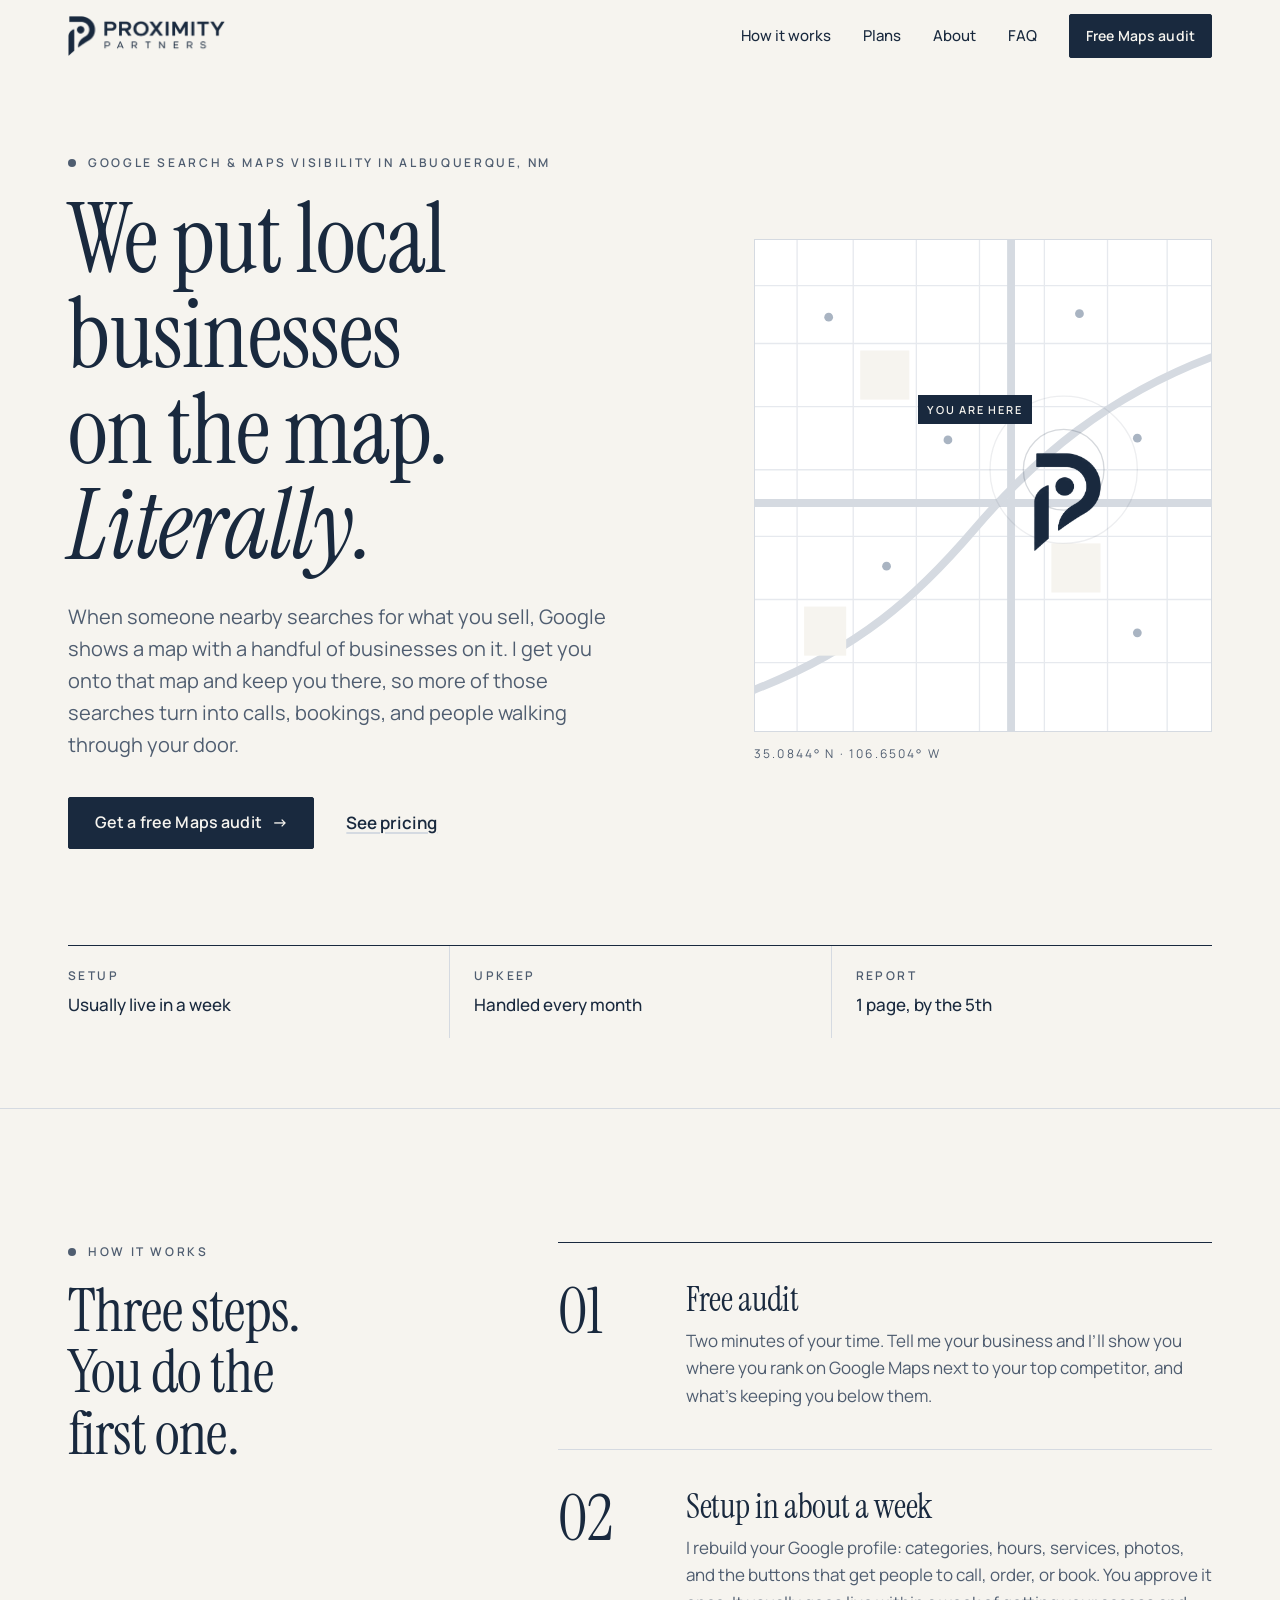
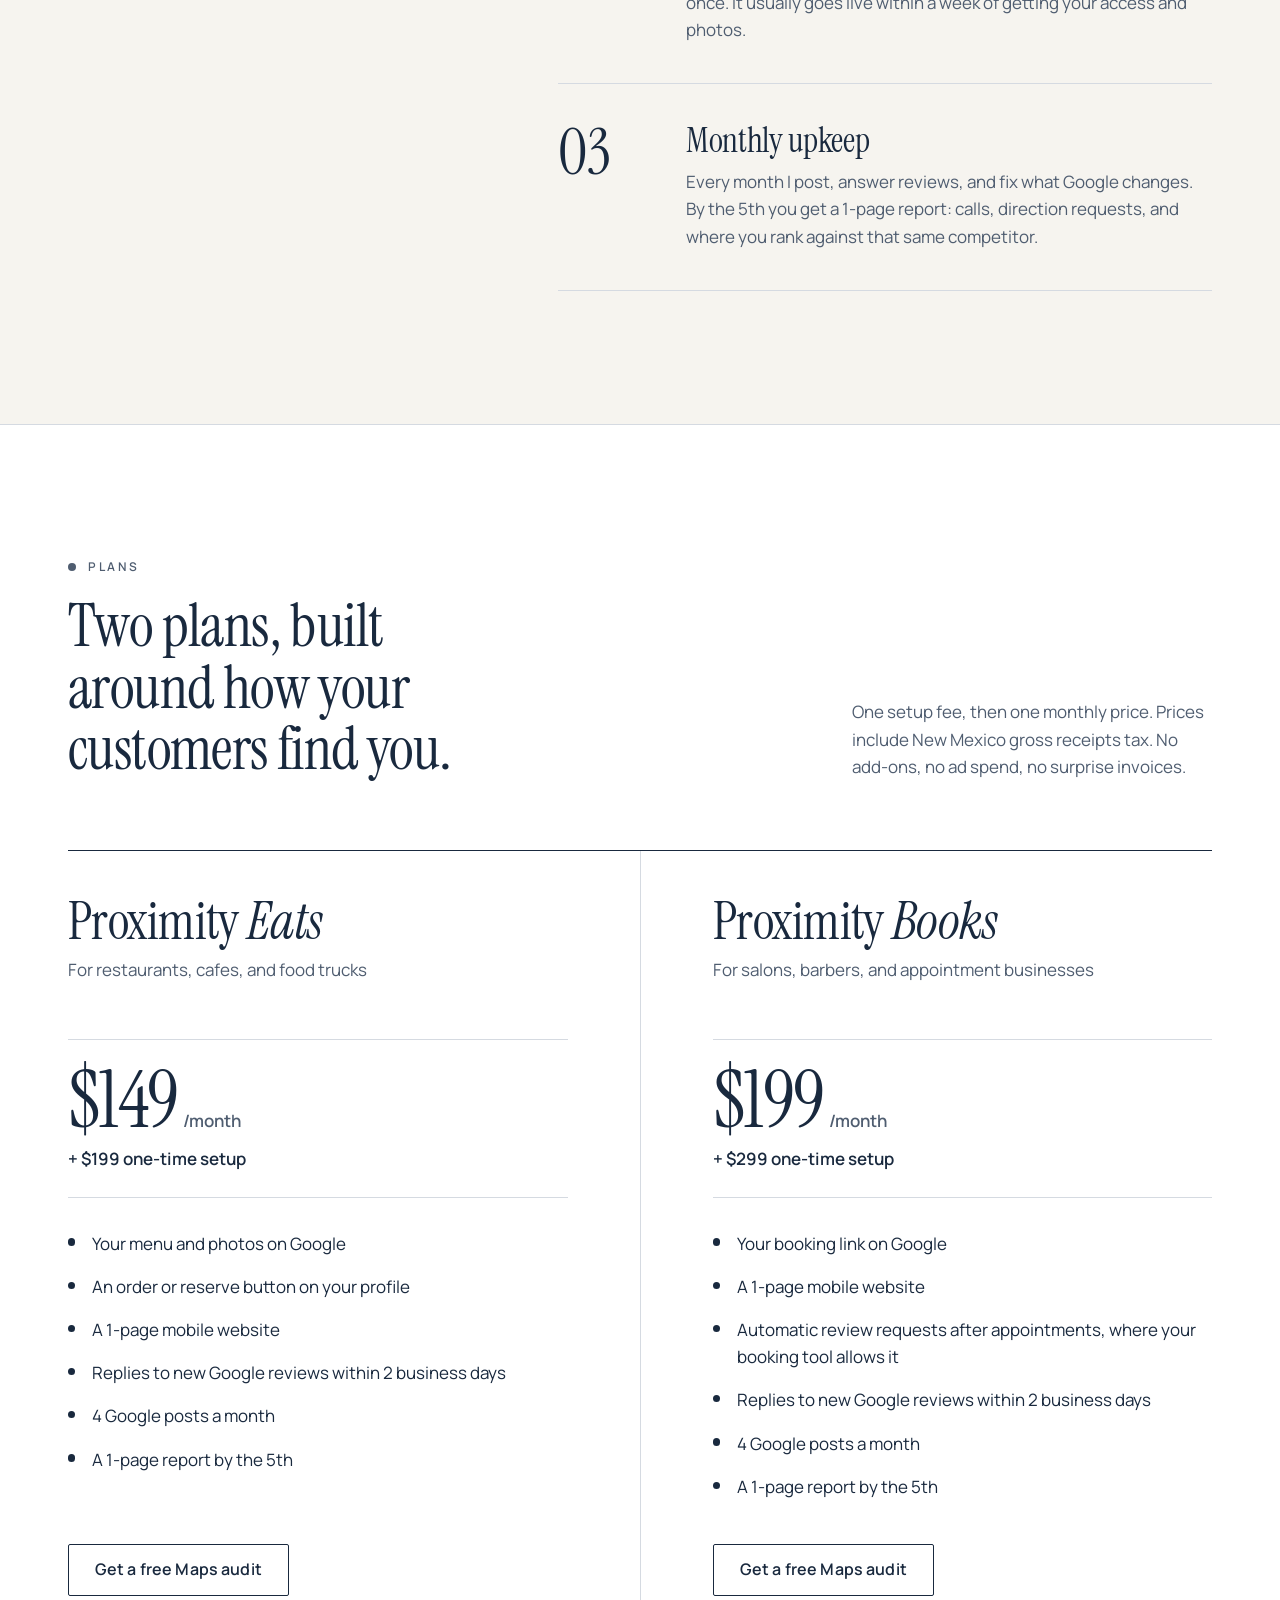
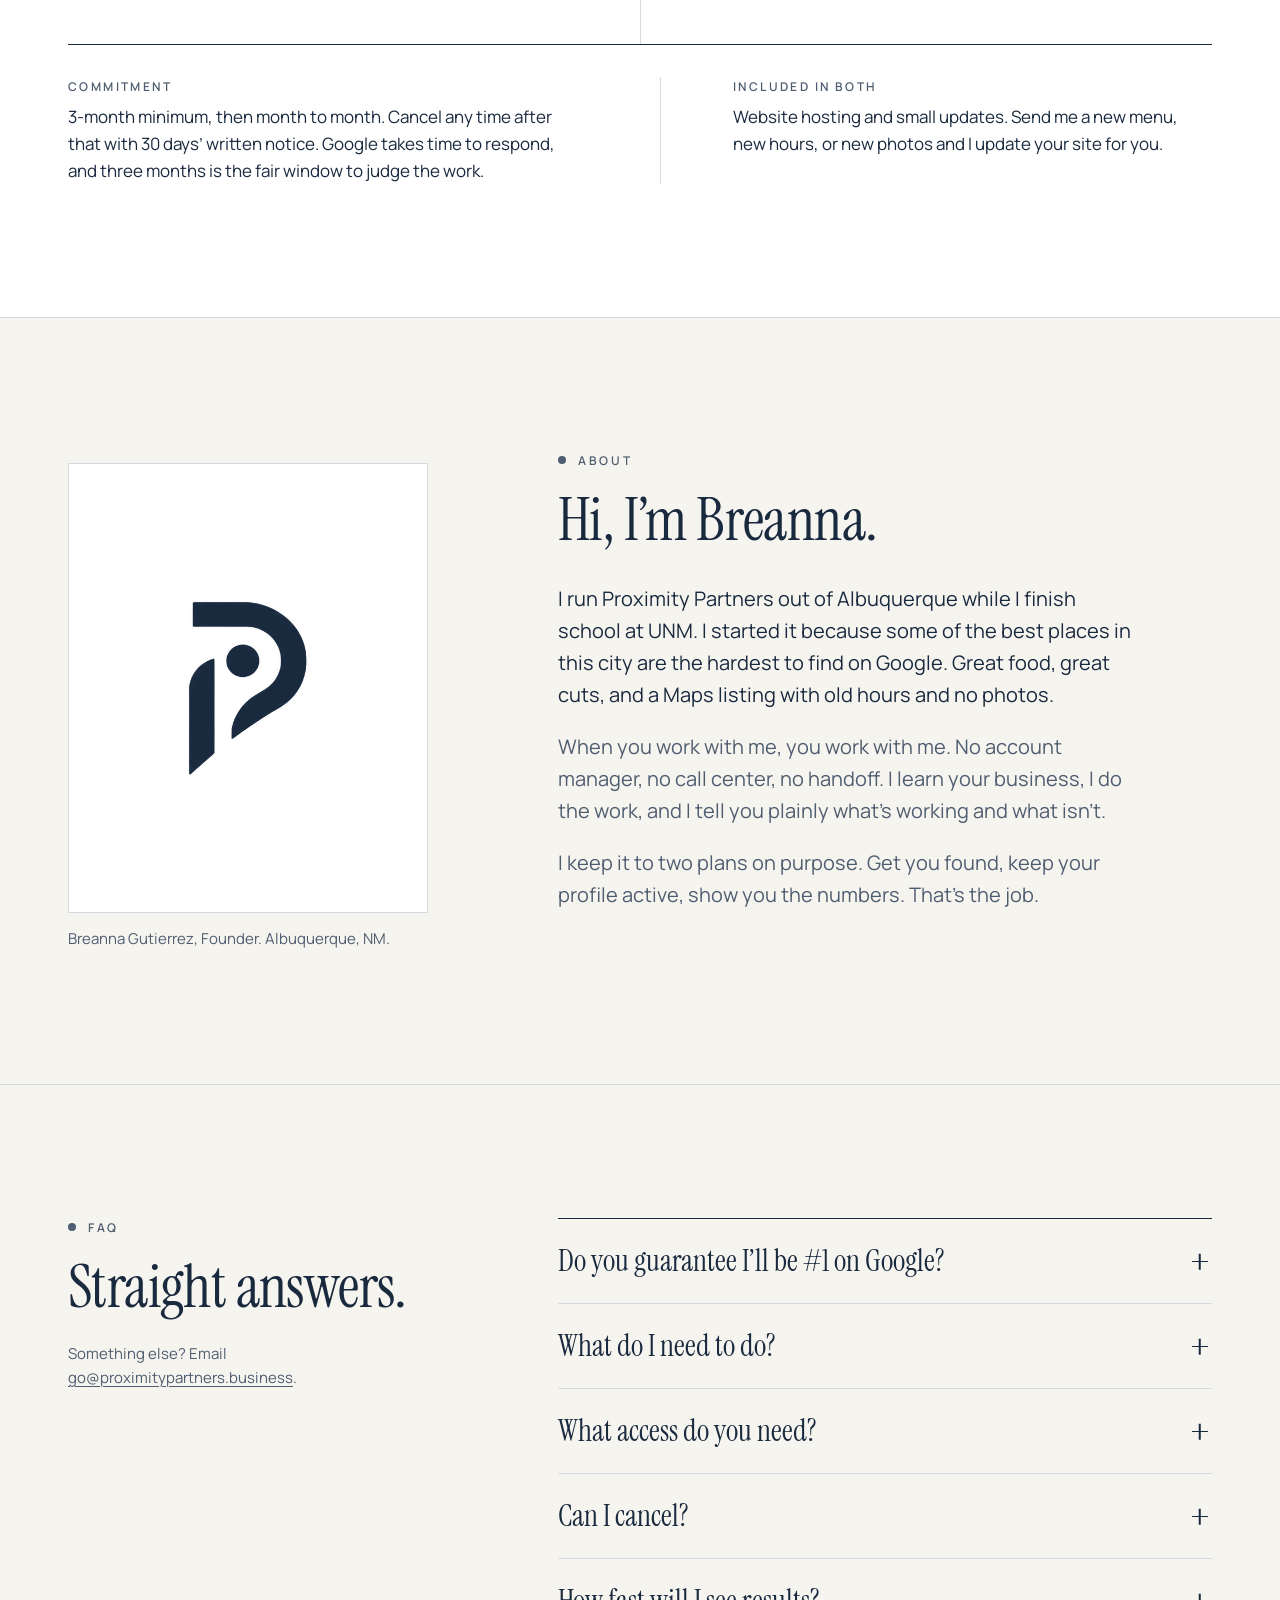
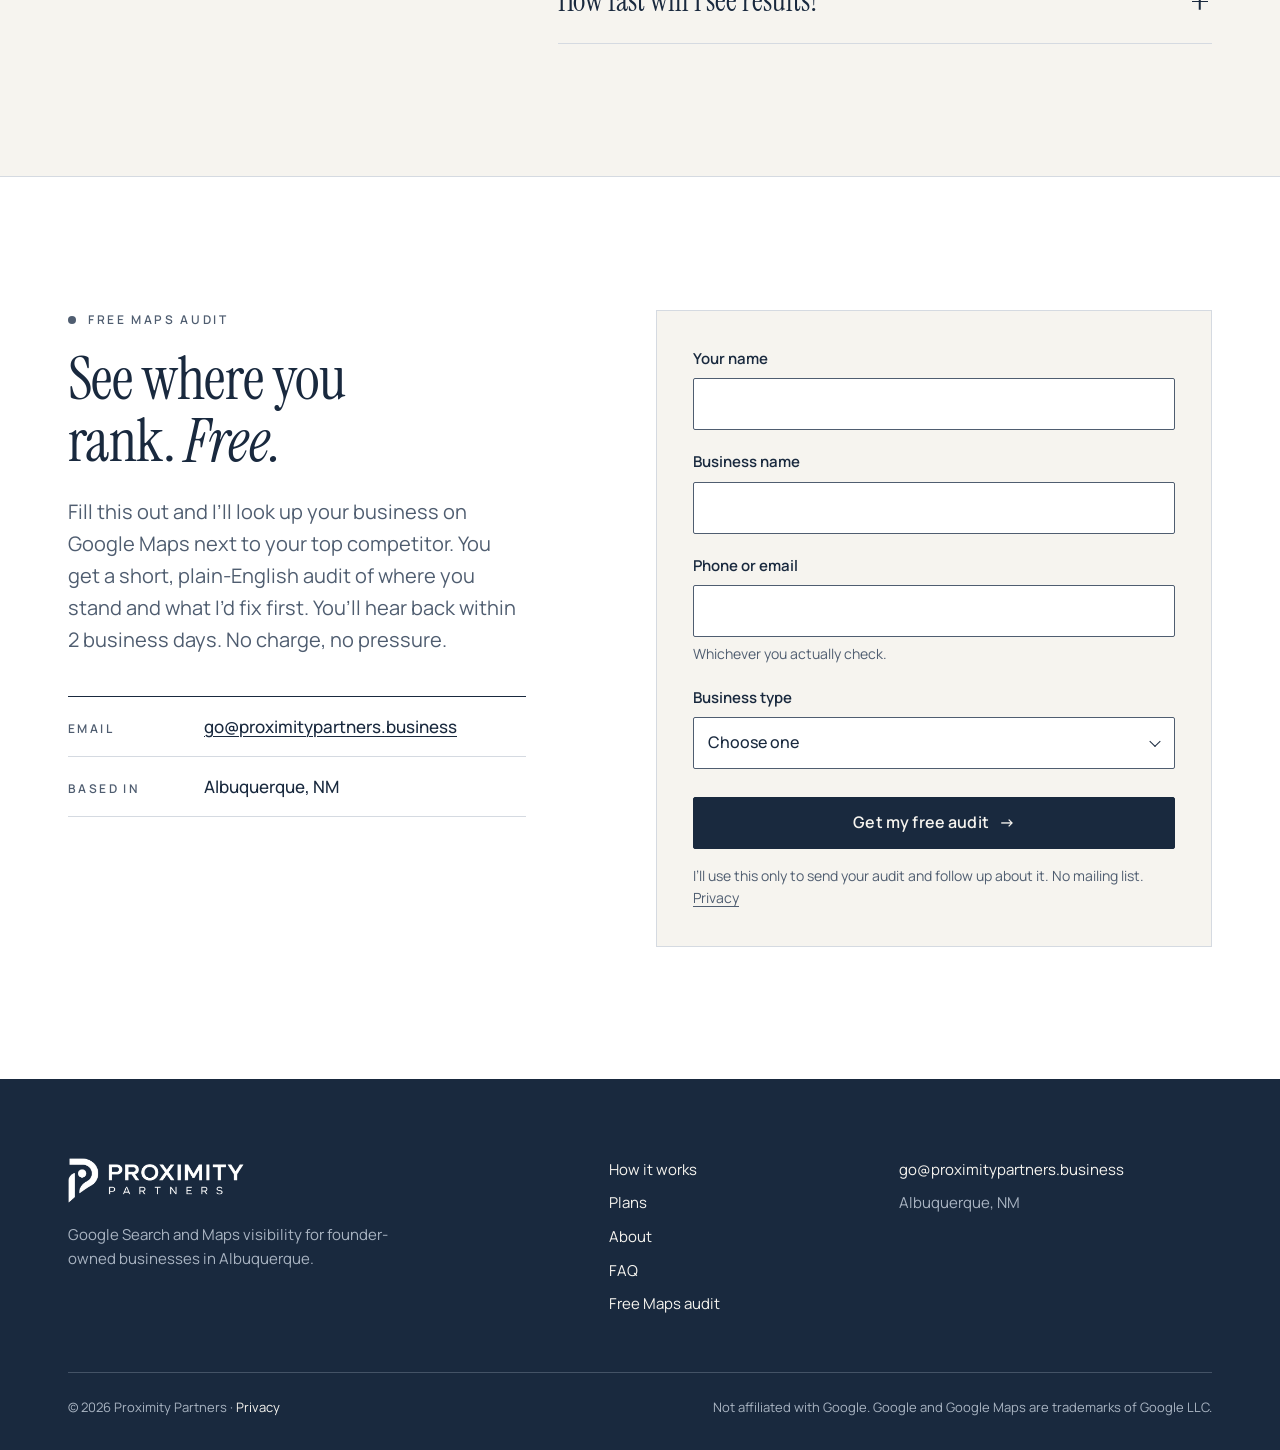
==== commit df2d5f4f: "Remove the founding offer; align copy with the service terms; add a privacy page - Drop the 5-spot f" ====
--- a/index.html
+++ b/index.html
@@ -14,7 +14,7 @@
   <meta property="og:type" content="website">
   <meta property="og:site_name" content="Proximity Partners">
   <meta property="og:title" content="Proximity Partners | We put local businesses on the map">
-  <meta property="og:description" content="Google Maps visibility for Albuquerque restaurants, salons, and barbers. Setup in 7 days, monthly upkeep, a 1-page report on the 5th. Get a free Maps audit.">
+  <meta property="og:description" content="Google Maps visibility for Albuquerque restaurants, salons, and barbers. Setup in about a week, monthly upkeep, a 1-page report by the 5th. Get a free Maps audit.">
   <meta property="og:url" content="https://proximitypartners.business/">
   <meta property="og:image" content="https://proximitypartners.business/og-image.png">
   <meta property="og:image:width" content="1200">
@@ -157,9 +157,9 @@
 
       <div class="wrap">
         <ul class="hero-facts reveal" aria-label="At a glance">
-          <li><span class="fact-k">Setup</span> Live within 7 days</li>
+          <li><span class="fact-k">Setup</span> Usually live in a week</li>
           <li><span class="fact-k">Upkeep</span> Handled every month</li>
-          <li><span class="fact-k">Report</span> 1 page, on the 5th</li>
+          <li><span class="fact-k">Report</span> 1 page, by the 5th</li>
         </ul>
       </div>
     </section>
@@ -182,15 +182,15 @@
           <li class="step reveal">
             <span class="step-num" aria-hidden="true">02</span>
             <div>
-              <h3>Setup within 7 days</h3>
-              <p>I rebuild your Google profile: categories, hours, services, photos, and the buttons that get people to call, order, or book. You approve it once. It goes live within a week.</p>
+              <h3>Setup in about a week</h3>
+              <p>I rebuild your Google profile: categories, hours, services, photos, and the buttons that get people to call, order, or book. You approve it once. It usually goes live within a week of getting your access and photos.</p>
             </div>
           </li>
           <li class="step reveal">
             <span class="step-num" aria-hidden="true">03</span>
             <div>
               <h3>Monthly upkeep</h3>
-              <p>Every month I post, answer reviews, and fix what Google changes. On the 5th you get a <span class="nowrap">1-page</span> report: calls, direction requests, and where you rank against that same competitor.</p>
+              <p>Every month I post, answer reviews, and fix what Google changes. By the 5th you get a <span class="nowrap">1-page</span> report: calls, direction requests, and where you rank against that same competitor.</p>
             </div>
           </li>
         </ol>
@@ -203,7 +203,7 @@
         <div class="plans-head">
           <p class="eyebrow reveal">Plans</p>
           <h2 id="plans-title" class="reveal">Two plans, built around how your customers find you.</h2>
-          <p class="plans-intro reveal">One setup fee, then one monthly price. No add-ons, no ad spend, no surprise invoices.</p>
+          <p class="plans-intro reveal">One setup fee, then one monthly price. Prices include New Mexico gross receipts tax. No add-ons, no ad spend, no surprise invoices.</p>
         </div>
 
         <div class="plan-grid">
@@ -219,9 +219,10 @@
             <ul class="dot-list">
               <li>Your menu and photos on Google</li>
               <li>An order or reserve button on your profile</li>
-              <li>Replies to your Google reviews</li>
+              <li>A <span class="nowrap">1-page</span> mobile website</li>
+              <li>Replies to new Google reviews within 2 business days</li>
               <li>4 Google posts a month</li>
-              <li>A <span class="nowrap">1-page</span> report on the 5th</li>
+              <li>A <span class="nowrap">1-page</span> report by the 5th</li>
             </ul>
             <a class="btn btn-outline" href="#audit" data-plan="Restaurant / food">Get a free Maps audit</a>
           </article>
@@ -237,10 +238,11 @@
             <p class="plan-setup">+ $299 one-time setup</p>
             <ul class="dot-list">
               <li>Your booking link on Google</li>
-              <li>An automatic review request after every appointment</li>
-              <li>Replies to your Google reviews</li>
+              <li>A <span class="nowrap">1-page</span> mobile website</li>
+              <li>Automatic review requests after appointments, where your booking tool allows it</li>
+              <li>Replies to new Google reviews within 2 business days</li>
               <li>4 Google posts a month</li>
-              <li>A <span class="nowrap">1-page</span> report on the 5th</li>
+              <li>A <span class="nowrap">1-page</span> report by the 5th</li>
             </ul>
             <a class="btn btn-outline" href="#audit" data-plan="Salon / barber">Get a free Maps audit</a>
           </article>
@@ -249,27 +251,13 @@
         <dl class="terms reveal">
           <div>
             <dt>Commitment</dt>
-            <dd>3-month minimum, then month to month. Google takes time to respond, and three months is the fair window to judge the work.</dd>
+            <dd>3-month minimum, then month to month. Cancel any time after that with 30 days&rsquo; written notice. Google takes time to respond, and three months is the fair window to judge the work.</dd>
           </div>
           <div>
             <dt>Included in both</dt>
-            <dd>Website hosting and updates. Send me a new menu, new hours, or new photos and I update your site for you.</dd>
+            <dd>Website hosting and small updates. Send me a new menu, new hours, or new photos and I update your site for you.</dd>
           </div>
         </dl>
-      </div>
-    </section>
-
-    <!-- FOUNDING CLIENTS -->
-    <section class="founding" aria-labelledby="founding-title">
-      <img class="founding-mark" src="/assets/mark-white.png" alt="" width="219" height="318" loading="lazy">
-      <div class="wrap founding-grid">
-        <p class="eyebrow eyebrow-light reveal">Founding clients &middot; 5 spots</p>
-        <div class="founding-body">
-          <h2 id="founding-title" class="reveal">Be one of my first five.</h2>
-          <p class="reveal">I&rsquo;m just starting out, and I&rsquo;d rather tell you that than fake a wall of reviews. The first 5 businesses that sign up get a reduced setup fee. In exchange, once you&rsquo;ve seen the work, you give me an honest testimonial I can share.</p>
-          <p class="reveal">Same plan, same monthly price, same work. You just get in early.</p>
-          <a class="btn btn-light reveal" href="#audit" data-plan="founding">Ask about a founding spot <span class="btn-arrow" aria-hidden="true">&rarr;</span></a>
-        </div>
       </div>
     </section>
 
@@ -324,20 +312,20 @@
             <summary>What access do you need?</summary>
             <div class="answer">
               <p>Manager access to your Google Business Profile, which you grant from your own Google account. You stay the owner. If you don&rsquo;t have a profile yet, I&rsquo;ll help you create and verify one in your name.</p>
-              <p>On Proximity Books, I&rsquo;ll also connect to your booking tool so review requests go out after each appointment. We&rsquo;ll sort out the details on the setup call.</p>
+              <p>On Proximity Books, I&rsquo;ll also connect to your booking tool so review requests go out after appointments, where your booking tool allows it. We&rsquo;ll sort out the details on the setup call.</p>
             </div>
           </details>
           <details class="reveal">
             <summary>Can I cancel?</summary>
             <div class="answer">
-              <!-- PLACEHOLDER (policy): add your cancellation notice period here, e.g. "Just tell me before your next billing date." -->
-              <p>Yes. Both plans have a 3-month minimum, then go month to month and you can cancel any time. Your Google profile, photos, and reviews are yours and stay yours.</p>
+              <p>Yes. Both plans have a 3-month minimum. After that they go month to month, and you can cancel any time with 30 days&rsquo; written notice. An email is enough.</p>
+              <p>Your Google profile, photos, reviews, and domain are yours and stay yours. I&rsquo;m added as a Manager, never as the owner.</p>
             </div>
           </details>
           <details class="reveal">
             <summary>How fast will I see results?</summary>
             <div class="answer">
-              <p>Profile fixes show up on Google within days. Ranking changes take longer, usually weeks to a few months, depending on your category and how crowded your area is. That&rsquo;s why there&rsquo;s a 3-month minimum, and why you get a report every month so you can watch it move.</p>
+              <p>Profile fixes usually show up on Google within days. Ranking changes take longer, usually weeks to a few months, depending on your category and how crowded your area is. That&rsquo;s why there&rsquo;s a 3-month minimum, and why you get a report every month so you can watch it move.</p>
             </div>
           </details>
         </div>
@@ -350,7 +338,7 @@
         <div class="contact-copy">
           <p class="eyebrow reveal">Free Maps audit</p>
           <h2 id="audit-title" class="reveal">See where you rank. <em>Free.</em></h2>
-          <p class="reveal">Fill this out and I&rsquo;ll look up your business on Google Maps next to your top competitor. You get a short, plain-English audit of where you stand and what I&rsquo;d fix first. You&rsquo;ll hear back within 48 hours. No charge, no pressure.</p>
+          <p class="reveal">Fill this out and I&rsquo;ll look up your business on Google Maps next to your top competitor. You get a short, plain-English audit of where you stand and what I&rsquo;d fix first. You&rsquo;ll hear back within 2 business days. No charge, no pressure.</p>
 
           <ul class="contact-direct reveal">
             <li>
@@ -402,7 +390,7 @@
             </div>
           </div>
           <button class="btn btn-block" type="submit">Get my free audit <span class="btn-arrow" aria-hidden="true">&rarr;</span></button>
-          <p class="form-note">I&rsquo;ll only use this to send your audit. No mailing list.</p>
+          <p class="form-note">I&rsquo;ll use this only to send your audit and follow up about it. No mailing list. <a href="/privacy.html">Privacy</a></p>
         </form>
       </div>
     </section>
@@ -429,7 +417,7 @@
       </address>
     </div>
     <div class="wrap footer-base">
-      <p>&copy; 2026 Proximity Partners</p>
+      <p>&copy; 2026 Proximity Partners &middot; <a href="/privacy.html">Privacy</a></p>
       <p>Not affiliated with Google. Google and Google Maps are trademarks of Google LLC.</p>
     </div>
   </footer>
--- a/styles.css
+++ b/styles.css
@@ -548,39 +548,6 @@
   .terms > div + div { padding-left: 4.5rem; }
 }
 
-/* ---------- Founding clients ---------- */
-
-.founding {
-  position: relative;
-  overflow: hidden;
-  padding: var(--section) 0;
-  background: var(--navy-deep);
-  color: var(--paper);
-}
-.founding :focus-visible { outline-color: var(--paper); }
-
-.founding-mark {
-  position: absolute;
-  right: -6%;
-  bottom: -18%;
-  width: clamp(14rem, 40vw, 34rem);
-  height: auto;
-  opacity: 0.06;
-  pointer-events: none;
-}
-
-.founding-grid { position: relative; display: grid; gap: 0.5rem; }
-.founding h2 { margin-bottom: 1.75rem; }
-.founding-body p { max-width: 36rem; font-size: var(--fs-lede); color: var(--mist); }
-.founding-body p + p { margin-top: 1rem; }
-.founding-body .btn { margin-top: 2.5rem; }
-
-@media (min-width: 60em) {
-  .founding-grid { grid-template-columns: repeat(12, 1fr); column-gap: 2rem; }
-  .founding-grid .eyebrow { grid-column: 1 / span 4; padding-top: 1.1rem; align-self: start; }
-  .founding-body { grid-column: 6 / span 7; }
-}
-
 /* ---------- About ---------- */
 
 .about-grid { display: grid; gap: 3rem; }
@@ -778,6 +745,9 @@
 .simple p:not(.eyebrow) { max-width: 34rem; color: var(--slate); font-size: var(--fs-lede); }
 .simple p:not(.eyebrow) + p { margin-top: 1rem; }
 .simple .btn { margin-top: 2.5rem; }
+.simple h2 { font-size: var(--fs-h3); margin: 2.5rem 0 0.75rem; max-width: 34rem; }
+.simple ul { max-width: 34rem; color: var(--slate); font-size: var(--fs-lede); padding-left: 1.25rem; list-style: disc; }
+.simple li + li { margin-top: 0.4rem; }
 
 /* ---------- Motion ---------- */
 
